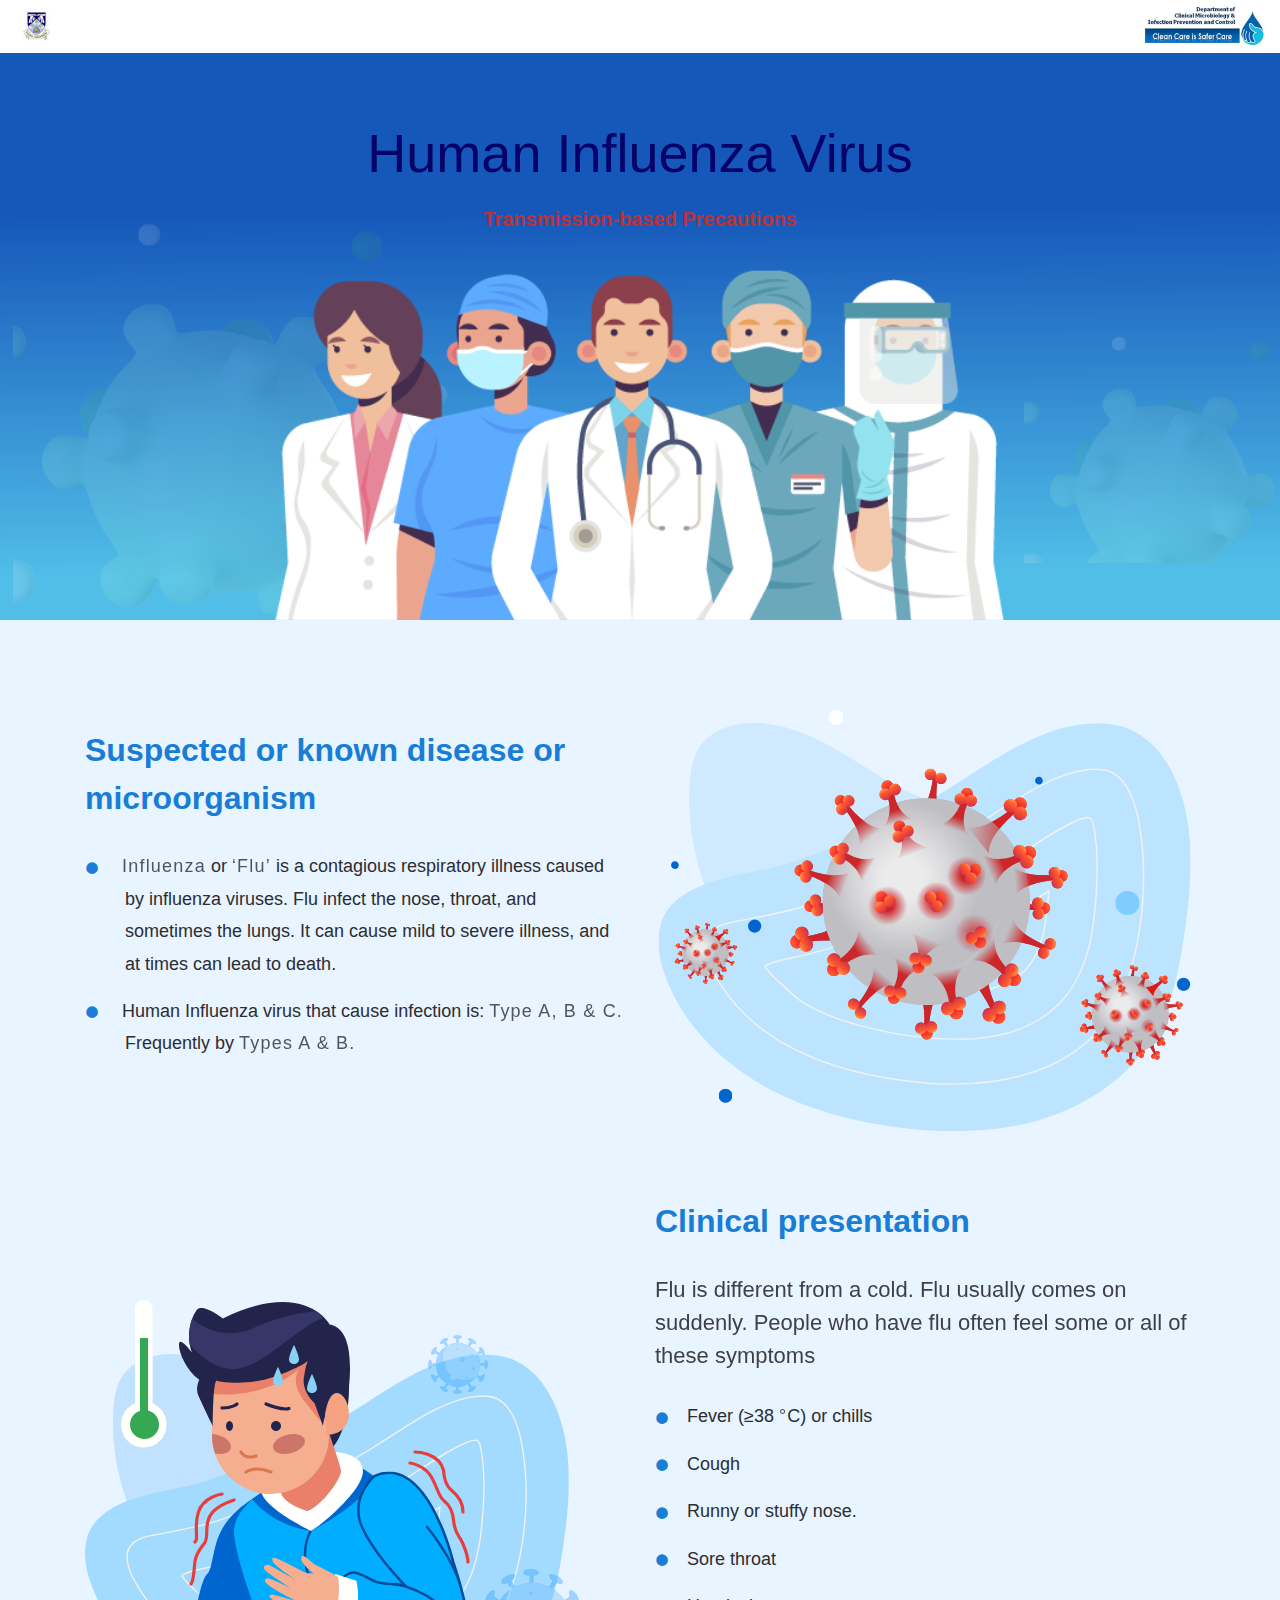
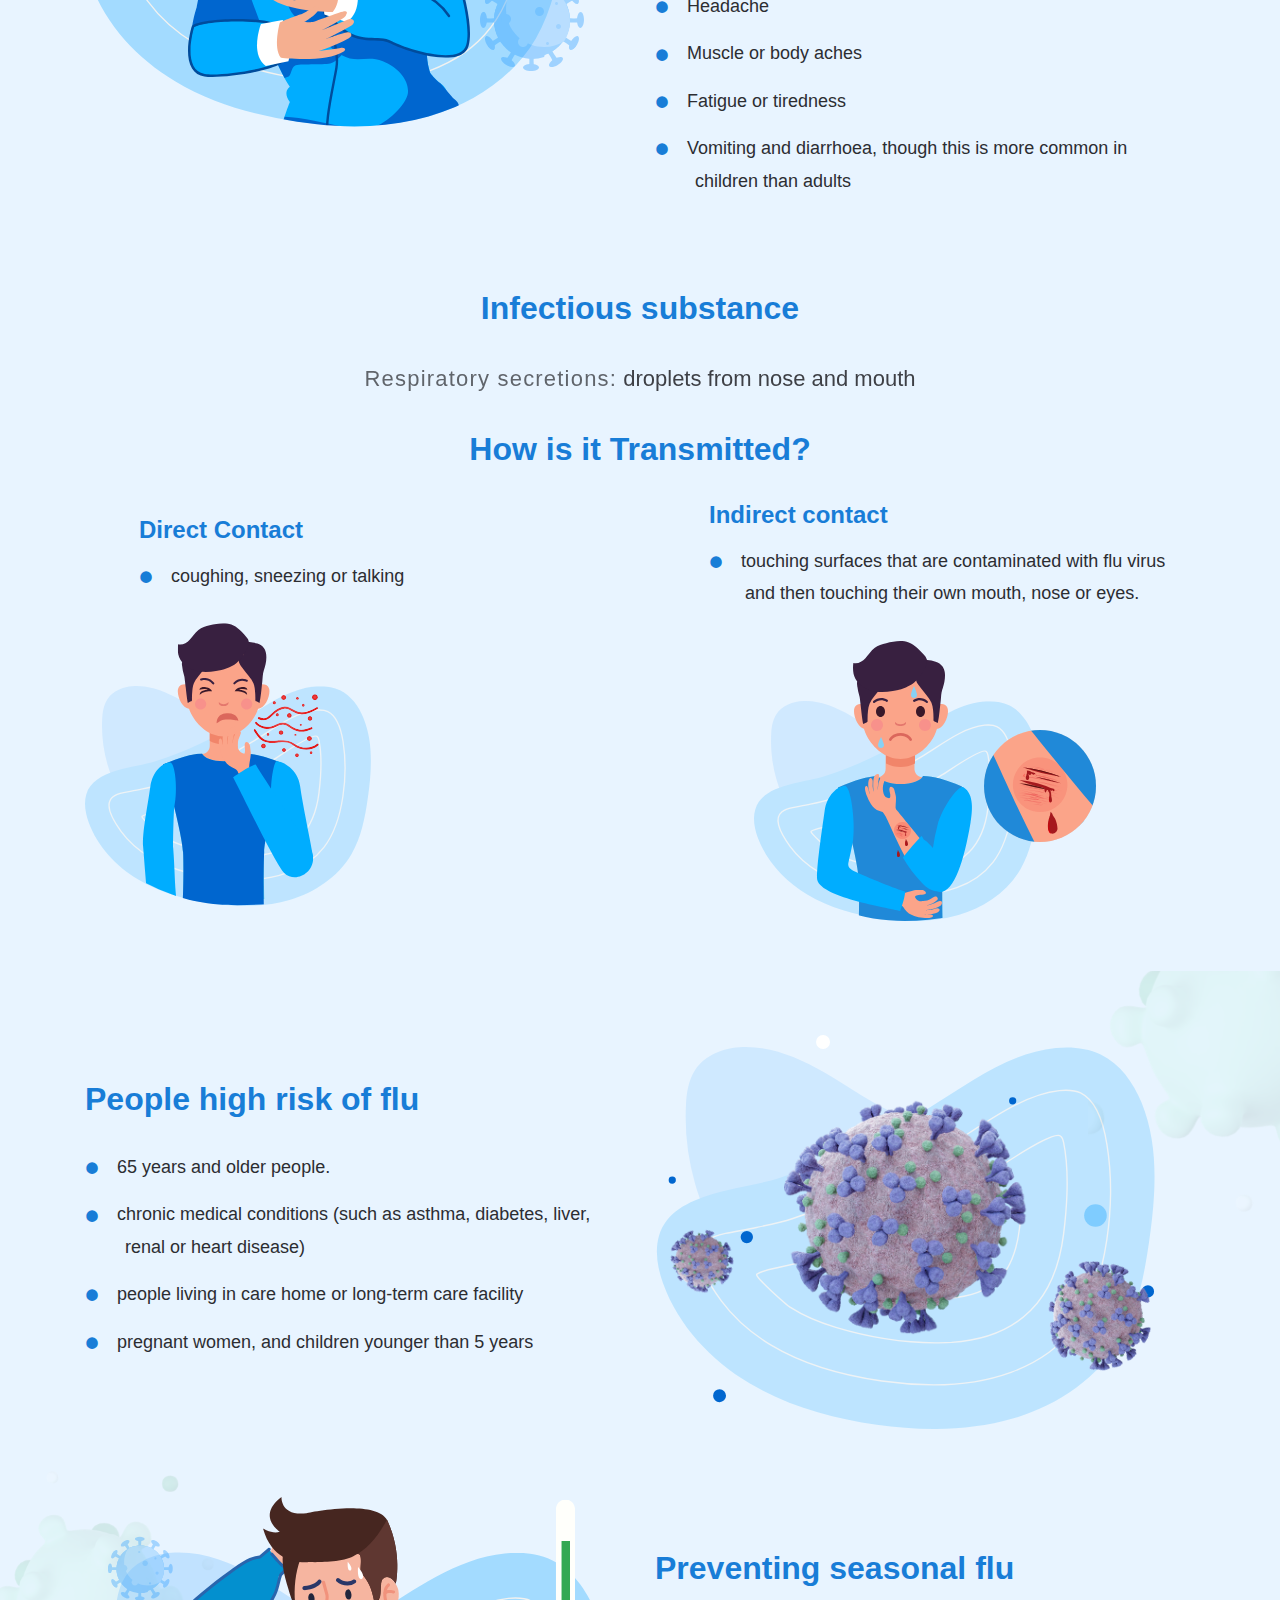
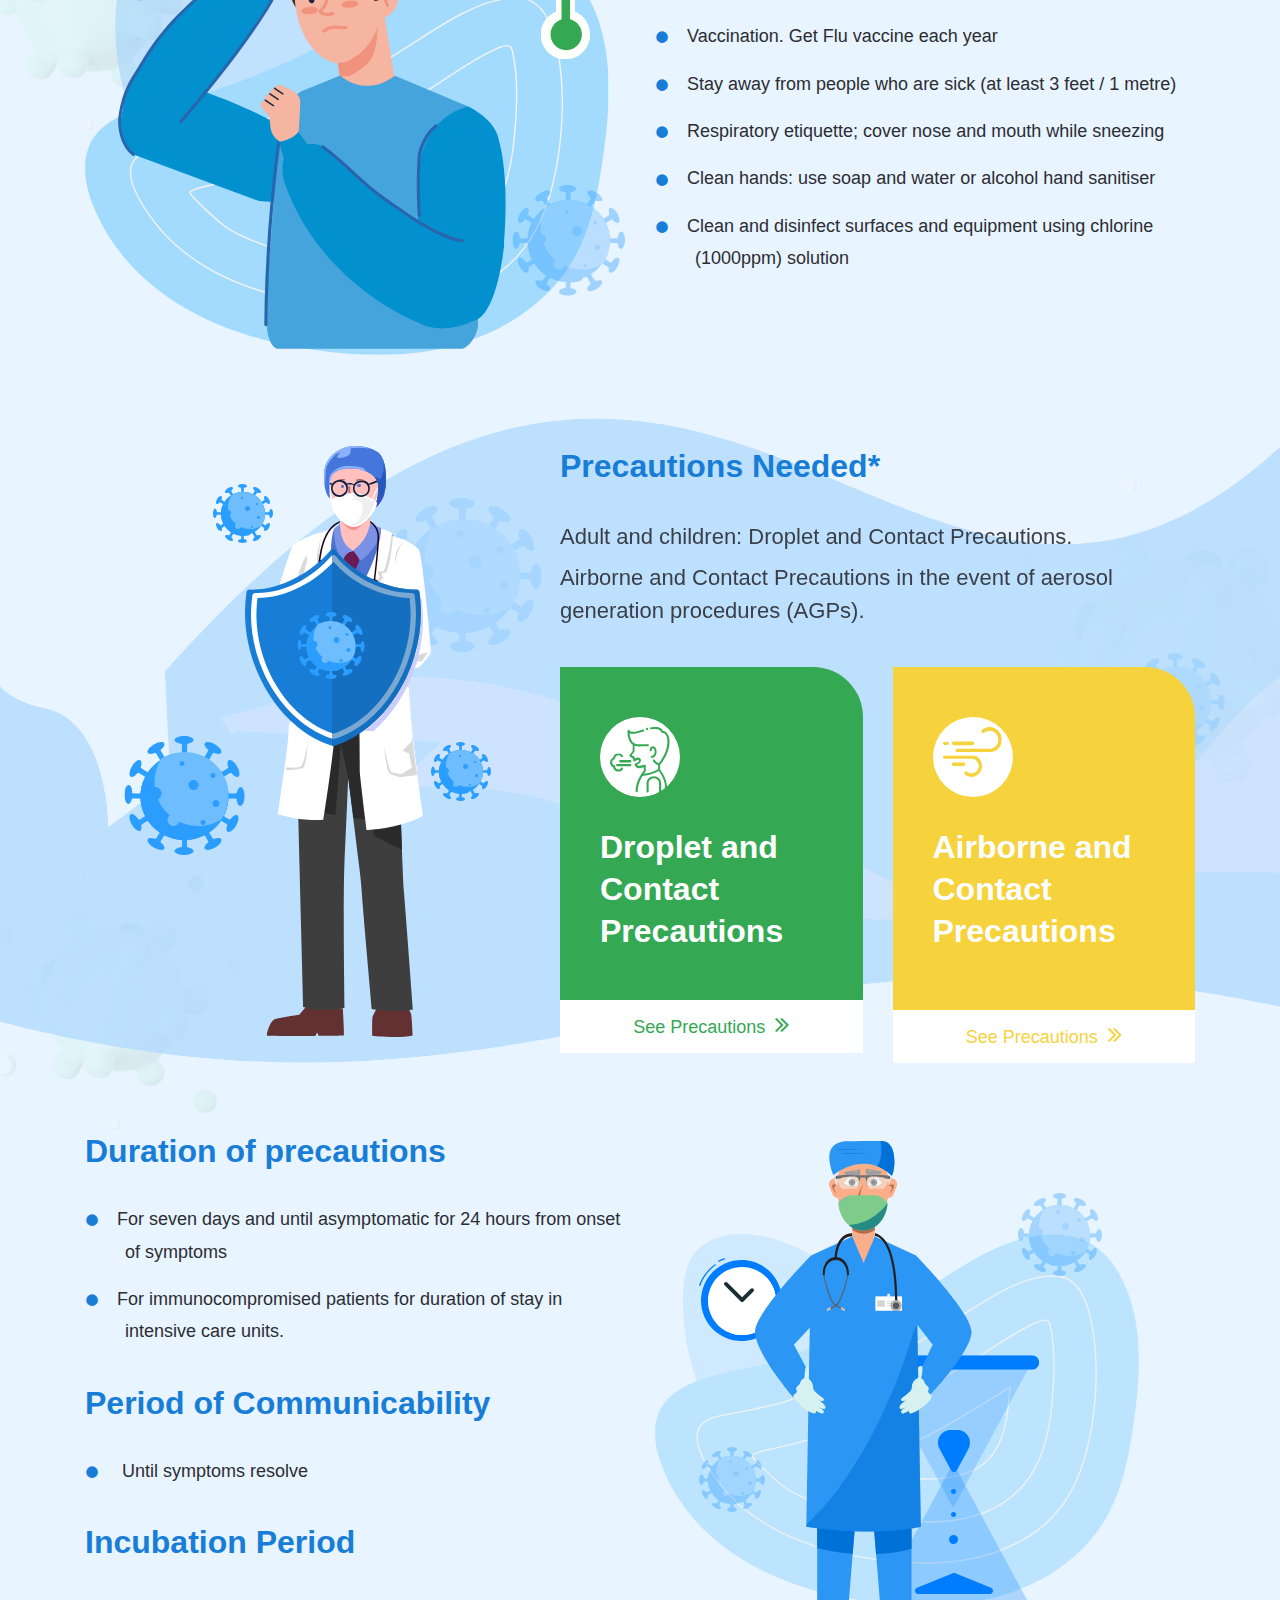
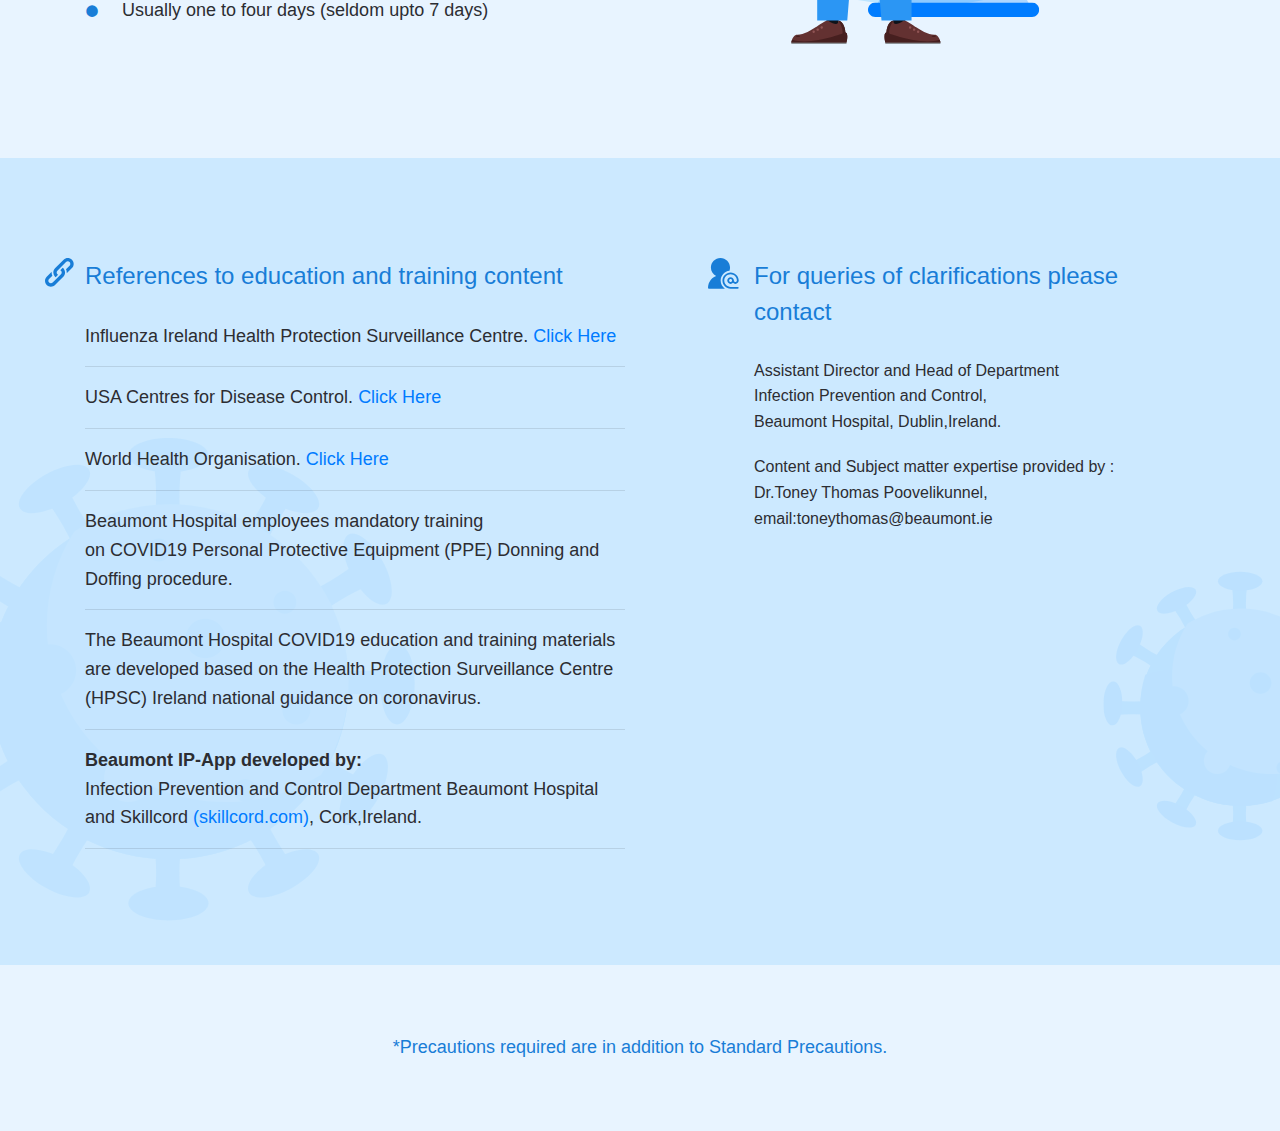
==== index.html @ c957e862 "comment section is removed" ====
<!DOCTYPE html>
<html lang="en">

<head>
  <meta charset="utf-8" />
  <meta http-equiv="X-UA-Compatible" content="IE=edge" />
  <meta http-equiv="content-type" content="text/html; charset=utf-8" />
  <meta name="viewport" content="width=device-width, initial-scale=1.0,  minimum-scale=1.0 user-scalable=no" />
  <meta name="description" content="" />
  <meta name="author" content="" />

  <title>INFLUENZA VIRUS</title>

  <link href="assets/css/bootstrap.min.css" rel="stylesheet" />
  <link rel="stylesheet" href="https://cdnjs.cloudflare.com/ajax/libs/font-awesome/4.7.0/css/font-awesome.min.css" />

  <link href="https://fonts.googleapis.com/css?family=Catamaran:100,200,300,400,500,600,700,800,900" rel="stylesheet" />
  <link href="https://fonts.googleapis.com/css?family=Lato:100,100i,300,300i,400,400i,700,700i,900,900i"
    rel="stylesheet" />

  <link href="assets/css/style.css" rel="stylesheet" />
</head>

<body>
  <nav class="navbar navbar-light bg-light shadow">
    <div class="container-fluid">
      <div class="header_bg my-auto col-sm-12">
        <div class="row">
          <div class="col-6">
            <img src="assets/img/Assets/Icon.png" class="img-fluid float-left logo_img_d_1" />
          </div>
          <div class="col-6">
            <img src="assets/img/Bitmap.svg" class="img-fluid float-right logo_img_d" />
          </div>
        </div>
      </div>
    </div>
  </nav>

  <header class="masthead text-center text-white">
    <div class="masthead-content">
      <div class="container">
        <div class="row">
          <div class="col-lg-2"></div>
          <div class="col-lg-8">
            <h1 class="ban_head">
              Human Influenza Virus 
            </h1>

            <p class="ban_para">
              Transmission-based Precautions
            </p>
            <br />
            <!-- <a href="droplet.html" class="btn btn-success btn-lg ban_btn"
                >Get Started</a
              >-->
            <div class="">
              <img class="img-fluid ban_mg_padd" src="assets/img/Doctors.svg" alt="" />
            </div>
          </div>
          <div class="col-lg-2"></div>
        </div>
      </div>
    </div>
    <div class="bg-circle-1 bg-circle_1"></div>
    <div class="bg-circle-2 bg-circle_2"></div>
    <div class="bg-circle-3 bg-circle_3"></div>
  </header>

  <section class="main_bg">
    <div class="main_bg_content">
      <section class="sec_pad">
        <div class="container">
          <div class="row align-items-center">
            <div class="col-lg-6 col-md-6 order-lg-2 my-auto">
              <img class="img-fluid mobi_pad" src="assets/img/Assets/Suspected.svg" alt="" />
            </div>
            <div class="col-lg-6 col-md-6 order-lg-1">
              <h2 class="cont_head">
                Suspected or known disease or microorganism
              </h2>

              <div class="cont_list">
                <ul>
                  <li>
                    <span>Influenza</span> or <span>‘Flu’</span> is a contagious respiratory illness caused by influenza viruses. Flu infect the nose, throat, and sometimes the lungs. It can cause mild to severe illness, and at times can lead to death.
                  </li>
                  <li>
                    Human Influenza virus that cause infection is: <span>Type A, B & C.</span> Frequently by <span>Types A & B.</span>
                  </li>

                </ul>
              </div>
            </div>
          </div>
        </div>
      </section>
      

      <section class="sec_pad">
        <div class="container">
          <div class="row align-items-center">
            <div class="col-lg-6 col-md-6 my-auto">
              <img class="img-fluid mobi_pad" src="assets/img/Clinical Representation.svg" alt="" />
            </div>
            <div class="col-lg-6 col-md-6">
              <h2 class="cont_head">Clinical presentation</h2>
              <p class="cont-para">Flu is different from a cold. Flu usually comes on suddenly. People who have flu often feel some or all of these symptoms</p>

              <div class="cont_list">
                <ul>
                  <li>Fever (≥38 <span>&#176;</span>C) or chills</li>
                  <li>Cough</li>
                  <li>Runny or stuffy nose.</li>
                  <li>Sore throat</li>
                  <li>Headache</li>
                  <li>Muscle or body aches</li>
                  <li>Fatigue or tiredness</li>
                  <li>Vomiting and diarrhoea, though this is more common in children than adults</li>
                </ul>
              </div>
            </div>
          </div>
        </div>
      </section>
      <section class="sec_pad">
        <div class="container">
          <div class="infectious-substance text-center">
            <h2 class="cont_head_1">Infectious substance</h2>
            <p class="infectious-sub-para"><span>Respiratory secretions:</span> droplets from nose and mouth</p>
          </div>
          <div class="how-transmitted">
            <h2 class="cont_head_1">How is it Transmitted?</h2>
            <div class="row align-items-center">
              <div class="col-lg-6 col-md-6 my-auto text-reverse">
                <h2 class="transmitted-head order-sm-2 order-md-1">Direct Contact</h2>
                <ul>
                  <li class="transmitted-li order-sm-3 order-md-2">coughing, sneezing or talking</li>
                </ul>
                <img class="img-fluid mx-auto transmitted-image-one order-sm-1 order-md-3" src="assets/img/Respiratory Secretions.svg" alt="" />                
                <p class="cont_par_1 mobi_pad">
                </p>
                
              </div>
              <div class="col-lg-6 col-md-6 my-auto text-reverse">
                <h2 class="transmitted-head">Indirect contact</h2>
                <ul>
                  <li class="transmitted-li">touching surfaces that are contaminated with flu virus and then touching their own mouth, nose or eyes.</li>
                </ul>
                <img class="img-fluid mx-auto d-block transmitted-image-one" src="assets/img/Body Fluids.svg" alt="" />
                <p class="cont_par_1">
                  <!-- Body fluids -->
                </p>
                
              </div>
            </div>
          </div>
          
        </div>
      </section>
      <section class="main_bg">
        <div class="main_bg_content">
          <section class="sec_pad">
            <div class="container">
              <div class="row align-items-center">
                <div class="col-lg-6 col-md-6 order-lg-2 my-auto">
                  <img class="img-fluid mobi_pad" src="assets/img/Assets/high-risk.svg" alt="" />
                </div>
                <div class="col-lg-6 col-md-6 order-lg-1">
                  <h2 class="cont_head">
                    People high risk of flu
                  </h2>
    
                  <div class="cont_list">
                    <ul>
                      <li>65 years and older people.</li>
                      <li>chronic medical conditions (such as asthma, diabetes, liver, renal or heart disease)</li>
                      <li>people living in care home or long-term care facility</li>
                      <li>pregnant women, and children younger than 5 years </li>
                    </ul>
                  </div>
                </div>
              </div>
            </div>
          </section>
      <section class="sec_pad">
        <div class="container">
          <div class="row align-items-center">
            <div class="col-lg-6 col-md-6 my-auto">
              <img class="img-fluid mobi_pad" src="assets/img/prevent-flu.svg" alt="" />
            </div>
            <div class="col-lg-6 col-md-6">
              <h2 class="cont_head">Preventing seasonal flu</h2>
              
              <div class="cont_list">
                <ul>
                  <li>Vaccination. Get Flu vaccine each year</li>
                  <!-- <li>Cough</li> -->
                  <li>Stay away from people who are sick (at least 3 feet / 1 metre)</li>
                  <li>Respiratory etiquette; cover nose and mouth while sneezing</li>
                  <li>Clean hands: use  soap and water or alcohol hand sanitiser</li>
                  <li>Clean and disinfect surfaces and equipment using chlorine (1000ppm) solution</li>
                  
                </ul>
              </div>
            </div>
          </div>
        </div>
      </section>
      
      

      <section class="image_bg sec_pad">
        <div class="image_bg_content">
          <div class="container">
            <div class="row">
              <div class="col-lg-5 my-auto">
                <img class="img-fluid mx-auto d-block" src="assets/img/Precautions.svg" alt="" />
              </div>
              <div class="col-lg-7">
                <h2 class="cont_head_2 text-align-left" >Precautions Needed*</h2>
                <div class="box-mini-title">
                  <p>Adult and children: Droplet and Contact Precautions.</p>
                  <p>Airborne and Contact Precautions in the event of aerosol generation procedures (AGPs).</p>
                </div>
                <div class="row">
                  <div class="col-lg-6 col-md-6">
                    
                    <div class="box_1 mobi_pad">
                      
                      <div class="box_pad">
                        <div class="box_img_1">
                          <img class="img-fluid" src="assets/img/Assets/Icon_Droplet_G.svg" alt="" />
                        </div>
                        <h3 class="box_head_1">
                          Droplet and Contact Precautions
                        </h3>
                      </div>
                      <a href="droplet.html">
                        <button type="button" class="btn btn-block box_btn_1">
                          See Precautions
                          <i class="fa fa-angle-double-right box_ico" aria-hidden="true"></i>
                        </button>
                      </a>
                    </div>
                   
                  </div>

                  <div class="col-lg-6 col-md-6">
                    <div class="box_2">
                      <div class="box_pad">
                        <div class="box_img_1">
                          <img class="img-fluid" src="assets/img/Assets/Icon_Airbone_Y.svg" alt="" />
                        </div>
                        <h3 class="box_head_2">
                          Airborne and Contact Precautions
                        </h3>
                      </div>
                      <a href="airborne.html">
                        <button type="button" class="btn btn-block box_btn_2">
                          See Precautions
                          <i class="fa fa-angle-double-right box_ico" aria-hidden="true"></i>
                        </button>
                      </a>
                    </div>
                    
                  </div>
                </div>
              </div>
            </div>
          </div>
        </div>
        <div class="image_bg_cir_11 image_bg_cir_21"></div>
        <div class="image_bg_cir_12 image_bg_cir_22"></div>
      </section>
      <section class="sec_pad">
        <div class="container">
          <div class="row align-items-center">
            <div class="col-lg-6 col-md-6 order-lg-2 my-auto">
              <img class="img-fluid mobi_pad" src="assets/img/Duration.svg" alt="" />
            </div>
            <div class="col-lg-6 col-md-6 order-lg-1">
              <h2 class="cont_head">Duration of precautions</h2>

              <div class="cont_list">
                <ul>
                  <li>For seven days and until asymptomatic for 24 hours from onset of symptoms</li>
                  <li>For immunocompromised patients for duration of stay in intensive care units.</li>
                </ul>
              </div>

              <h2 class="cont_head">Period of Communicability</h2>

              <div class="cont_list">
                <ul>
                  <li>
                    Until symptoms resolve 
                  </li>
                </ul>
              </div>

              <h2 class="cont_head">Incubation Period</h2>

              <div class="cont_list">
                <ul>
                  <li>
                    Usually one to four days (seldom upto 7 days)
                  </li>
                </ul>
              </div>
              <!-- <h2 class="cont_head">Comments</h2>

              <div class="cont_list">
                <ul>
                  <li>
                    Precautions required are in addition to Standard Precautions *. 
                  </li>
                </ul>
              </div> -->
            </div>
          </div>
        </div>
      </section>
      <section class="botttom-bg">
        <div class="container">
          <div class="row">
            <div class="col-lg-6 my-auto">
              <h3 class="head-title">
                References to education and training content
              </h3>
              <p class="para-cont">
                Influenza Ireland Health Protection Surveillance Centre.
                <a href="https://www.hpsc.ie/a-z/respiratory/influenza/seasonalinfluenza/"
                  target="_blank">
                  Click Here</a>
              </p>
              <hr />
              <p class="para-cont">
                USA Centres for Disease Control.
                <a href="https://www.cdc.gov/flu/index.htm"
                  target="_blank">
                  Click Here</a>
              </p>
              <hr />
              <p class="para-cont">
                World Health Organisation.
                <a href="https://www.who.int/teams/global-influenza-programme"
                  target="_blank">
                  Click Here</a>
              </p>
              <hr />
              <p class="para-cont">
                Beaumont Hospital employees mandatory training 
                <!-- <a href="https://beaumont.learningpool.com/course/view.php?id=103" target="_blank">
                  Click Here</a> -->
                <br />on COVID19 Personal Protective Equipment (PPE) Donning
                and Doffing procedure.
                <!-- <a href="https://www.youtube.com/watch?v=WH_O-HYSOYQ&feature=emb_logo" target="_blank">
                  Click Here</a> -->
              </p>
              <hr />
              <p class="para-cont">
                The Beaumont Hospital COVID19 education and training materials
                are developed based on the Health Protection Surveillance
                Centre (HPSC) Ireland national guidance on coronavirus.
                <!-- <a href="https://www.hpsc.ie/a-z/respiratory/coronavirus/novelcoronavirus/" target="_blank">
                  Click Here</a> -->
              </p>
              <hr />
              <p class="para-cont">
                <b>Beaumont IP-App developed by:</b><br>
                Infection Prevention and Control Department Beaumont Hospital and Skillcord <a
                  href="https://www.skillcord.com" target="_blank">
                  (skillcord.com)</a>, Cork,Ireland.

                <br>
              </p>

              <!--  <p class="para-cont">
                <b>Content and subject matter expertise provided by:</b><br>
                Dr Toney Thomas,<br>
                Assistant Director of Nursing<br>
                IPC Department, Beaumont Hospital<br>
                <a href="mailTo: toneythomas@beaumont.ie "> toneythomas@beaumont.ie
                </a>
                <br>

                <br>
              </p>-->
              <!-- <p class="para-cont">
                <b>Toney Thomas, <span style="font-weight: 300;">PhD</span> I Assistant Director of Nursing</b>
                Infection Prevention and Control<br>
                Beaumont Hospital<br>
                Tel: <a href="tel:01-809 3133">
                  01-809 3133</a>

              </p>-->
              <hr />
            </div>
            <div class="col-lg-6 padding-set">
              <h3 class="head-title1">
                For queries of clarifications please contact
              </h3>
              <!-- <p class="address-para-head">Dr Toney Thomas Poovelikunnel,</p>-->
              <p class="address-para">
                Assistant Director and Head of Department<br />
                Infection Prevention and Control,<br />
                Beaumont Hospital, Dublin,Ireland.
              </p>

              <!-- <p class="address-para">
                <img src="assets/img/phone.svg" alt="" /> &nbsp
                <a href="tel:00353-1-8093133" style="color: #2c2d32;">
                  00353-1-8093133</a>
              </p>-->

              <p class="address-para">
                Content and Subject matter expertise provided by :<br> Dr.Toney Thomas Poovelikunnel,<br>email:<a
                  href="mailTo:toneythomas@beaumont.ie " style="color: #2c2d32;">toneythomas@beaumont.ie
                </a>
              </p>
              <!--<img src="assets/img/mail.svg" alt="" /> &nbsp-->

              </p>
            </div>
          </div>
        </div>
      </section>
      <section class="mt-3 mb-3">
        <div class="container">
          <div class="row align-items-center">
            <div class="col-md-12">
              <p class="cont_par_2" style="text-align: center;">
                *Precautions required are in addition to Standard Precautions.
              </p>
            </div>
          </div>
        </div>
      </section>
    </div>

    <div class="main_bg_cir_11 main_bg_cir_21"></div>
    <div class="main_bg_cir_12 main_bg_cir_22"></div>
    <div class="main_bg_cir_11 main_bg_cir_23"></div>
    <div class="main_bg_cir_12 main_bg_cir_24"></div>
  </section>

  <script src="assets/js/jquery.min.js"></script>
</body>

</html>
---- assets/css/style.css ----
body {
  font-family: "Poppins", sans-serif;
  background-color: #e8f4ff;
  width: 100%;
  height: 100%;
  overscroll-behavior-y: contain;
}

.logo_img_d {
  width: 20%;
}
.logo_img_d_1 {
  width: 7%;
}

a:link {
  text-decoration: none !important;
}
.question {
  padding-top: 10px;
}

.true{
  text-align: center;
  color: white !important;
  border-radius: 10px;
  padding:10px 20px;
  margin: 5px 20px ;
  font-weight: 500;
  font-size: 14px;
  border: 2px solid #3fbcf9;
  background-color: #3fbcf9;
  cursor: pointer;
}
.false{
  text-align: center;
  color: grey;
  border-radius: 10px;
  padding:10px 20px;
  margin: 5px 20px ;
  font-weight: 500;
  font-size: 14px;
  border: 2px solid #3fbcf9;
  cursor: pointer;
}

.container_question {
  width: 90%;
  height: 100vh;
  margin: 0 auto;
}

.question_q {
  font-size: 15px;
  font-weight: 500;
}

.question_option {
  display:flex;
  flex-direction: column;
  padding: 10px;
}

.head_text{
  font-size: 30px;
  font-weight: 600;
  color:  #3fbcf9;
}

.question_numer {
  width: 8%;
  height: 30px;
  padding: 6px 10px 0 0;
}

.question_number_icon {
  background-color: #3fbcf9;
  width: 10px;
  height: 10px;
  border-radius: 50%;
  /* padding-top: 20px; */
}

.answer_button_container {
  display: flex;
  justify-content: center;
  width: 100%;
}

.answer_btn {
  width: 30% !important;
}

.question_text {
  display:flex;
}

.answer_error {
  color: #E12349;
  padding: 10px;
  text-align: center;
}

a:visited {
  text-decoration: none;
}

a:hover {
  text-decoration: underline;
}

a:active {
  text-decoration: underline;
}

h1,
h2,
h3,
h4,
h5,
h6 {
  font-family: "Poppins", sans-serif;
}
.img_logo {
  width: 300px;
}

.navbar {
  padding: 0;
}
.masthead {
  position: relative;
  overflow: hidden;
  padding-top: calc(3rem + 20px);
  background-image: url("../img/Home\ Gradient.svg");
  background-repeat: no-repeat;
  background-position: center center;
  background-attachment: scroll;
  background-color: #e8f4ff;
  background-size: cover;
}
.masthead .masthead-content {
  z-index: 1;
  position: relative;
}
.ban_head {
  font-size: 54px;
  font-weight: 600px;
  line-height: 1.2;
  text-align: center;
  color: #030369;
}
.ban_para {
  font-size: 20px;
  line-height: 1.8;
  text-align: center;
  padding: 1% 10%;
  color: #b73239;
  font-weight: bold;
}
.ban_btn {
  margin-bottom: 2%;
}
.masthead .bg-circle_1 {
  z-index: 0;
  position: absolute;
  width: 100%;
  background-image: url("../img/virusb1.svg");
  background-repeat: no-repeat;
}
.masthead .bg-circle_2 {
  z-index: 0;
  position: absolute;
  width: 100%;
  background-image: url("../img/Virusb2.svg");
  background-repeat: no-repeat;
}
.masthead .bg-circle_3 {
  z-index: 0;
  position: absolute;
  width: 100%;
  background-image: url("../img/virusb3.svg");
  background-repeat: no-repeat;
}

.masthead .bg-circle-1 {
  bottom: 1%;
  left: 1%;
  top: 30%;
}
.masthead .bg-circle-2 {
  left: 70%;
  top: 10%;
  right: 20%;
  bottom: 50%;
}
.masthead .bg-circle-3 {
  bottom: 10%;
  right: 2%;
  left: 80%;
  top: 50%;
}

.masthead {
  background-size: cover;
  background-position: center;
  background-repeat: no-repeat;
}

.header_bg {
  padding: 5px 0;
}

.main_bg {
  background-color: #e8f4ff;
  padding-bottom: 2%;
  width: 100%;
  overflow: hidden;
  background-repeat: no-repeat;
  background-attachment: scroll;
  background-position: center center;
  background-size: cover;
  position: relative;
}

.main_bg .main_bg_content {
  z-index: 1;
  position: relative;
}
.main_bg .main_bg_cir_11 {
  z-index: 0;
  position: absolute;
  width: 100%;
  background-image: url("../img/virusb4.svg");
  background-repeat: no-repeat;
}
.main_bg .main_bg_cir_12 {
  z-index: 0;
  position: absolute;
  width: 100%;
  background-image: url("../img/virusb5.svg");
  background-repeat: no-repeat;
}

.main_bg .main_bg_cir_21 {
  left: 85%;
  top: -4%;
  bottom: 0%;
  right: 0%;
}
.main_bg .main_bg_cir_22 {
  left: -2%;
  top: 15%;
  right: 30%;
  bottom: 0%;
}
.main_bg .main_bg_cir_23 {
  left: 80%;
  top: 33%;
  bottom: 0%;
  right: 0%;
}
.main_bg .main_bg_cir_24 {
  left: 0%;
  top: 45%;
  right: 30%;
  bottom: 0%;
}
.cont_head {
  line-height: 1.5;
  color: #187dd7;
  font-size: 32px;
  text-align: left;
  font-weight: bold;
  padding-bottom: 20px;
}
.cont_head_1 {
  line-height: 1;
  color: #187dd7;
  font-size: 32px;
  text-align: center;
  font-weight: bold;
  padding-bottom: 30px;
}

.cont_head_2 {
  line-height: 1;
  color: #187dd7;
  font-size: 32px;
  text-align: left;
  font-weight: bold;
  padding-top: 30px;
  padding-bottom: 30px;
}
.cont-para {
  color: #2c2d32;
  text-align: left;
  line-height: 1.5;
  font-size: 22px;
  margin-bottom: 0.5rem;
  padding-bottom: 20px;
  font-weight: 400;
  opacity: 0.9;
}

.cont_par {
  margin-bottom: 0rem;
  color: #2c2d32;
  text-align: left;
  line-height: 1.8;
  text-align: left;
  font-size: 18px;
  opacity: 0.8;
}

.cont_par_1 {
  margin-bottom: 0rem;
  color: #2c2d32;

  line-height: 1.8;
  padding-top: 50px;
  text-align: center;
  font-size: 18px;
}

.cont_par_2 {
  margin-bottom: 0rem;
  color: #187dd7;
  text-align: left;
  line-height: 1.8;
  padding-top: 50px;

  font-size: 18px;
}

.sec_pad {
  padding-top: 5%;
}

.sec_img_cen {
  position: absolute;
  top: 50%;
  left: 50%;
  -ms-transform: translate(-50%, -50%);
  transform: translate(-50%, -50%);
}

.image_bg {
  width: 100%;
  overflow: hidden;
  background: url(../img/BG_1.svg) no-repeat;
  background-repeat: no-repeat;
  background-attachment: scroll;
  background-position: center center;
  background-size: cover;
  position: relative;
}
.image_bg .image_bg_content {
  z-index: 1;
  position: relative;
}
.image_bg .image_bg_cir_11 {
  z-index: 0;
  position: absolute;
  width: 100%;
  background-image: url("../img/Virus_2.svg");
  background-repeat: no-repeat;
}
.image_bg .image_bg_cir_12 {
  z-index: 0;
  position: absolute;
  width: 100%;
  background-image: url("../img/Virus_2_1.svg");
  background-repeat: no-repeat;
}

.image_bg .image_bg_cir_21 {
  left: 30%;
  top: 20%;
  bottom: 0%;
  right: 0%;
}
.image_bg .image_bg_cir_22 {
  left: 88%;
  top: 42%;
  right: 30%;
  bottom: 0%;
}
.box-mini-title {
  margin-bottom: 40px;
}
.box-mini-title p {
   color: #2c2d32;
    text-align: left;
    line-height: 1.5;
    font-size: 22px;
    margin-bottom: 0.5rem;
    /* padding-bottom: 20px; */
    font-weight: 400;
    opacity: 0.9;
}
.box-mini-para p{
  margin-top: 1.5rem;
  margin-bottom: 0.5rem;
    color: #2c2d32;
    text-align: left;
    line-height: 1.8;
    text-align: left;
    font-size: 18px;
    padding-bottom: 15px
}
.box_1 {
  border: 0px solid #34a853;
  border-radius: 0px 50px 0px 0px;
  background-color: #34a853;  
}

.box_head_1 {
  line-height: 1.3;
  color: #fff;
  font-size: 32px;
  text-align: left;
  font-weight: bold;
}
.box_btn_1 {
  border-radius: 0px;
  padding: 12px 0;
  background-color: #fff;
  color: #34a853;
  text-align: center;
  font-size: 18px;
  border: 0;
}
.box_btn_1:hover {
  background-color: #34a853 !important;
  color: #fff;
}
.box_ico {
  font-size: 25px;
  padding-left: 5px;
}
.box_pad {
  padding: 2.5rem;
}

.box_img_1 {
  padding: 10px;
  background-color: #fff;
  border-radius: 50%;
  width: 80px;
  margin-top: 10px;
  margin-bottom: 30px;
  height: 80px;
}

.box_2 {
  border: 0px solid #f6d23c;
  border-radius: 0px 50px 0px 0px;
  background-color: #f6d23c;
}

.box_head_2 {
  line-height: 1.3;
  color: #fff;
  font-size: 32px;
  text-align: left;
  font-weight: bold;
  padding-bottom: 10px;
}
.box_btn_2 {
  border-radius: 0px;
  padding: 12px 0;
  background-color: #fff;
  color: #f6d23c;
  text-align: center;
  font-size: 18px;
  border: 0;
}

.box_btn_2:hover {
  background-color: #f6d23c !important;
  color: #fff;
}
.box_pad_2 {
  padding: 25px;
}

.box_img_2 {
  padding: 10px;
  background-color: #187dd7;
  border-radius: 50%;
  width: 80px;
  margin-top: 10px;
  margin-bottom: 20px;
  height: 80px;
}
.cont_list ul {
  list-style: none;
}

.cont_list ul li {
  margin-bottom: 0rem;
  color: #2c2d32;
  text-align: left;
  line-height: 1.8;

  text-align: left;
  font-size: 18px;
  padding-bottom: 15px;
}

span {
  font-weight: 400;
  letter-spacing: 1.2px;
  color: #2c2d32;
  opacity: 0.8;
}

.cont_list ul li::before {
  content: "\2022";
  color: #187dd7;
  font-weight: bold;
  font-size: 40px;
  display: inline-block;
  width: 0.8em;
  vertical-align: middle;
  line-height: 20px;
  margin-left: -1em;
}
.infectious-sub-para {
  color: #2c2d32;
  text-align: center;
  line-height: 1.5;
  font-size: 22px;
  margin-bottom: 0.5rem;
  padding-bottom: 30px;
  font-weight: 400;
  opacity: 0.9;
}

.how-transmitted .transmitted-head {
  line-height: 1;
  color: #187dd7;
  font-size: 24px;
  text-align: left;
  font-weight: 600;
  padding-bottom: 10px;
  margin-left: 10%;
}
.how-transmitted ul {
  list-style-type: none;
}
.how-transmitted ul li {
  margin-bottom: 0rem;
    color: #2c2d32;
    text-align: left;
    line-height: 1.8;
    text-align: left;
    font-size: 18px;
    padding-bottom: 15px;
    margin-left: 10%;
}
.how-transmitted ul li::marker {
  display: none !important;
}
.how-transmitted ul li::before {
  content: "\2022";
    color: #187dd7;
    font-weight: bold;
    font-size: 40px;
    display: inline-block;
    width: 0.8em;
    vertical-align: middle;
    line-height: 20px;
    margin-left: -0.9em;
}

/***********container block1 starts here**********/
.container-block1 {
  padding: 30px 0px;
}
.block1 {
  display: flex;
  justify-content: center;
  align-items: center;
  flex-direction: column;
}
.drop-img {
  width: 100%;
  height: auto;
  width: 70px;
}

.apron-image-container {
  background-color: #ffffff;
  padding: 40px;
  width: 100%;
  /* height: auto; */
  max-width: 200px;
  max-height: 200px;

  border: 2px dashed #187dd7;
  border-radius: 25px;
}
.box1 {
  height: 330px;
}
.box2,
.box3,
.box4 {
  height: 210px;
}

.apron {
  width: 100%;
  height: auto;
  display: flex;
  justify-content: center;
  max-width: 150px;
  max-height: 150px;
}

.block1b {
  display: flex;
  justify-content: center;
  flex-direction: column;
  align-items: center;
}

.icon-container-block1b {
  display: flex;
  justify-content: center;
}
.block1b-text-container {
  display: flex;
  justify-content: center;
  flex-direction: column;
  align-items: center;
}
.block1b-image-container {
  background-image: url("../img/Assets/Door.svg");
  width: 100%;
  height: 400px;
  max-width: 300px;
  background-size: cover;
  background-position: center;
  background-repeat: no-repeat;
  display: flex;
  justify-content: center;
}

.block1b-button {
  border-radius: 20px;
  padding: 8px 5px;
  background-color: #187dd7;
  color: #fff;
  text-align: center;
  font-size: 18px;
  border: 1px solid #187dd7;
  width: 100%;
}
.prev-btn {
  border-radius: 20px;
  padding: 8px 5px;
  background-color: #187dd7;
  color: #fff;
  text-align: center;
  font-size: 18px;
  border: 1px solid #187dd7;
  width: 100%;
}
.button-container {
  display: flex;
  flex-direction: row;
  width: 300px;
}

.P_reverse_text_aling {
  text-align: center;
  /* margin-top: 20px; */
  margin-bottom: 0px;
}
.drop-img_1 {
  width: 50px;
}
/***********container block1 starts here**********/

/***************airborne-container starts here *****/
.airborne-bg {
  padding: 5px;
  background-color: #187dd7;
  border-radius: 50%;
  width: 70px;

  height: 70px;
  display: flex;
  justify-content: center;
}

/***************airborne-container ends here *****/

/****************reverse block starts here***********/
.block2b-image-container {
  background-image: url("../img/reverse/Sleeve_4.svg");
  width: 100%;
  height: 500px;
  max-width: 320px;
  background-size: contain;
  background-position: center;
  background-repeat: no-repeat;
  display: flex;
  justify-content: center;
  margin: 0% 0%;
}
.block2c-image-container {
  background-image: url("../img/reverse/Sleeve_3.svg");
  width: 100%;
  height: 500px;
  max-width: 320px;
  background-size: contain;
  background-position: center;
  background-repeat: no-repeat;
  display: flex;
  justify-content: center;
  margin: 0% 0%;
}
.block2a {
  display: flex;
  justify-content: center;
  align-items: center;
  flex-direction: column;
}
.block2b-text-container {
  display: flex;
  justify-content: center;
  flex-direction: column;
  align-items: flex-start;
  width: 100%;
  height: auto;
  max-width: 300px;
}
.block2b-image {
  width: 100%;
  height: auto;
  max-width: 80px;
  position: relative;
  /* top: 13%; */
}
.block2c-image {
  width: 100%;
  height: auto;
  max-width: 80px;
  position: relative;
  /* top: 13%; */
  bottom: 33%;
  right: 3%;
}
.apron1 {
  width: 100%;
  height: auto;
  width: 150px;
}

@media only screen and (max-width: 600px) {
  .block1a {
    margin-top: 5% !important;
  }
  .block1a {
    display: flex;
    justify-content: center;
    flex-direction: row;
    align-items: center;
  }

  .bg_centre_cc {
    padding-left: 10%;
    padding-right: 10%;
  }

  .apron-text-container {
    display: flex;
    justify-content: center;
    flex-direction: column;
    align-items: flex-start;
    width: 100%;
    height: auto;
    max-width: 300px;
  }

  .icon-container-block1b .mr-3 {
    margin-right: 0.5rem !important;
  }

  .apron-image-container {
    background-color: #ffffff;
    padding: 5%;
    width: 100%;
    height: 80px !important;
    max-width: 80px !important ;
    border: 2px dashed #f6d23c !important;
    border-radius: 10px !important;
    display: flex;
    justify-content: center;
    align-items: center;
  }

  .apron {
    height: 65px !important;
    width: 65px !important;
  }
  .drop-img {
    width: 100%;
    height: auto;
    width: 50px;
  }
  .drop-img_1 {
    width: 40px;
  }
  .airborne-bg {
    padding: 5px;
    background-color: #187dd7;
    border-radius: 50%;
    width: 50px;
    height: 50px;
    display: flex;
    justify-content: center;
  }
  .icon-container-block1b img {
    width: 15px;
    padding-bottom: 0px;
  }
  .block1b-button {
    border-radius: 5px;
    padding: 5px 5px;
    background-color: #187dd7;
    color: #fff;
    text-align: center;
    font-size: 16px;
    border: 1px solid #187dd7;
    width: 100%;
  }
  .block1 .mb-3,
  .my-3 {
    margin-bottom: 0.3rem !important;
    margin-top: 0.3rem !important;
  }
  .P_text_aling {
    text-align: center;
    margin-top: 20px;
    display: none;
    padding-bottom: 3px !important;
    font-size: 12px !important;
    margin-bottom: 0px !important;
    font-weight: 500 !important ;
  }

  .apron-text-container p {
    font-size: 10px !important;
    margin-bottom: 0rem;
    line-height: 1.6;
  }

  .apron-text-container h5 {
    font-size: 14px !important;
    margin-bottom: 0.6rem;
  }

  .P_text_aling_1 {
    font-size: 14px !important;
    margin-bottom: 15px !important;
    font-weight: 600 !important;
    color: #ff0000;
  }

  .icon-container-block1b .my-3 {
    margin-bottom: 0rem !important;
    margin-top: 0rem !important;
  }

  .icon-container-block1b h5 {
    font-size: 16px;
    font-weight: 700;
  }

  .container-block1 {
    padding: 10px 0px;
  }
  .mobi_pad {
    margin-bottom: 50px;
  }

  .sec_pad {
    padding-top: 50px;
  }

  .ban_head {
    font-size: 42px;
    font-weight: 600px;
    line-height: 1.2;
    text-align: center;
  }

  .cont_head_2 {
    padding-top: 30px;
  }
  .box1,
  .box2,
  .box3,
  .block1 h3 {
    color: #f6d23c;
    text-align: center;
    font-size: 18px;
    font-weight: 600;
    line-height: 1.2;
    margin-bottom: 10px !important;
  }

  .block1 h3 {
    color: #212529;
    padding: 1%;
    background-color: #f6d23c !important;
  }

  .block1b-image-container {
    background-image: url("../img/Assets/Door.svg");
    width: 100%;
    height: 300px !important;
    max-width: 250px !important;
    background-size: cover;
    background-position: center;
    background-repeat: no-repeat;
    display: flex;
    justify-content: center;
    margin: 0% !important;
    margin-top: 5%;
    margin-bottom: 5%;
  }

  h5 b,
  strong {
    font-weight: 600px !important;
  }

  .block1b-image {
    width: 100%;
    height: auto;
    width: 200px !important;

    top: 25px;
    bottom: 0px;
  }

  .block-reverse {
    display: flex;
    flex-direction: row;
  }
  .reverse_block {
    margin: 20px 0px;
    display: flex;
    justify-content: space-evenly !important;
    flex-direction: row !important;
    height: 100px;
  }
  .block2b-image-container {
    background-image: url("../img/reverse/Sleeve_4.svg");
    width: 100%;
    height: 320px;
    max-width: 200px;
    background-size: contain;
    background-position: center;
    background-repeat: no-repeat;
    display: flex;
    justify-content: center;
    margin: 0% 0%;
  }
}
@media (max-width: 375px) {
  .block1 h3 {
    width: 280px;
  }

  .block1b {
    display: flex;
    justify-content: center;
    flex-direction: column;
    align-items: center;
  }

  .apron {
    height: 100px;
    width: 50px;
    /* margin-bottom:35% */
  }
  .apron-text-container {
    display: flex;
    justify-content: center;
    flex-direction: column;
    align-items: flex-start;
    margin: 0px 10px 0px 20px;
  }
  .apron-text-container p {
    width: 100%;
  }

  .block1b-image {
    width: 100%;
    height: auto;
    width: 200px;
  }
}
@media (min-width: 377px) and (max-width: 596px) {
  .block1a {
    display: flex;
    justify-content: center;
    flex-direction: row;
    align-items: center;
  }
  .apron-image-container {
    background-color: #ffffff;
    padding: 5% 5%;
    width: 100%;
    height: 120px;
    max-width: 120px;
    border: 2px dashed #187dd7;
    border-radius: 25px;
    display: flex;
    justify-content: center;
    align-items: center;
  }
  .apron {
    height: 100px;
    width: 50px;
    /* margin-bottom:35% */
  }
  .apron-text-container {
    display: flex;
    justify-content: center;
    flex-direction: column;
    align-items: flex-start;
    margin: 0px 10px 0px 20px;
  }
  .block1b-image-container {
    background-image: url("../img/Assets/Door.svg");
    width: 100%;
    height: 150px;
    max-width: 100px;
    background-size: cover;
    background-position: center;
    background-repeat: no-repeat;
    display: flex;
    justify-content: center;
    margin: 0% 10%;
  }
  .block1b-image {
    width: 100%;
    height: auto;
    width: 200px;
  }
}

.ban_mg_padd {
  bottom: -2px;
  position: relative;
}

.masthead_bg {
  position: relative;
  overflow-x: hidden !important;
  background-repeat: no-repeat;
  background-position: center center;
  background-attachment: scroll;

  background-size: cover;
}
.masthead_bg .masthead-content_bg {
  z-index: 1;
  position: relative;
}

.masthead_bg .bg-circle-bg1 {
  z-index: 0;
  position: absolute;
  width: 100%;
  background-image: url("../img/Virus_2.svg");
  background-repeat: no-repeat;
}
.masthead_bg .bg-circle-bg2 {
  z-index: 0;
  position: absolute;
  width: 100%;
  background-image: url("../img/Virus_2.svg");
  background-repeat: no-repeat;
}
.masthead_bg .bg-circle-bg3 {
  z-index: 0;
  position: absolute;
  width: 100%;
  background-image: url("../img/Virus_2_1.svg");
  background-repeat: no-repeat;
}

.masthead_bg .bg-circle_bc1 {
  bottom: 1%;
  left: 20%;
  top: 20%;
}
.masthead_bg .bg-circle_bc2 {
  left: 85%;
  top: 10%;
  right: 20%;
  bottom: 50%;
}
.masthead_bg .bg-circle_bc3 {
  bottom: 10%;
  right: 2%;
  left: 90%;
  top: 70%;
}

.block2d-image-container {
  background-image: url("../img/reverse/Sleeve_2.svg");
  width: 100%;
  height: 500px;
  max-width: 250px;
  background-size: cover;
  background-position: center;
  background-repeat: no-repeat;
  display: flex;
  justify-content: center;
  margin: 0% 0%;
}
.block2e-image-container {
  background-image: url("../img/reverse/Normal.svg");
  width: 100%;
  height: 500px;
  max-width: 250px;
  background-size: cover;
  background-position: center;
  background-repeat: no-repeat;
  display: flex;
  justify-content: center;
  margin: 0% 0%;
}
.block2d-image {
  width: 100%;
  height: auto;
  max-width: 80px;
  position: relative;
  /* top: 13%; */
  bottom: 30%;
  right: 3%;
}
.block2e-image {
  width: 100%;
  height: 300px;

  position: relative;

  top: 25%;
}
/* .block2c-image {
  width: 100%;
  height: auto;
  max-width: 80px;
  position: relative;
  top: 13%;
  bottom:33%;
  right:3%
} */

.div1 {
  width: 100%;
  height: auto;
}

.rwl {
  display: -ms-flexbox;
  display: flex;
  -ms-flex-wrap: wrap;
  flex-wrap: wrap;
  margin-right: -15px;
  margin-left: -15px;
}

@media screen and (min-width: 1500px) {
  .img_container {
    align-items: center;
  }
}

@media screen and (min-width: 600px) and (max-width: 900px) {
  .apron {
    height: 150px !important;
    width: 150px !important;
  }
  .P_text_aling_1 {
    font-size: 16px !important;
    margin-bottom: 20px !important;
    font-weight: 600 !important;
  }
  .icon-container-block1b_1 h5 {
    font-size: 18px;
    font-weight: 700;
  }
  .m_b_12 {
    margin-top: 10% !important;
  }
  .apron-image-container {
    background-color: #ffffff;
    padding: 5%;
    width: 100%;
    height: 200px !important;
    max-width: 200px !important;
    border: 2px dashed #2ea74f !important;
    border-radius: 10px !important;
    display: flex;
    justify-content: center;
    align-items: center;
  }

  .block1b-button {
    border-radius: 5px;
    padding: 8px 5px;
    background-color: #187dd7;
    color: #fff;
    text-align: center;
    font-size: 18px;
    border: 1px solid #187dd7;
    width: 100%;
  }
  .icon-container-block1b_1 h5 {
    font-size: 16px;
    font-weight: 700;
  }

  .P_text_aling {
    margin-top: 20px;
  }
}
@media screen and (max-width: 600px) {
  .block1b-image {
    width: 100%;
    height: auto;
    width: 150px;
  }

  .drag_img {
    height: auto;
    width: 110px !important;
    position: absolute;
  }
  .drag_img_d {
    height: auto;
    width: 86px !important;
    position: absolute;
  }
  .drop img {
    width: 65px;
    height: 65px;
  }

  .drop {
    height: 80px;
    width: 80px;
    display: flex;
    justify-content: center;
    padding-top: 8px;
    margin-left: auto;
  }
  .drag {
    height: auto;
    width: 200px;
  }
}

@media only screen and (min-width: 600px) {
  .block1b-image {
    width: 100%;
    height: auto;
    width: 200px;
  }
  .drag_img {
    height: auto;
    width: 146px;
    position: absolute;
  }
  .drag_img_d {
    height: auto;
    width: 114px;
    position: absolute;
  }

  .drop img {
    width: 100%;
    height: auto;
    max-width: 150px;
    max-height: 150px;
  }
  .drop {
    height: 200px;
    width: 200px;
    display: flex;
    justify-content: center;
    margin-top: auto;
    margin-left: auto;
  }

  .drag {
    height: auto;
    width: 200px;
  }
}
@media only screen and (min-width: 600px) {
  .container-block1 {
    margin-bottom: 5%;
  }
  .apron {
    width: 100%;
    height: auto;
    display: flex;
    justify-content: center;
    max-width: 125px;
    max-height: 125px;
  }
  .block1 h3 {
    color: #212529;
    padding: 1.5%;
    text-align: center;
    background-color: #f6d23c;
    font-size: 32px;
    font-weight: 600;
  }
  .P_text_aling_1 {
    font-size: 24px !important;
    margin-bottom: 25px !important;
    margin-top: 10px;
    font-weight: 600 !important;
    color: #ff0000;
  }

  .apron-text-container h5 {
    font-size: 16px !important;
    font-weight: 600px !important;
    text-align: left !important;
  }
  .apron-text-container p {
    font-size: 14px !important;
    font-weight: 600px !important;
    line-height: 1.6 !important;

    text-align: left !important;
  }

  .apron-text-container {
    display: flex;
    justify-content: center;
    flex-direction: column;
    align-items: flex-start;
    width: 100%;
    height: auto;
    margin-left: auto;
    padding-left: 6%;
    max-width: 300px;
  }

  .m_b_12 {
    padding-top: 10%;
  }
  .m_b_123 {
    margin-top: 5%;
  }
  .block1b_cc {
    display: flex;
    justify-content: center;
    flex-direction: column;
    align-items: center;
  }
  .icon-container-block1b_1 img {
    width: 30px !important;
    padding-bottom: 0px;
  }
  .P_text_aling {
    text-align: center;
    margin-top: 20px;
    font-size: 16px;
    margin-bottom: 20px;
    font-weight: 500;
  }
  .icon-container-block1b_1 h5 {
    font-size: 16px;
    font-weight: 700;
  }
  .block1b-button {
    border-radius: 5px;
    padding: 5px 5px;
    background-color: #187dd7;
    color: #fff;
    text-align: center;
    font-size: 16px;
    border: 1px solid #187dd7;
    width: 100%;
  }
  .button-container {
    display: flex;
    flex-direction: row;
    margin-top: 20px;
    width: 200px;
  }

  .icon-container-block1b_1 .mr-3 {
    margin-right: 0rem !important;
  }

  .d_g_bg_ico {
    position: absolute;
    left: 8%;
    top: 10%;
    opacity: 0.8;
    width: 150px;
  }

  .d_g_bg_ico_2 {
    position: absolute;

    opacity: 0.8;
    bottom: 10%;
    left: 10%;
    width: 100px;
  }

  .apron-image-container {
    background-color: #ffffff;
    padding: 5%;
    width: 100%;
    height: 200px !important;
    max-width: 200px !important;
    border: 2px dashed #f6d23c !important;
    border-radius: 15px !important;
    display: flex;
    justify-content: center;
    align-items: center;
  }

  .d_g_bg_ico_3 {
    position: absolute;
    right: 15%;
    bottom: 5%;
    opacity: 0.8;
    width: 70px;
  }

  .d_g_bg_ico_4 {
    position: absolute;
    right: 0%;
    top: 20%;
    opacity: 0.8;
    width: 120px;
  }
}
@media only screen and (max-width: 600px) {
  .head-title:before {
    content: url("../img/chain.svg") !important;
    position: relative !important;
    left: 0px !important;
  }
  .head-title1:before {
    content: url("../img/contact.svg") !important;
    position: relative !important;
    left: 0px !important;
  }

  .padding-set {
    padding-top: 50px;
    padding-left: 15px !important;
  }
  .d_g_bg_ico {
    position: absolute;
    left: -17% !important;
    top: 17% !important;
    opacity: 0.8;
    width: 150px !important;
  }

  .logo_img_d {
    width: 80%;
  }
  .logo_img_d_1 {
    width: 30%;
  }

  .d_g_bg_ico_2 {
    position: absolute;
    right: 2% !important;
    opacity: 0.8;
    top: 10% !important;

    width: 50px !important;
  }
  .d_g_bg_ico_3 {
    position: absolute;
    right: 2% !important;
    top: 50% !important;
    opacity: 0.8;
    width: 65px !important;
  }

  .d_g_bg_ico_4 {
    display: none;
  }
  .icon-container-block1b_1 .my-3 {
    margin-bottom: 0rem !important;
    margin-top: 0rem !important;
  }
  .icon-container-block1b_1 h5 {
    font-size: 16px;
    font-weight: 700;
  }
  .icon-container-block1b_1 {
    display: flex;
    justify-content: center;
  }
  .d_g_bg_ico_4 {
    display: none;
  }

  .d-flex_1 {
    display: -ms-flexbox !important;
    display: flex !important;
  }
  .icon-container-block1b_1 img {
    width: 15px;
    padding-bottom: 0px;
  }

  .bg_centre_cc {
    padding-left: 5%;
    padding-right: 5%;
  }

  .ico_none {
    display: none !important;
  }
  .block1a {
    margin-top: 0% !important;
  }

  .progressbar li {
    font-size: 12px;
  }
  .s_pro {
    display: none !important;
  }
  .m_pro {
    display: block !important;
    margin-top: 7% !important;
  }

  .button-container {
    display: flex;
    flex-direction: row;
    width: 130px;
    text-align: center;
    position: absolute;
    bottom: -165%;
    left: 33%;
    margin-bottom: 5%;
  }
  .block1b ul {
    padding-inline-start: 0px !important;
  }

  .progressbar li {
    list-style-type: none;
    width: 43px !important;
    float: left;
    font-size: 9px !important;
    position: relative;
    text-align: center;
    color: #b4b8bc;
  }
  dl,
  ol,
  ul {
    margin-top: 0;
    margin-bottom: 0.5rem;
  }
  .progressbar li:before {
    width: 15px;
    height: 15px;
    content: counter(step);
    counter-increment: step;
    line-height: 15px;
    color: #fff;
    background-color: #a9d0f3;
    border: 2px solid #a9d0f3;
    display: block;
    text-align: center;
    margin: 0 auto 5px auto;
    border-radius: 50%;
  }
  .progressbar li:before {
    margin: 0 auto 5px auto !important;
  }
  .suc_img {
    width: 280px !important;
  }
  .suc_head {
    color: #3d94cf;
    font-size: 20px !important;
    font-weight: 600;
    line-height: 1.5;
    text-align: center;
  }
  .P_text_aling_21 {
    font-size: 14px !important;
    margin-bottom: 5px !important;
    font-weight: 600 !important;
    color: #ff0000;
  }
}
.s_pro {
  display: block;
}
.m_pro {
  display: none;
}
.z_index {
  z-index: 999;
}

.button-container a {
  color: #fff;
}
.progressbar {
  counter-reset: step;
  z-index: 1px;
}
.progressbar li {
  list-style-type: none;
  width: 16%;
  float: left;
  font-size: 12px;
  position: relative;
  text-align: center;

  color: #b4b8bc;
}
.progressbar li:before {
  width: 25px;
  height: 25px;
  content: counter(step);
  counter-increment: step;
  line-height: 30px;
  color: #fff;
  background-color: #a9d0f3;
  border: 2px solid #a9d0f3;
  display: block;
  font-size: 10px;
  text-align: center;
  margin: 0 auto 10px auto;
  border-radius: 50%;
  display: flex;
  justify-content: center;
  align-items: center;
}
.progressbar li:after {
  width: 100%;
  height: 2px;
  content: "";
  position: absolute;
  background-color: #a9d0f3;
  top: 15px;
  left: -50%;
  z-index: -1;
}
.progressbar li:first-child:after {
  content: none;
}

.progressbar li.active_1 {
  color: #212529;
}
.progressbar li.active_1:before {
  border-color: #f6d23c !important;
  content: "\f00c";
  color: #212529;
  background-color: #f6d23c;
  font-family: FontAwesome;
}
.progressbar li.active_1 + li:after {
  background-color: #f6d23c;
}
.progressbar li.active_2 {
  color: #4197e5;
}
.progressbar li.active_2:before {
  border-color: #4197e5;
  color: #fff;
  background-color: #4197e5;
}

.progressbar li.active_3 {
  color: #212529;
}
.progressbar li.active_3:before {
  border-color: #f6d23c !important;
  content: "\f00c";
  color: #fff;
  background-color: #f6d23c;
  font-family: FontAwesome;
}
.progressbar li.active_3 + li:after {
  background-color: #f6d23c;
}

.red_d {
  color: #212529 !important;
}
.bg-light {
  background-color: #ffff !important;
}
.P_text_aling_21 {
  font-size: 24px;
  margin-bottom: 0px;
  margin-top: 10px;
  font-weight: 600;
  color: #ff0000;
}
p {
  display: block;
  margin-block-start: 0em;
  margin-block-end: 0em;
  margin-inline-start: 0px;
  margin-inline-end: 0px;
}

.suc_bg {
  margin: auto;
}

.suc_head {
  color: #3d94cf;
  font-size: 28px;
  font-weight: 600;
  line-height: 1.5;
  text-align: center;
}
.suc_btn {
  border-radius: 5px;

  background-color: #187dd7;
  color: #fff;

  font-size: 16px;
  border: 1px solid #187dd7;
}
.suc_btn:hover {
  color: #fff;
}
.suc_color {
  color: #22aa66;
}
.suc_img {
  width: 500px;
}
.head-title {
  color: #187dd7;
  text-align: left;
  line-height: 1.5;
  font-size: 24px;
  padding-bottom: 20px;
}

.head-title:before {
  content: url("../img/chain.svg");
  position: absolute;
  left: -25px;
}

.head-title1 {
  color: #187dd7;
  text-align: left;
  line-height: 1.5;
  font-size: 24px;
  padding-bottom: 20px;
}

.head-title:before {
  content: url("../img/chain.svg");
  position: absolute;
  left: -25px;
}
.head-title1:before {
  content: url("../img/contact.svg");
  position: absolute;
  left: 12%;
}
.padding-set {
  padding-left: 10%;
}
.para-cont {
  color: #2c2d32;
  text-align: left;
  line-height: 1.6;
  font-size: 18px;
}
.address-para-head {
  color: #2c2d32;
  text-align: left;
  line-height: 1.6;
  font-size: 16px;
  font-weight: 600;
  padding-bottom: 20px;
}

.address-para {
  color: #2c2d32;
  text-align: left;
  line-height: 1.6;
  font-size: 16px;
  padding-bottom: 20px;
}

.padding-set {
  padding-left: 10%;
}

.botttom-bg {
  background-image: url("../img/bottom-bg.svg");
  background-repeat: no-repeat;
  background-position: center;
  background-size: cover;
  weight: 100%;
  height: auto;
  padding-top: 100px;
  padding-bottom: 100px;
  margin-top: 100px;
}

@media(max-width: 576px) {
  .text-reverse {
    display: flex;
    flex-direction: column-reverse;
    align-items: flex-start;
    justify-content: flex-start;
  }
  .text-reverse .transmitted-image-one {
    margin: 30px 0px;
  }
}
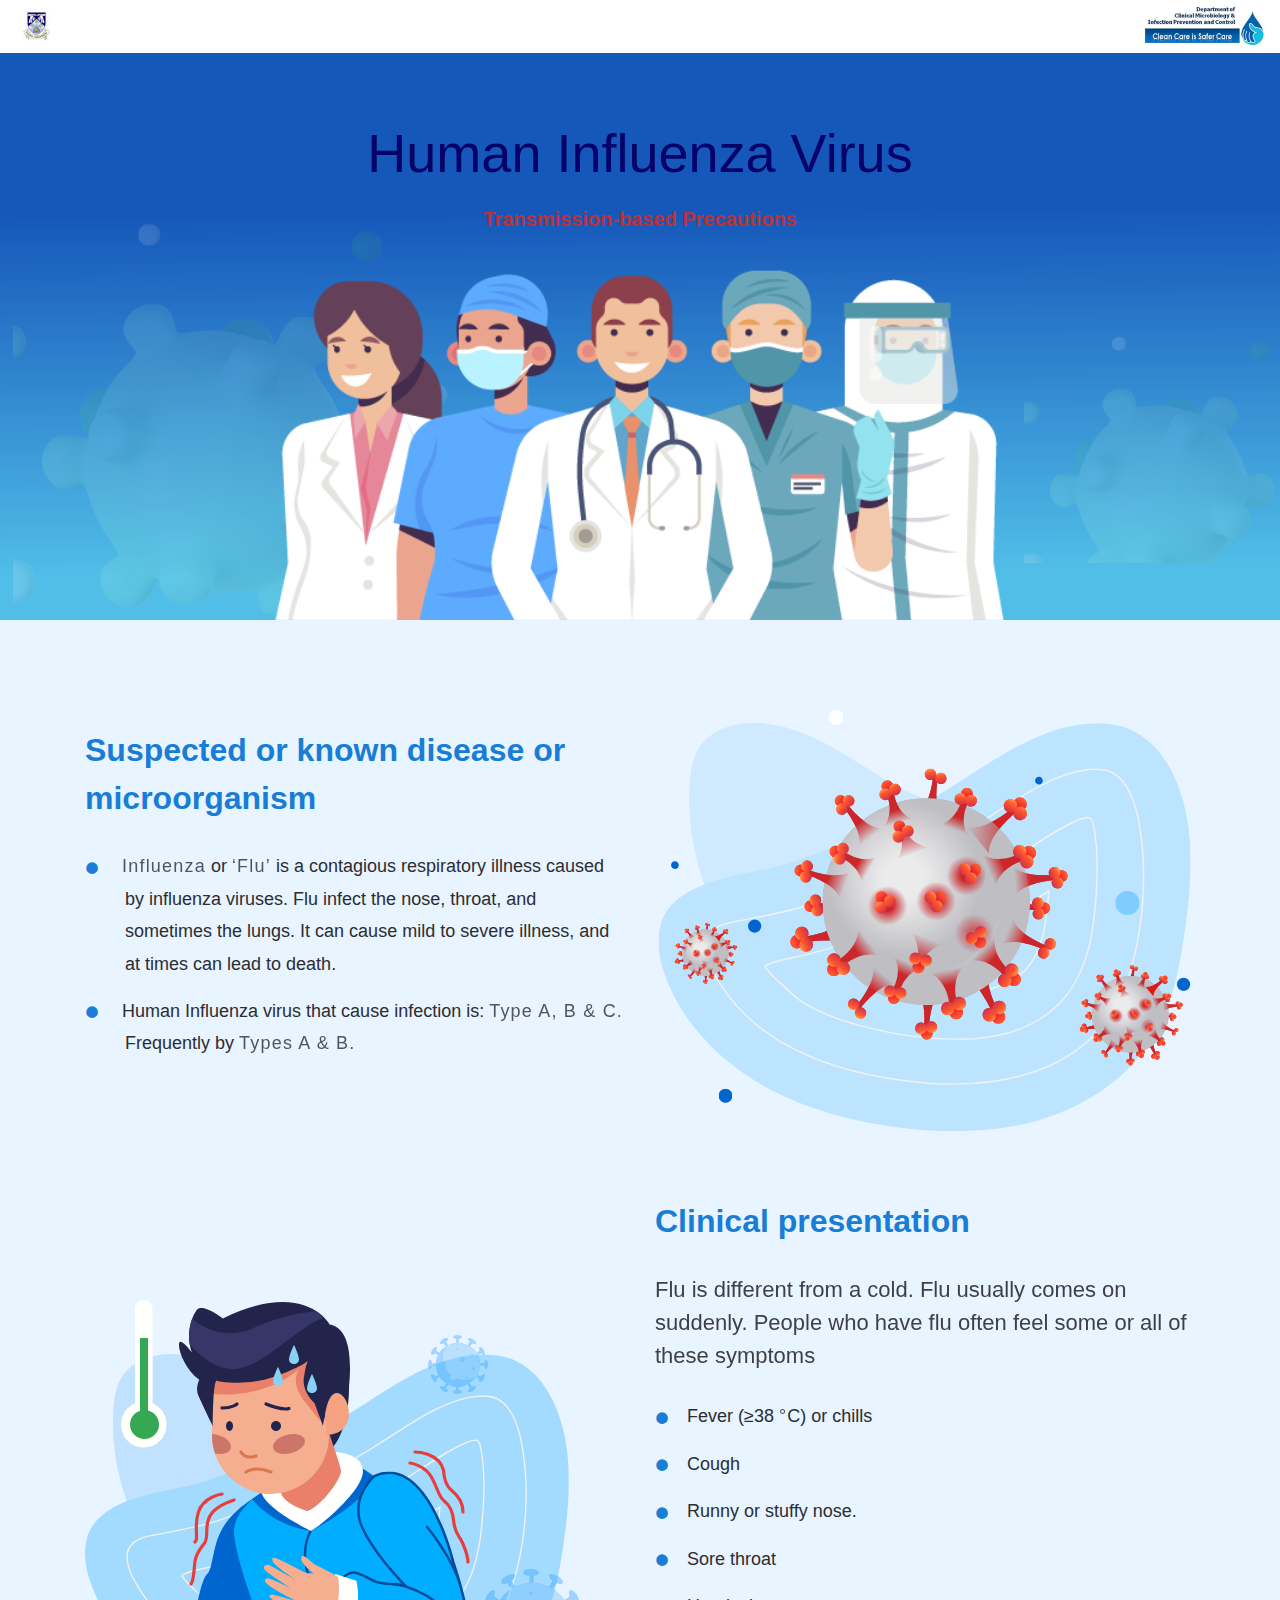
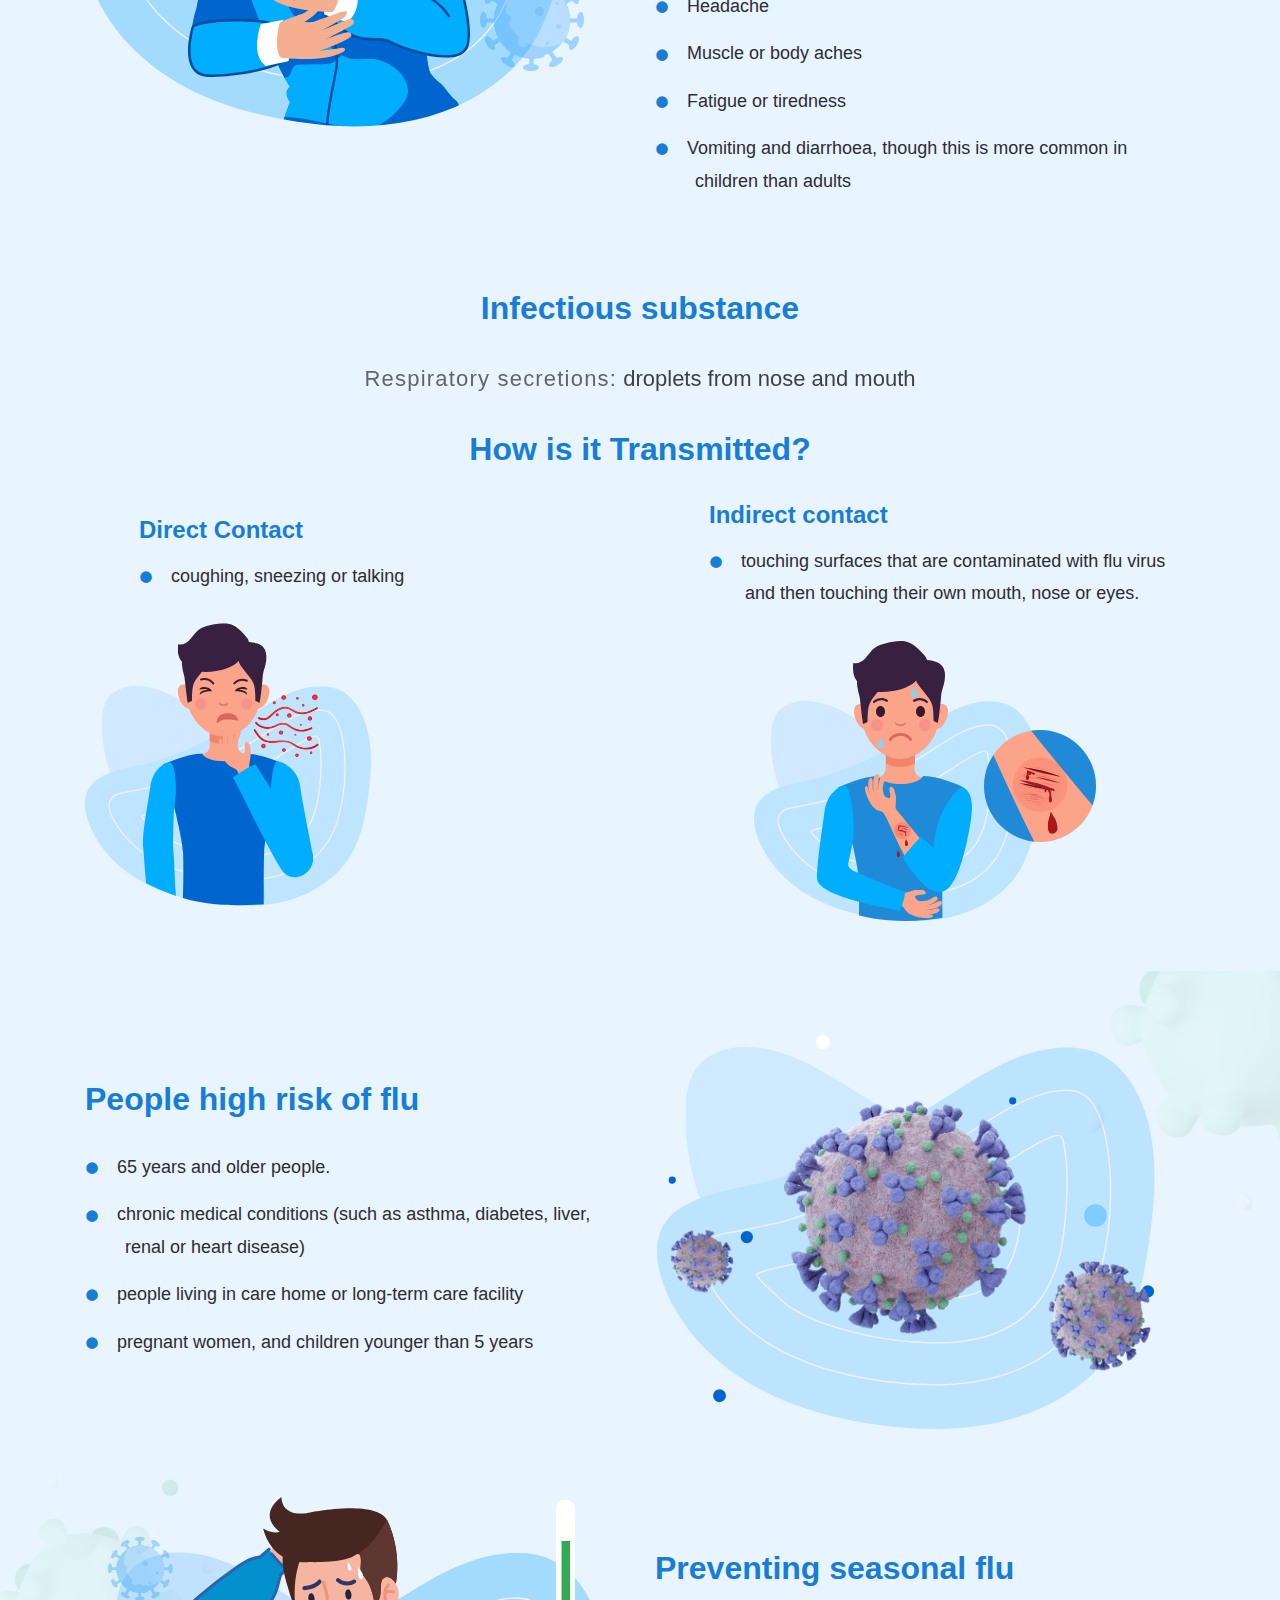
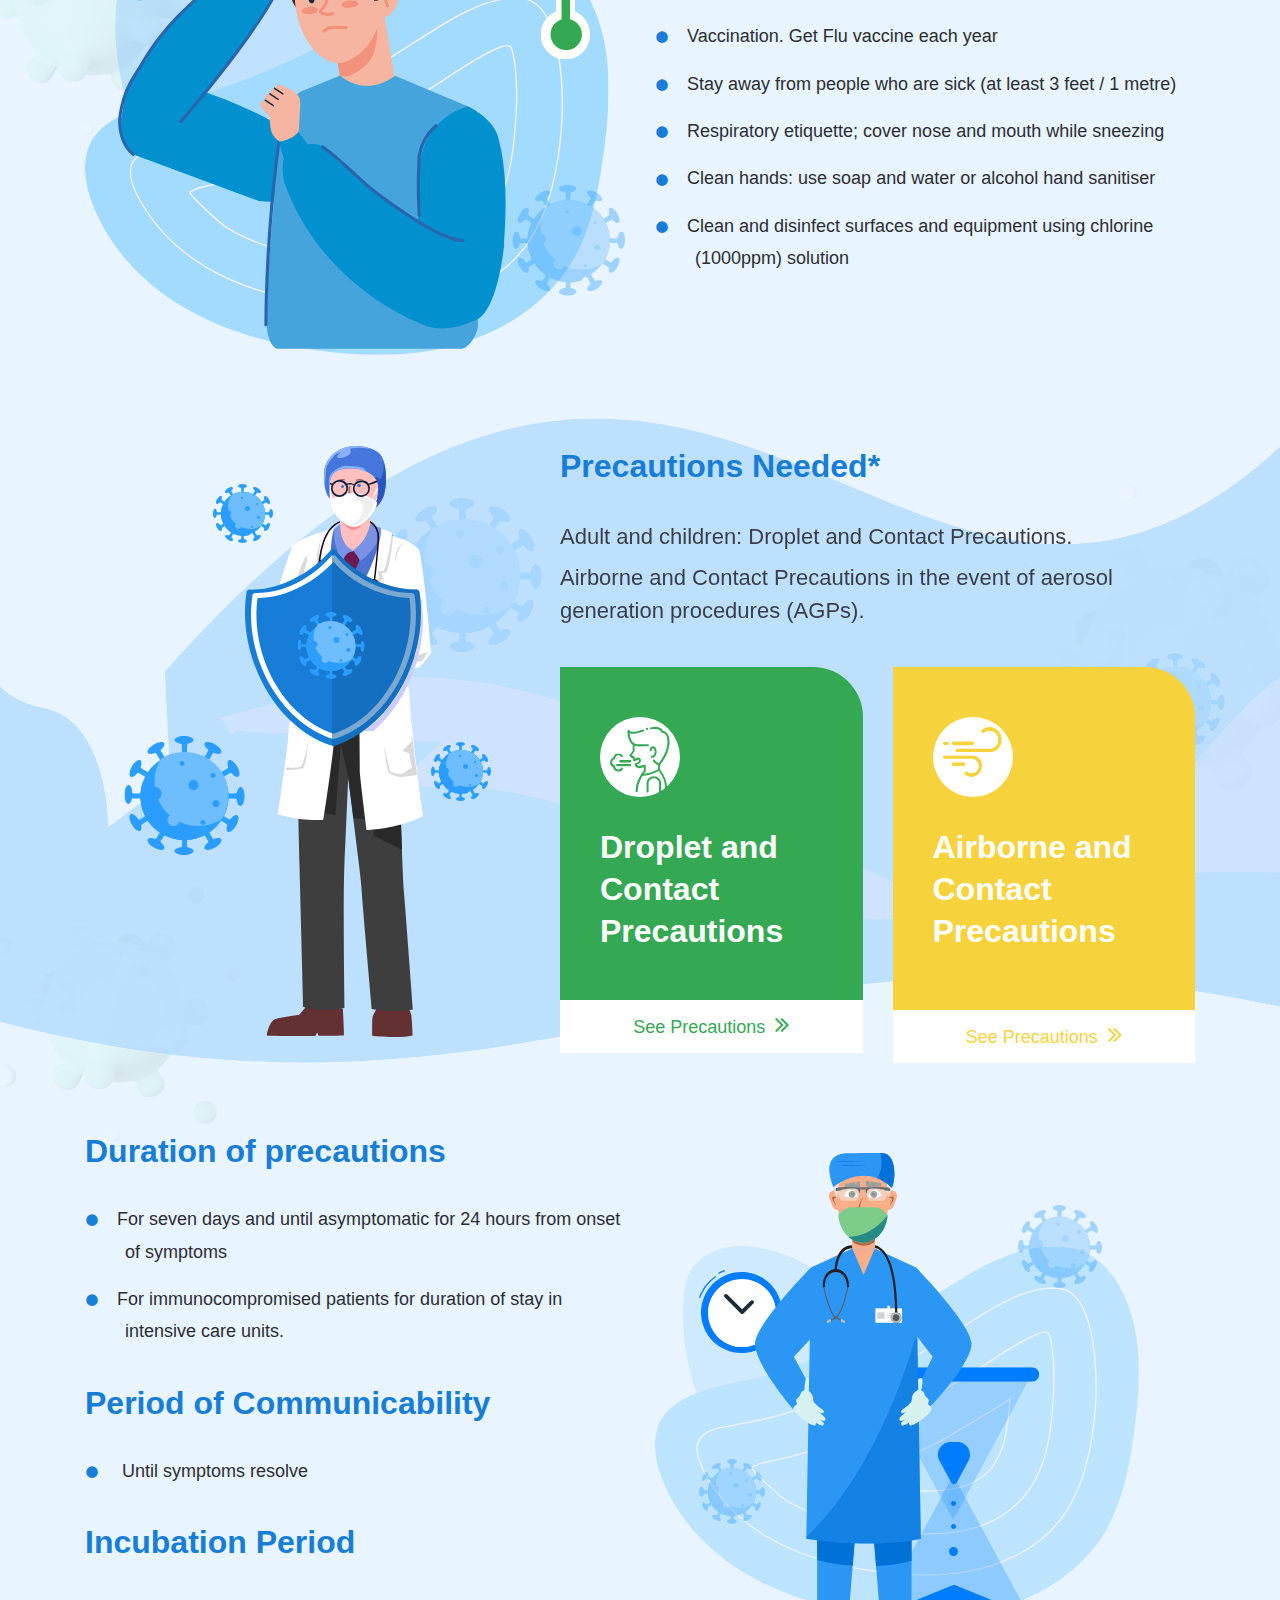
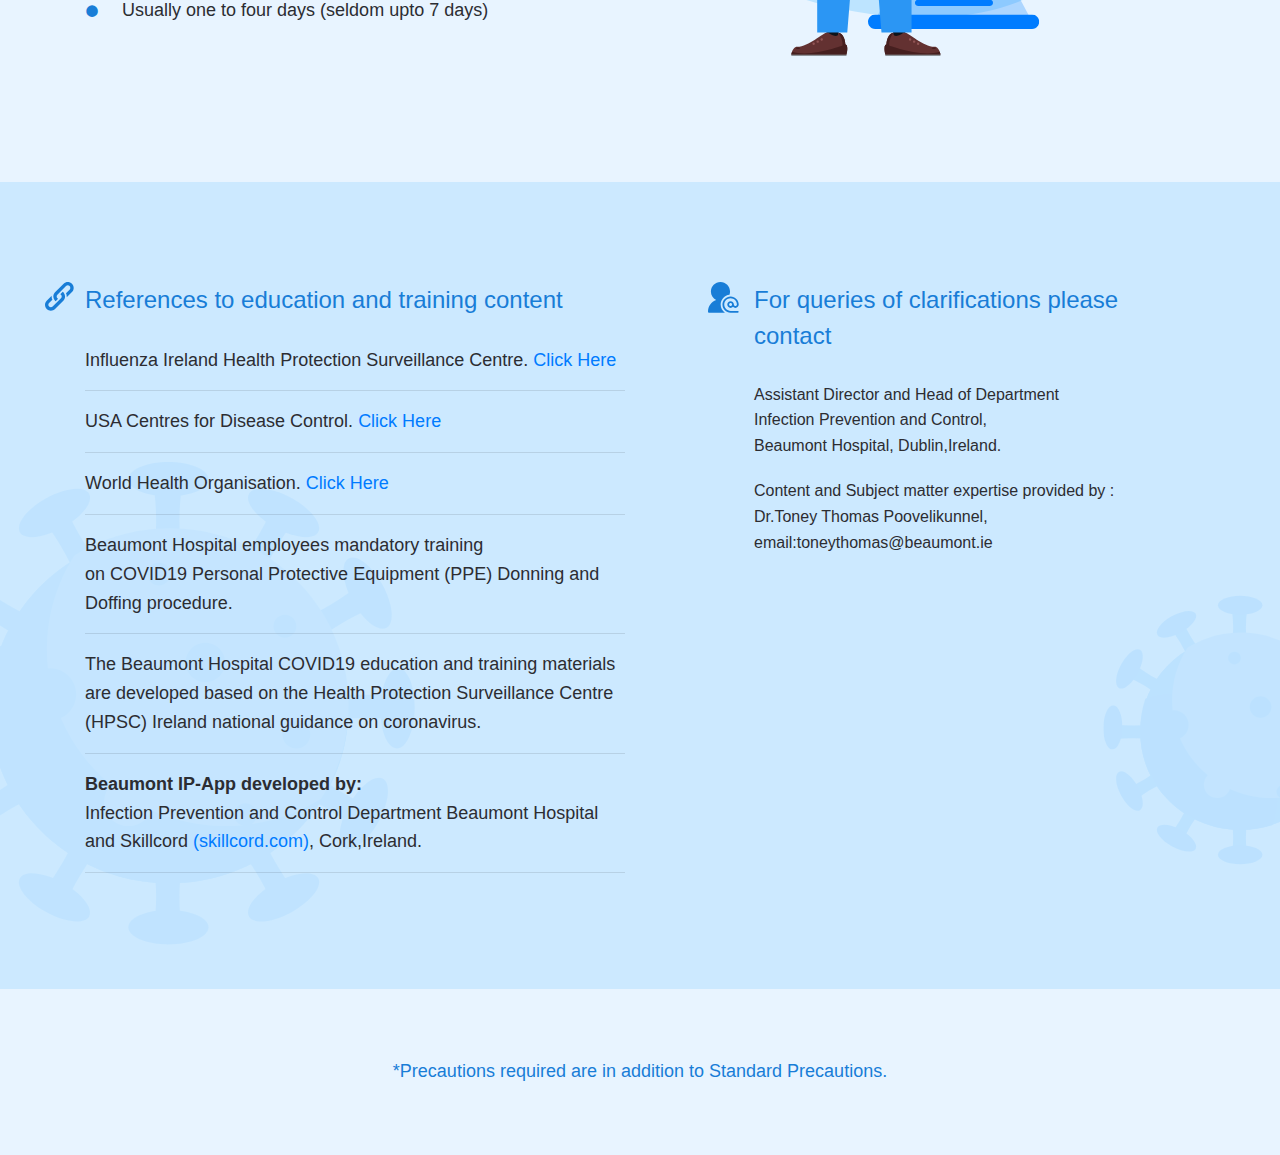
==== commit 7c2bd6e2: "comment section removed" ====
--- a/index.html
+++ b/index.html
@@ -317,6 +317,7 @@
                   </li>
                 </ul>
               </div> -->
+              <br>
             </div>
           </div>
         </div>
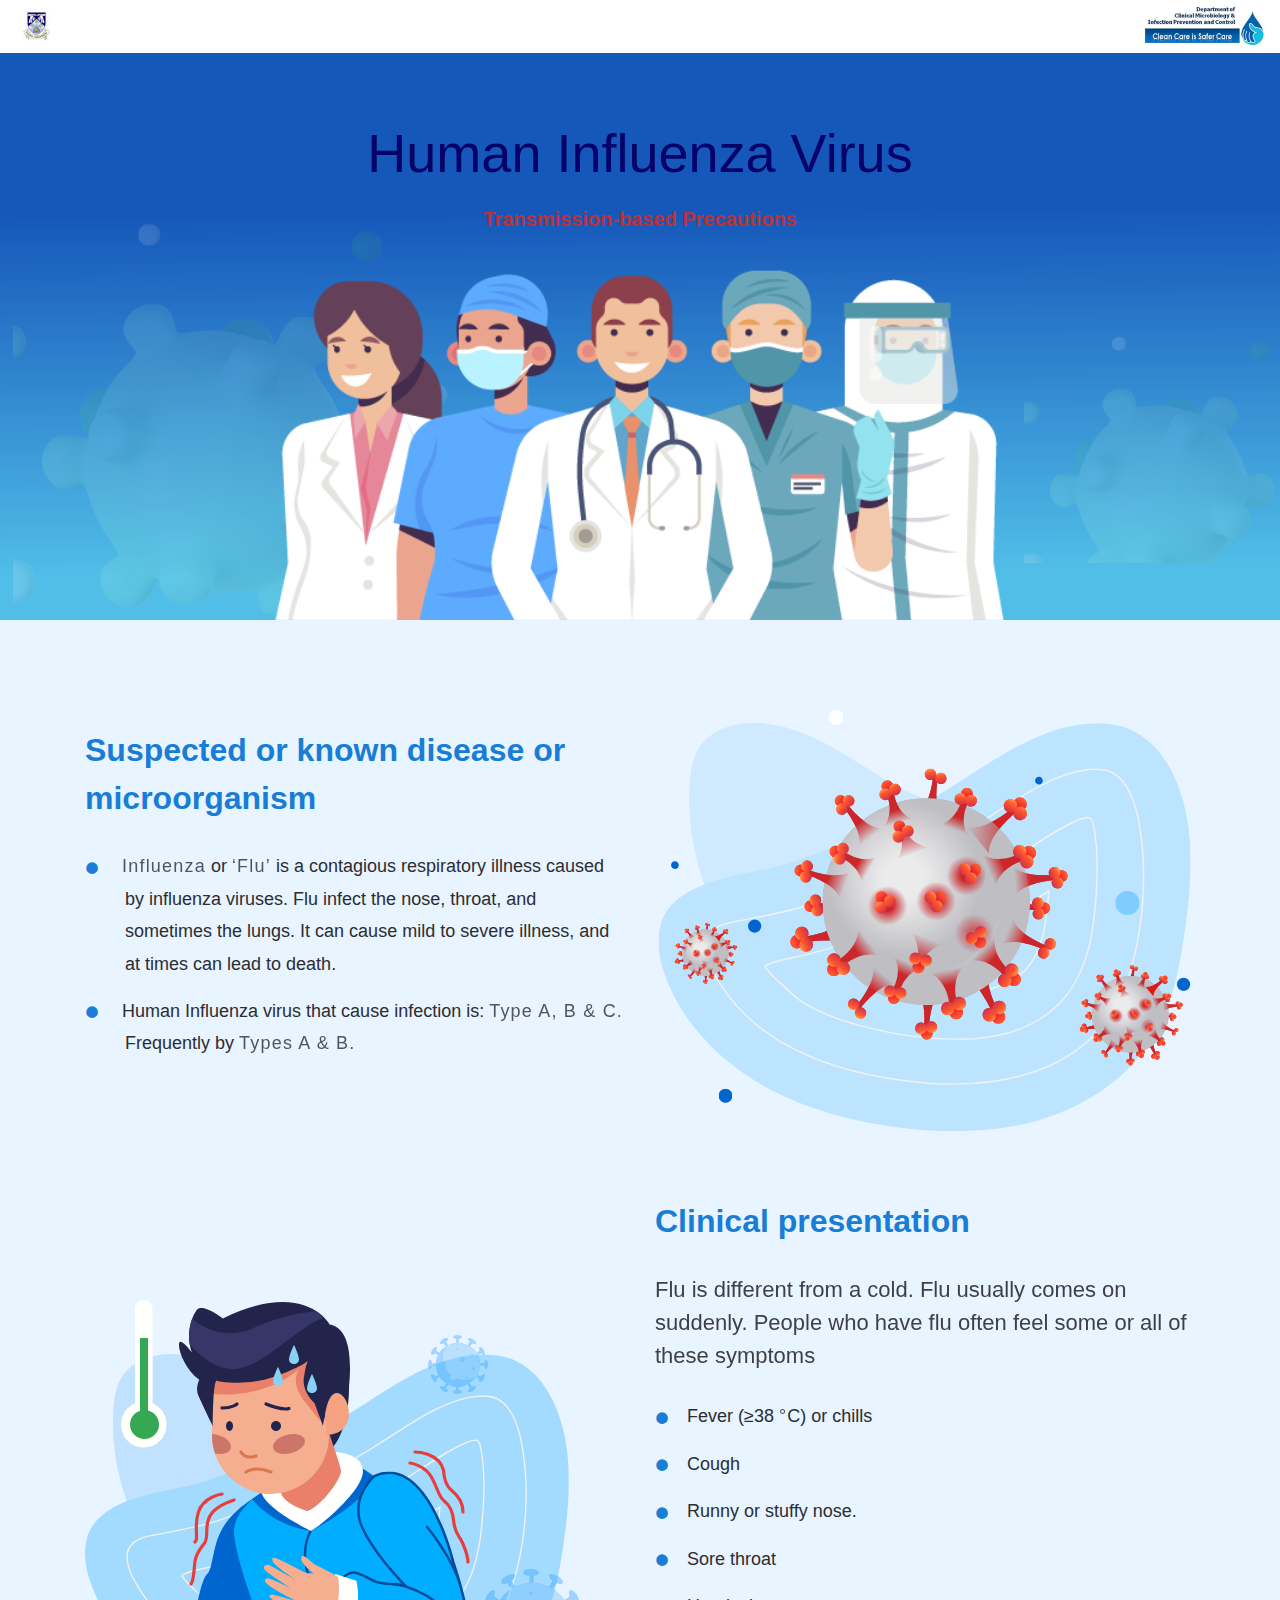
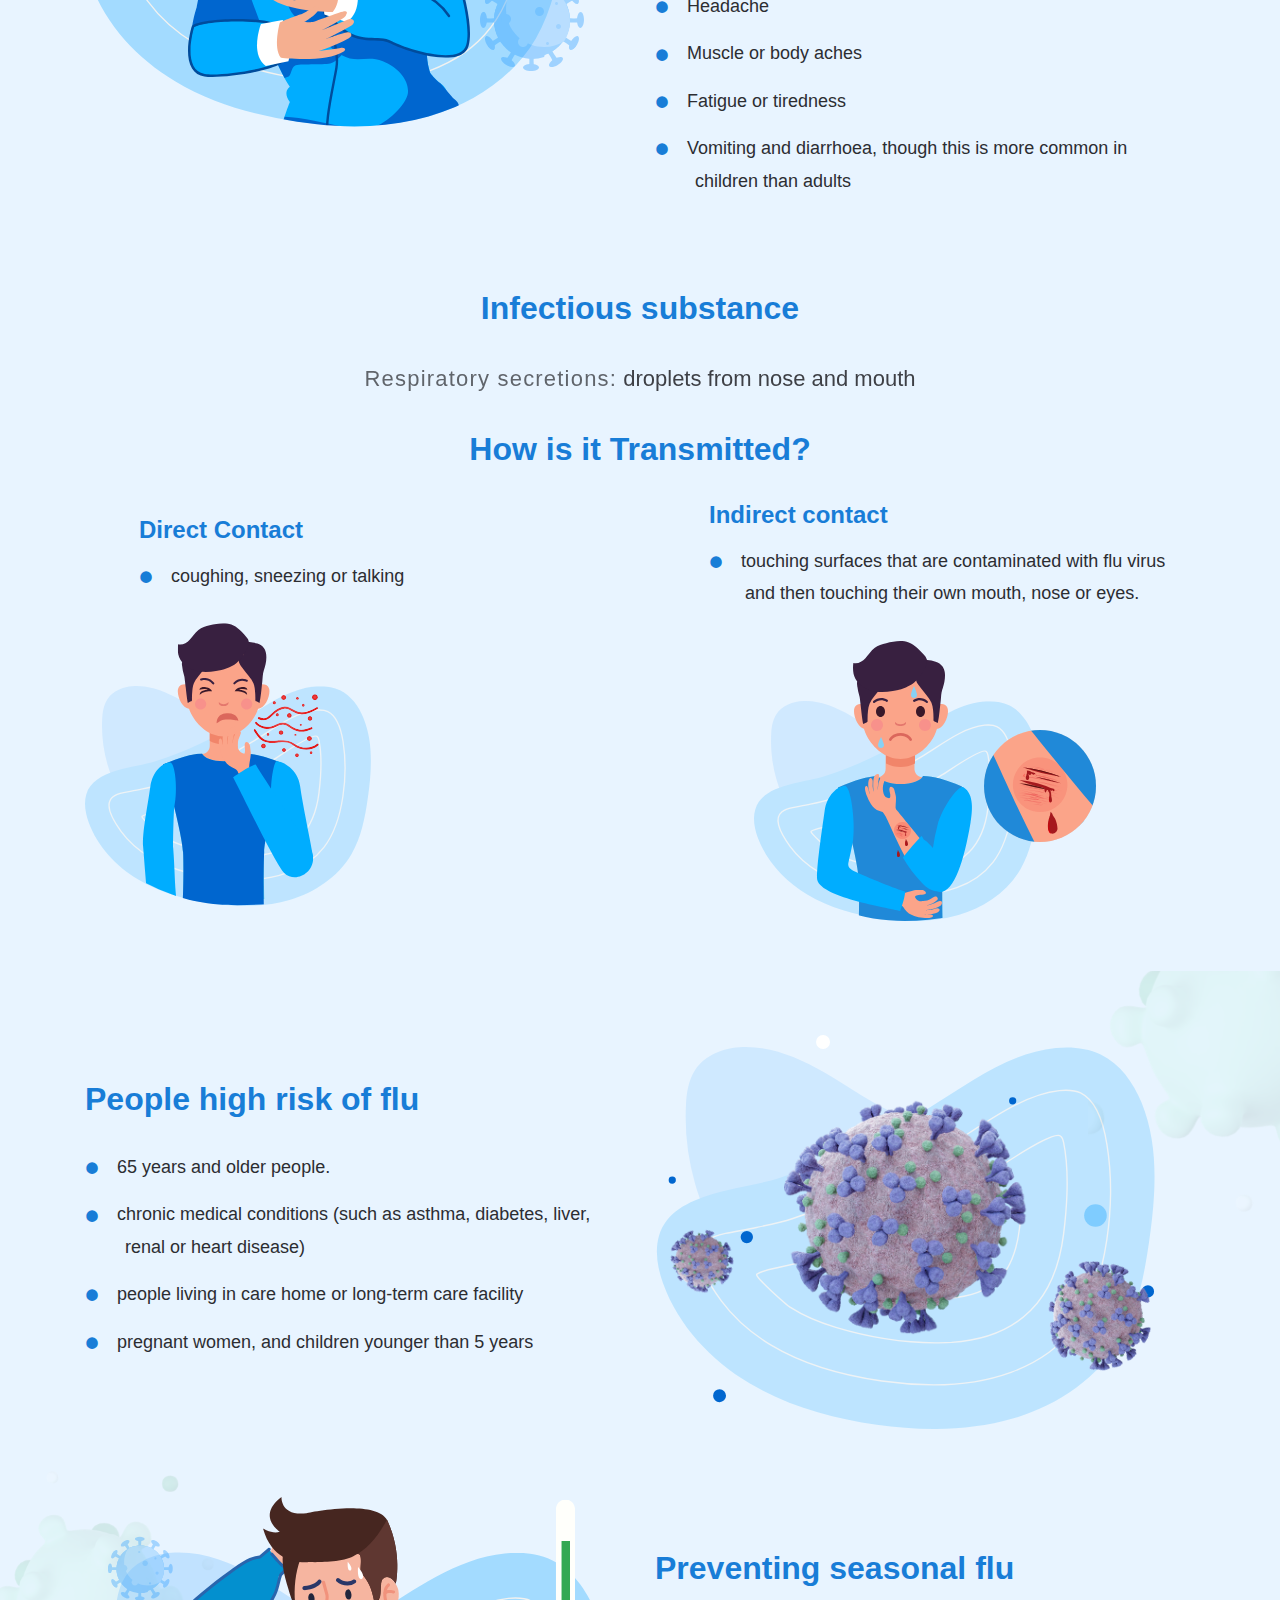
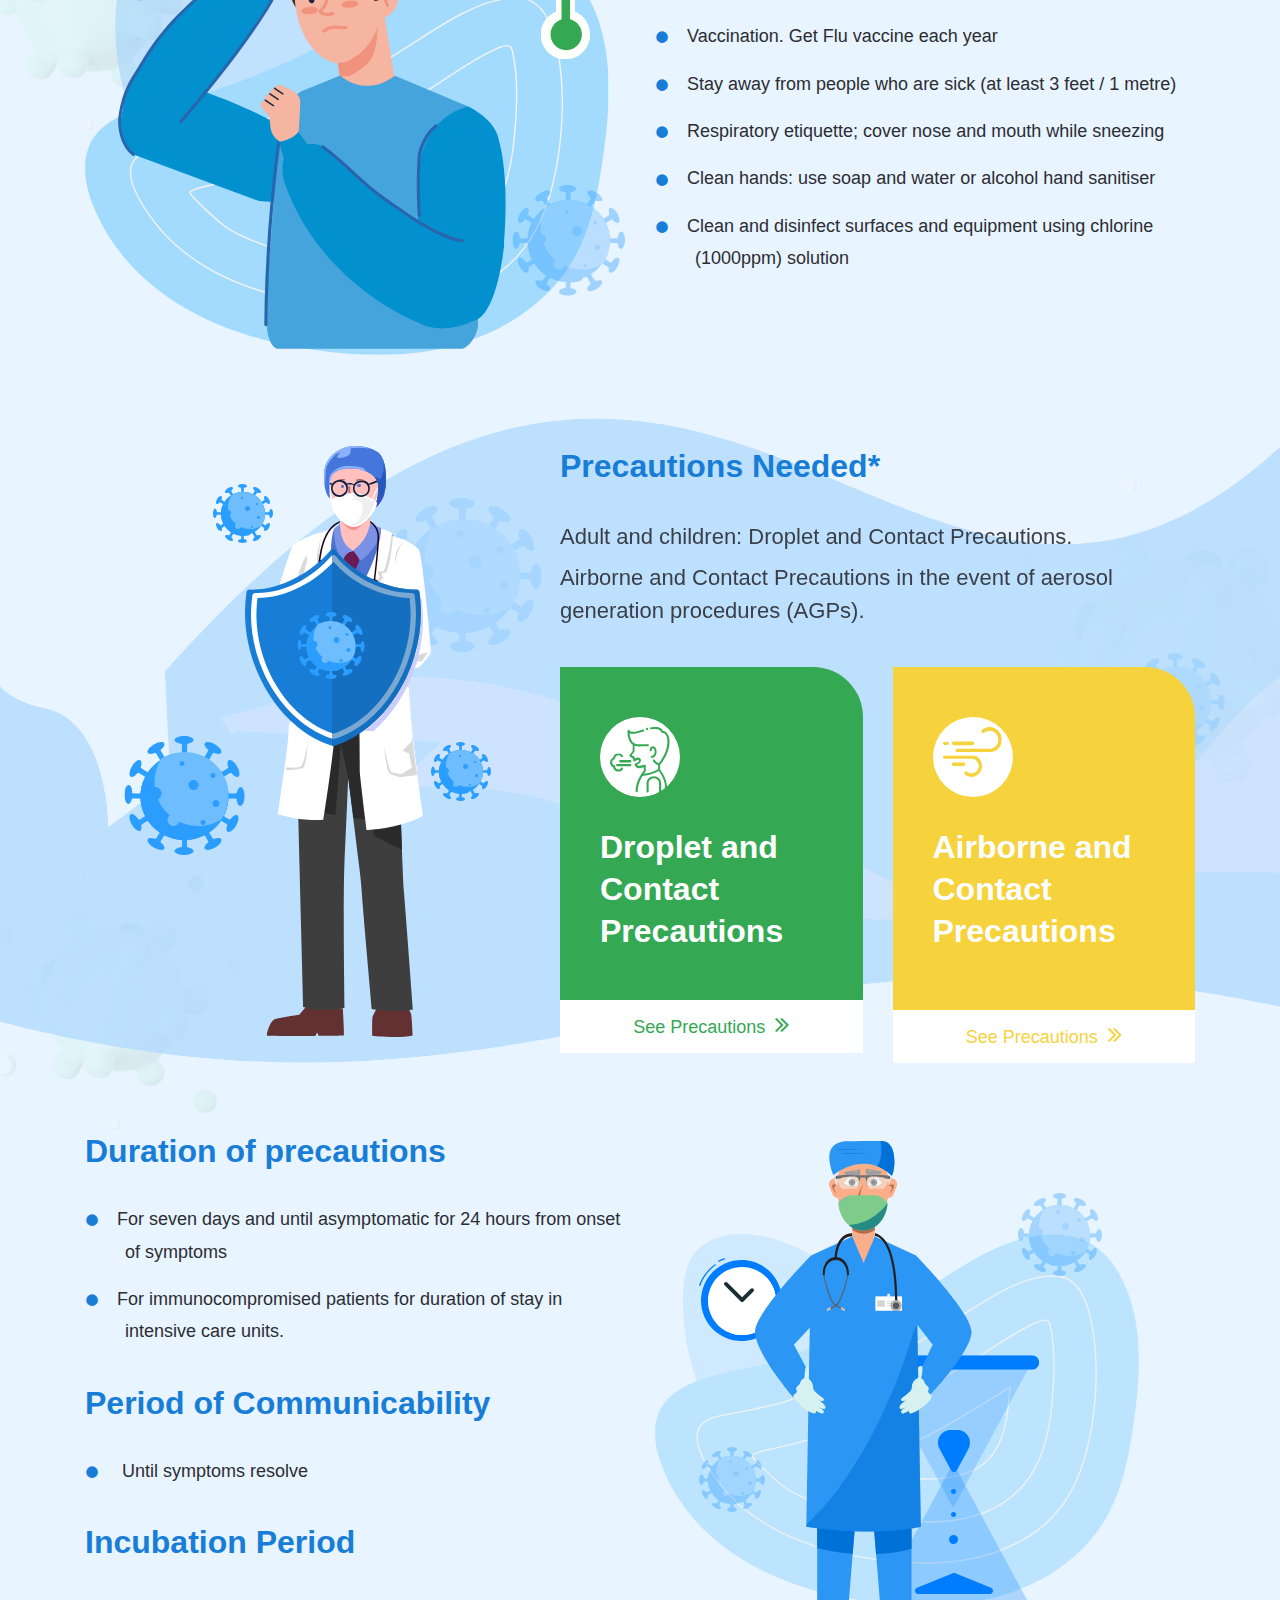
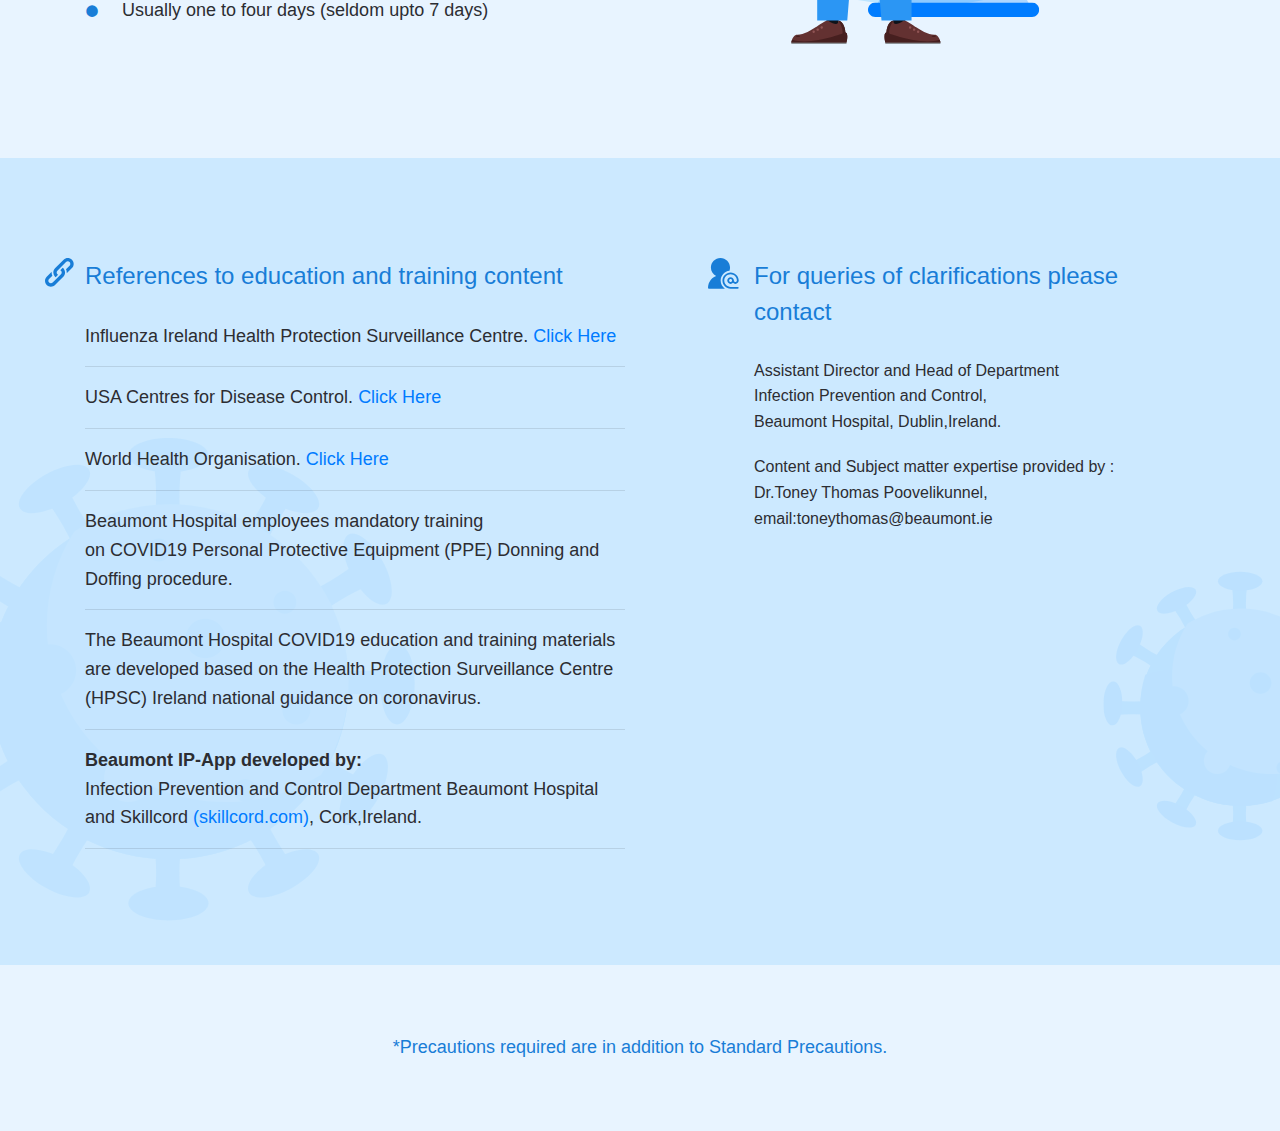
==== commit e5b1d827: "unwanted break is removed" ====
--- a/index.html
+++ b/index.html
@@ -317,7 +317,6 @@
                   </li>
                 </ul>
               </div> -->
-              <br>
             </div>
           </div>
         </div>
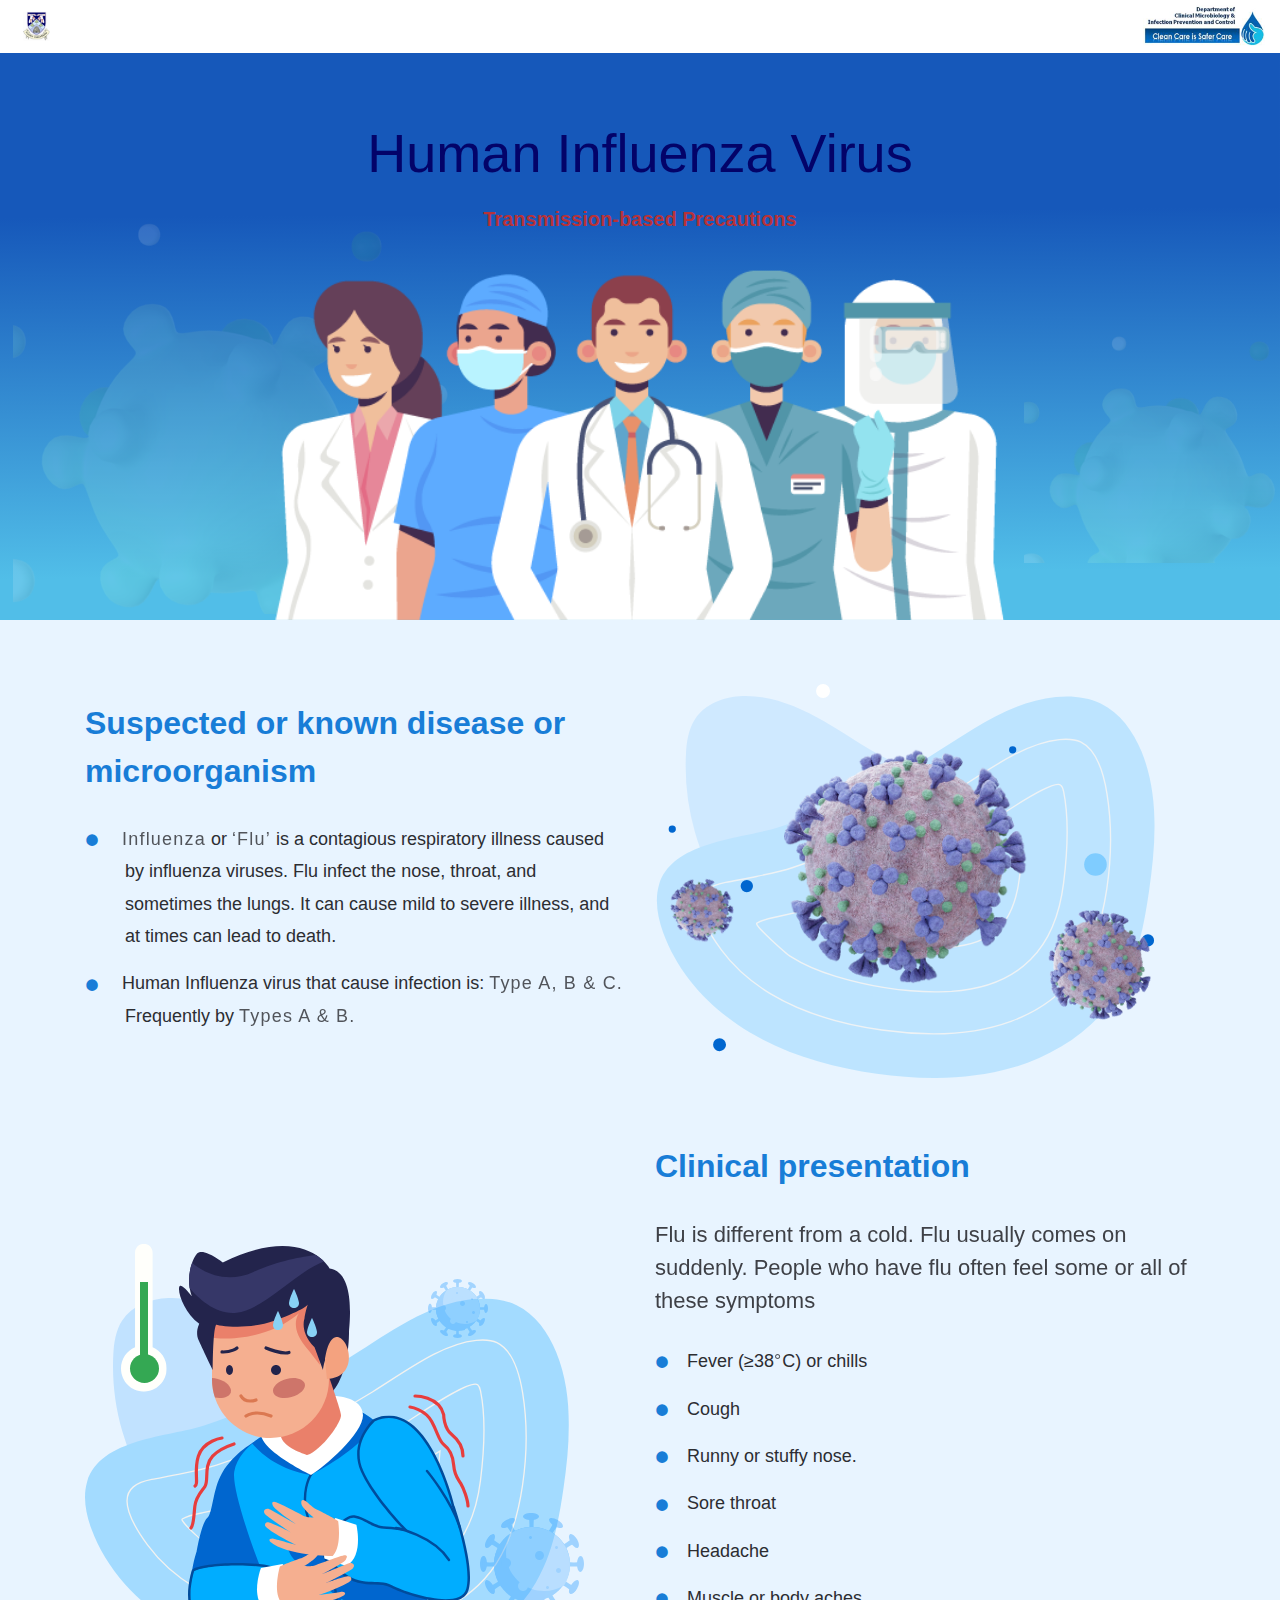
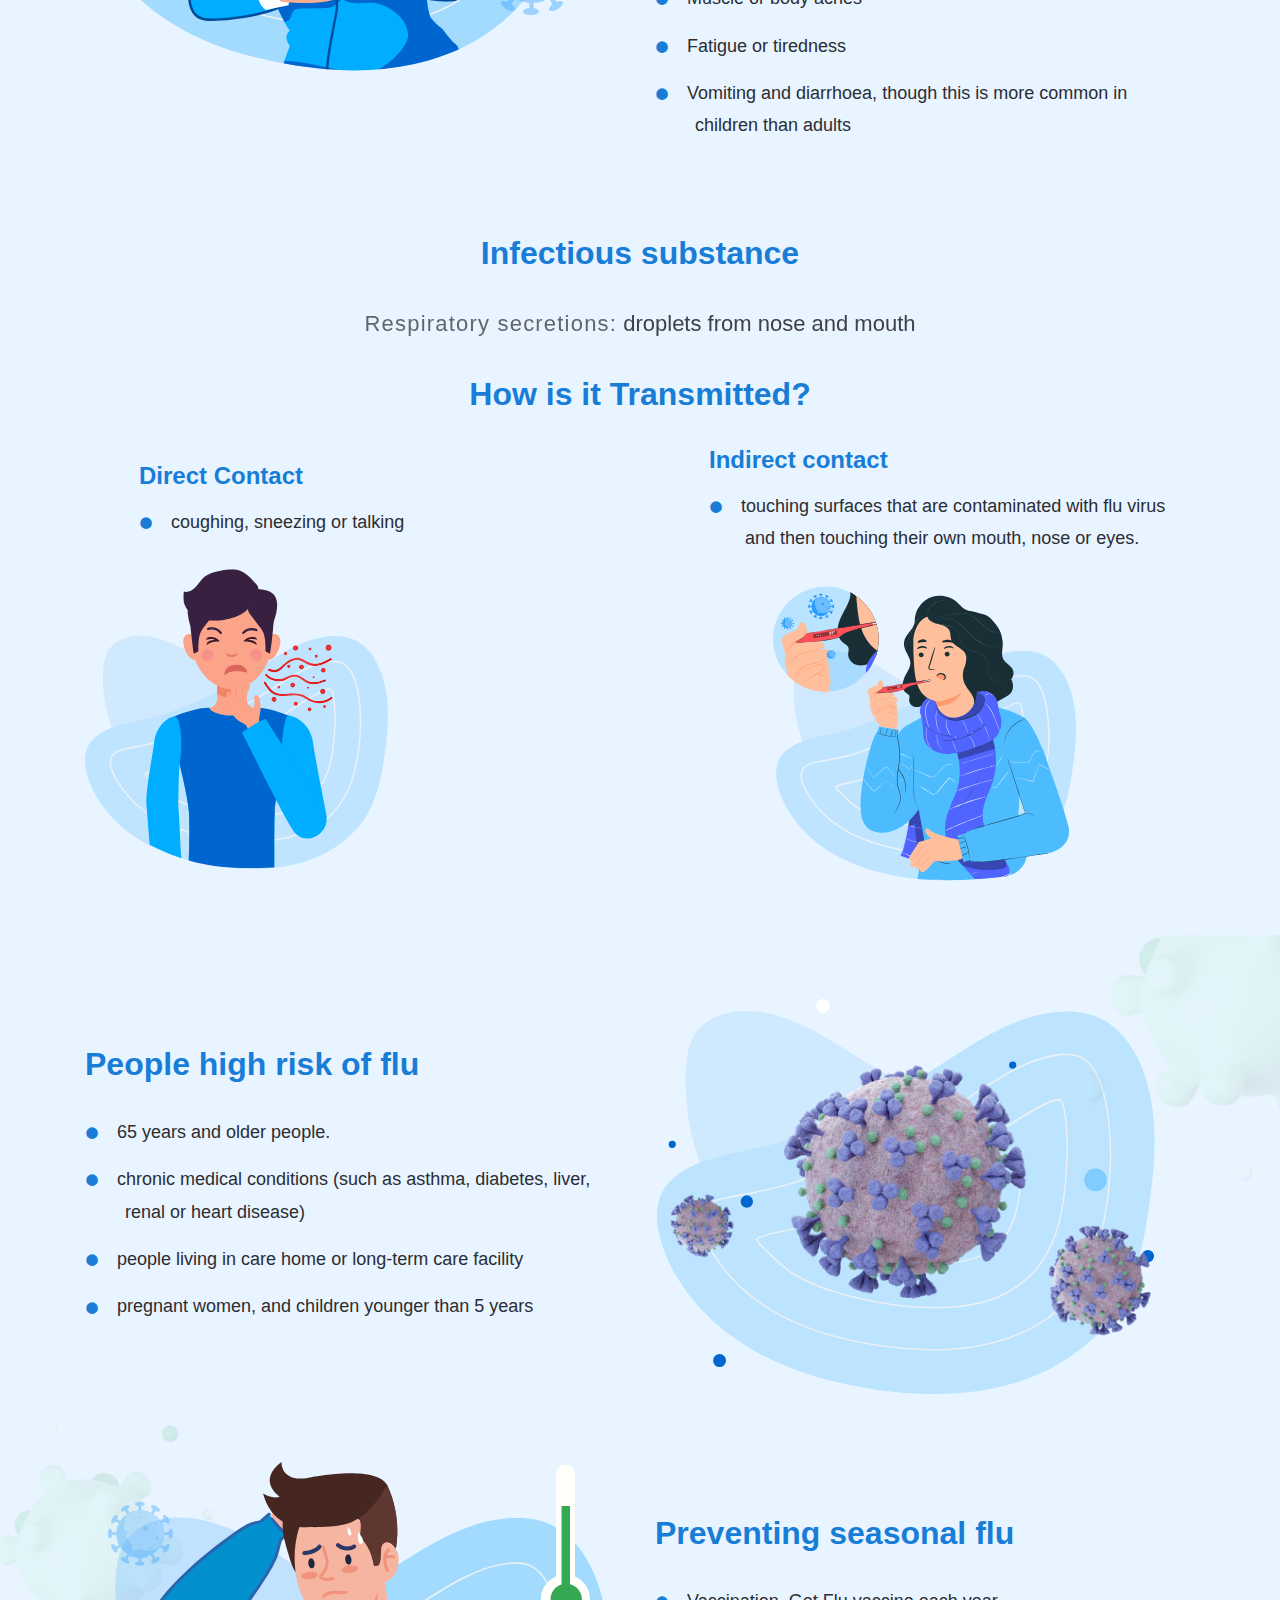
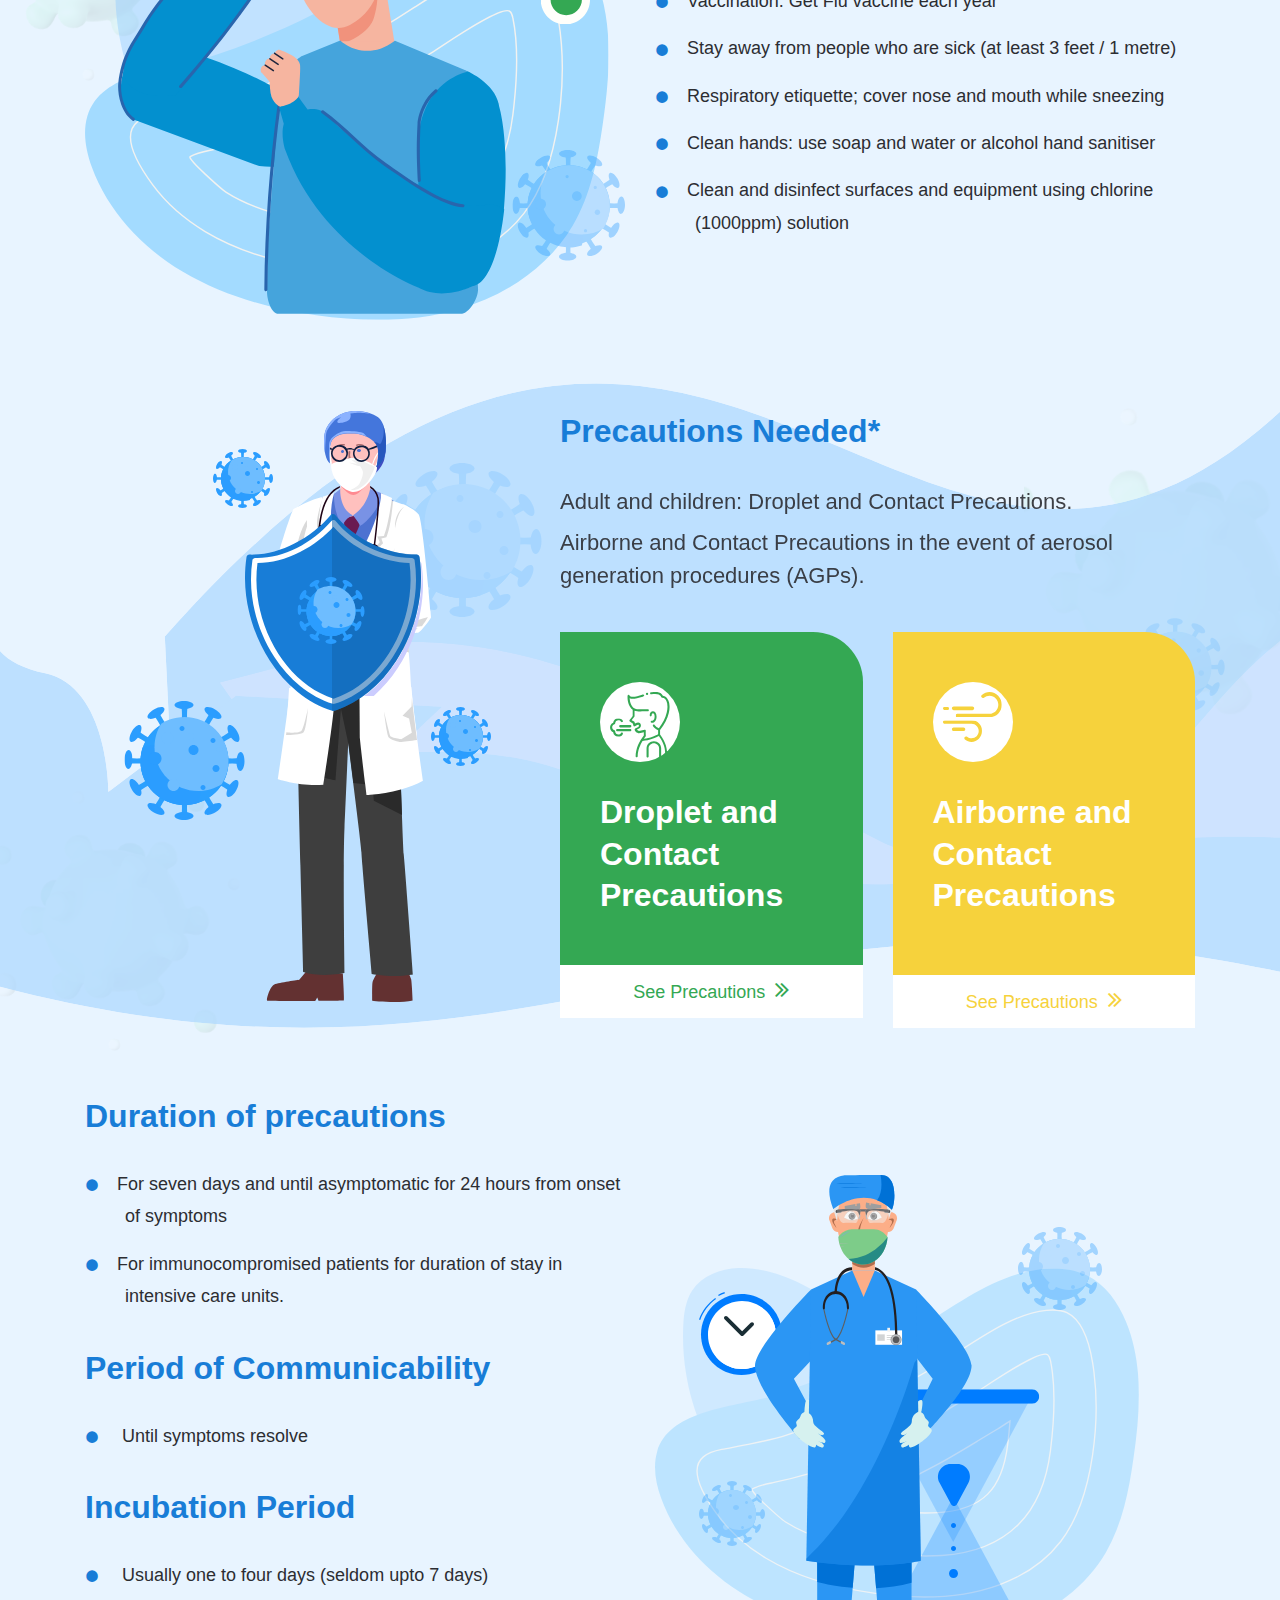
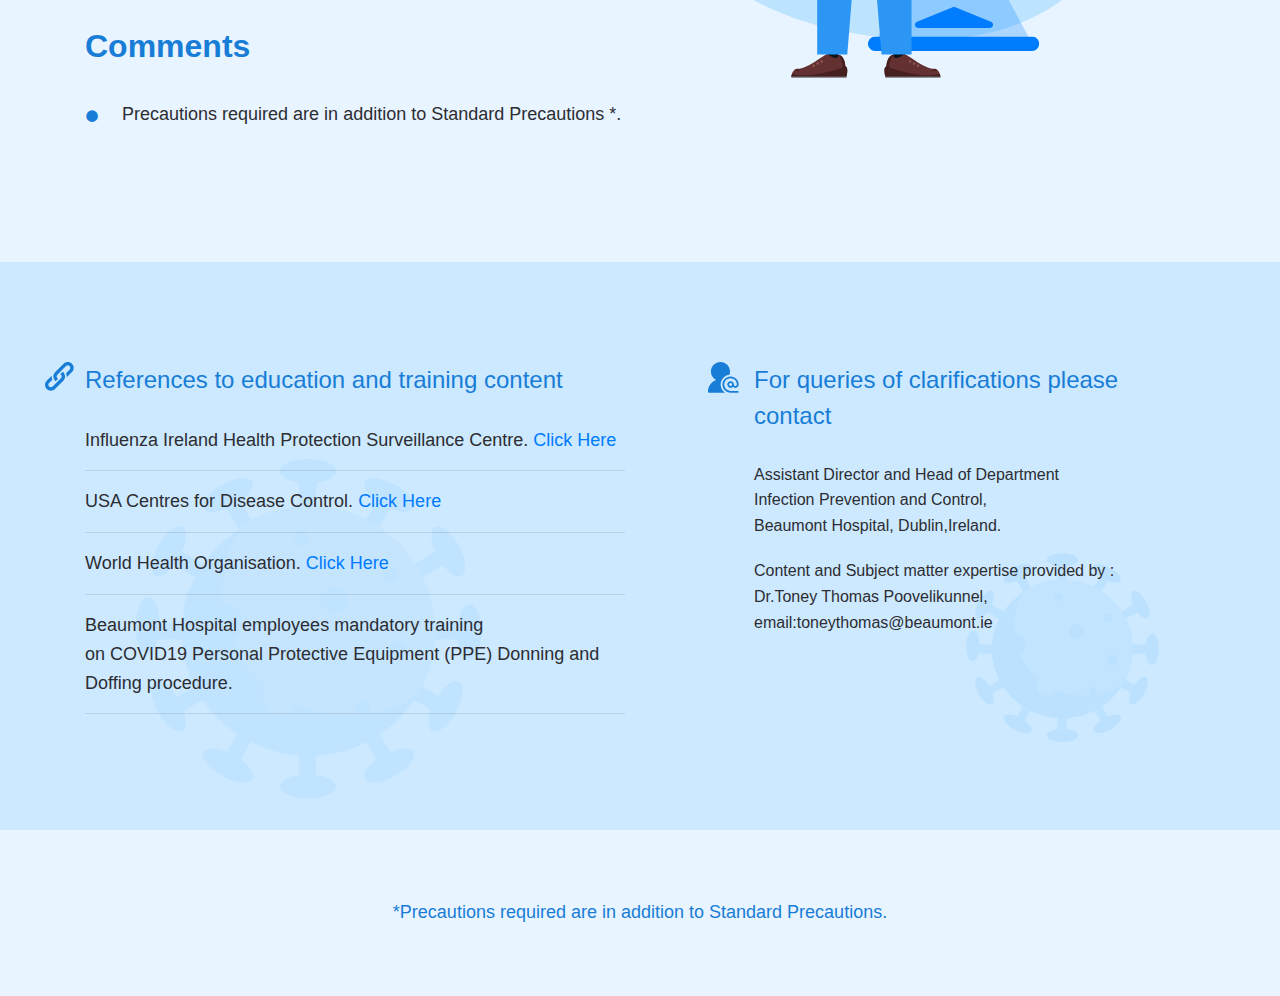
==== commit d4300c81: "update" ====
--- a/index.html
+++ b/index.html
@@ -73,7 +73,7 @@
         <div class="container">
           <div class="row align-items-center">
             <div class="col-lg-6 col-md-6 order-lg-2 my-auto">
-              <img class="img-fluid mobi_pad" src="assets/img/Assets/Suspected.svg" alt="" />
+              <img class="img-fluid mobi_pad" src="assets/img/Assets/high-risk.svg" alt="" />
             </div>
             <div class="col-lg-6 col-md-6 order-lg-1">
               <h2 class="cont_head">
@@ -109,7 +109,7 @@
 
               <div class="cont_list">
                 <ul>
-                  <li>Fever (≥38 <span>&#176;</span>C) or chills</li>
+                  <li>Fever (≥38<span>&#176;</span>C) or chills</li>
                   <li>Cough</li>
                   <li>Runny or stuffy nose.</li>
                   <li>Sore throat</li>
@@ -137,7 +137,7 @@
                 <ul>
                   <li class="transmitted-li order-sm-3 order-md-2">coughing, sneezing or talking</li>
                 </ul>
-                <img class="img-fluid mx-auto transmitted-image-one order-sm-1 order-md-3" src="assets/img/Respiratory Secretions.svg" alt="" />                
+                <div style="height: 300px;"><img style="height: 100%;" class="img-fluid mx-auto transmitted-image-one order-sm-1 order-md-3" src="assets/img/Respiratory Secretions.svg" alt="" /></div>              
                 <p class="cont_par_1 mobi_pad">
                 </p>
                 
@@ -147,7 +147,7 @@
                 <ul>
                   <li class="transmitted-li">touching surfaces that are contaminated with flu virus and then touching their own mouth, nose or eyes.</li>
                 </ul>
-                <img class="img-fluid mx-auto d-block transmitted-image-one" src="assets/img/Body Fluids.svg" alt="" />
+                <div style="height: 300px;"><img style="height: 100%;" class="img-fluid mx-auto d-block transmitted-image-one" src="assets/img/Body Fluids.svg" alt="" /></div>
                 <p class="cont_par_1">
                   <!-- Body fluids -->
                 </p>
@@ -308,7 +308,7 @@
                   </li>
                 </ul>
               </div>
-              <!-- <h2 class="cont_head">Comments</h2>
+              <h2 class="cont_head">Comments</h2>
 
               <div class="cont_list">
                 <ul>
@@ -316,7 +316,7 @@
                     Precautions required are in addition to Standard Precautions *. 
                   </li>
                 </ul>
-              </div> -->
+              </div>
             </div>
           </div>
         </div>
@@ -358,13 +358,13 @@
                 <!-- <a href="https://www.youtube.com/watch?v=WH_O-HYSOYQ&feature=emb_logo" target="_blank">
                   Click Here</a> -->
               </p>
-              <hr />
+              <!-- <hr />
               <p class="para-cont">
                 The Beaumont Hospital COVID19 education and training materials
                 are developed based on the Health Protection Surveillance
                 Centre (HPSC) Ireland national guidance on coronavirus.
-                <!-- <a href="https://www.hpsc.ie/a-z/respiratory/coronavirus/novelcoronavirus/" target="_blank">
-                  Click Here</a> -->
+                <a href="https://www.hpsc.ie/a-z/respiratory/coronavirus/novelcoronavirus/" target="_blank">
+                  Click Here</a>
               </p>
               <hr />
               <p class="para-cont">
@@ -374,7 +374,7 @@
                   (skillcord.com)</a>, Cork,Ireland.
 
                 <br>
-              </p>
+              </p> -->
 
               <!--  <p class="para-cont">
                 <b>Content and subject matter expertise provided by:</b><br>
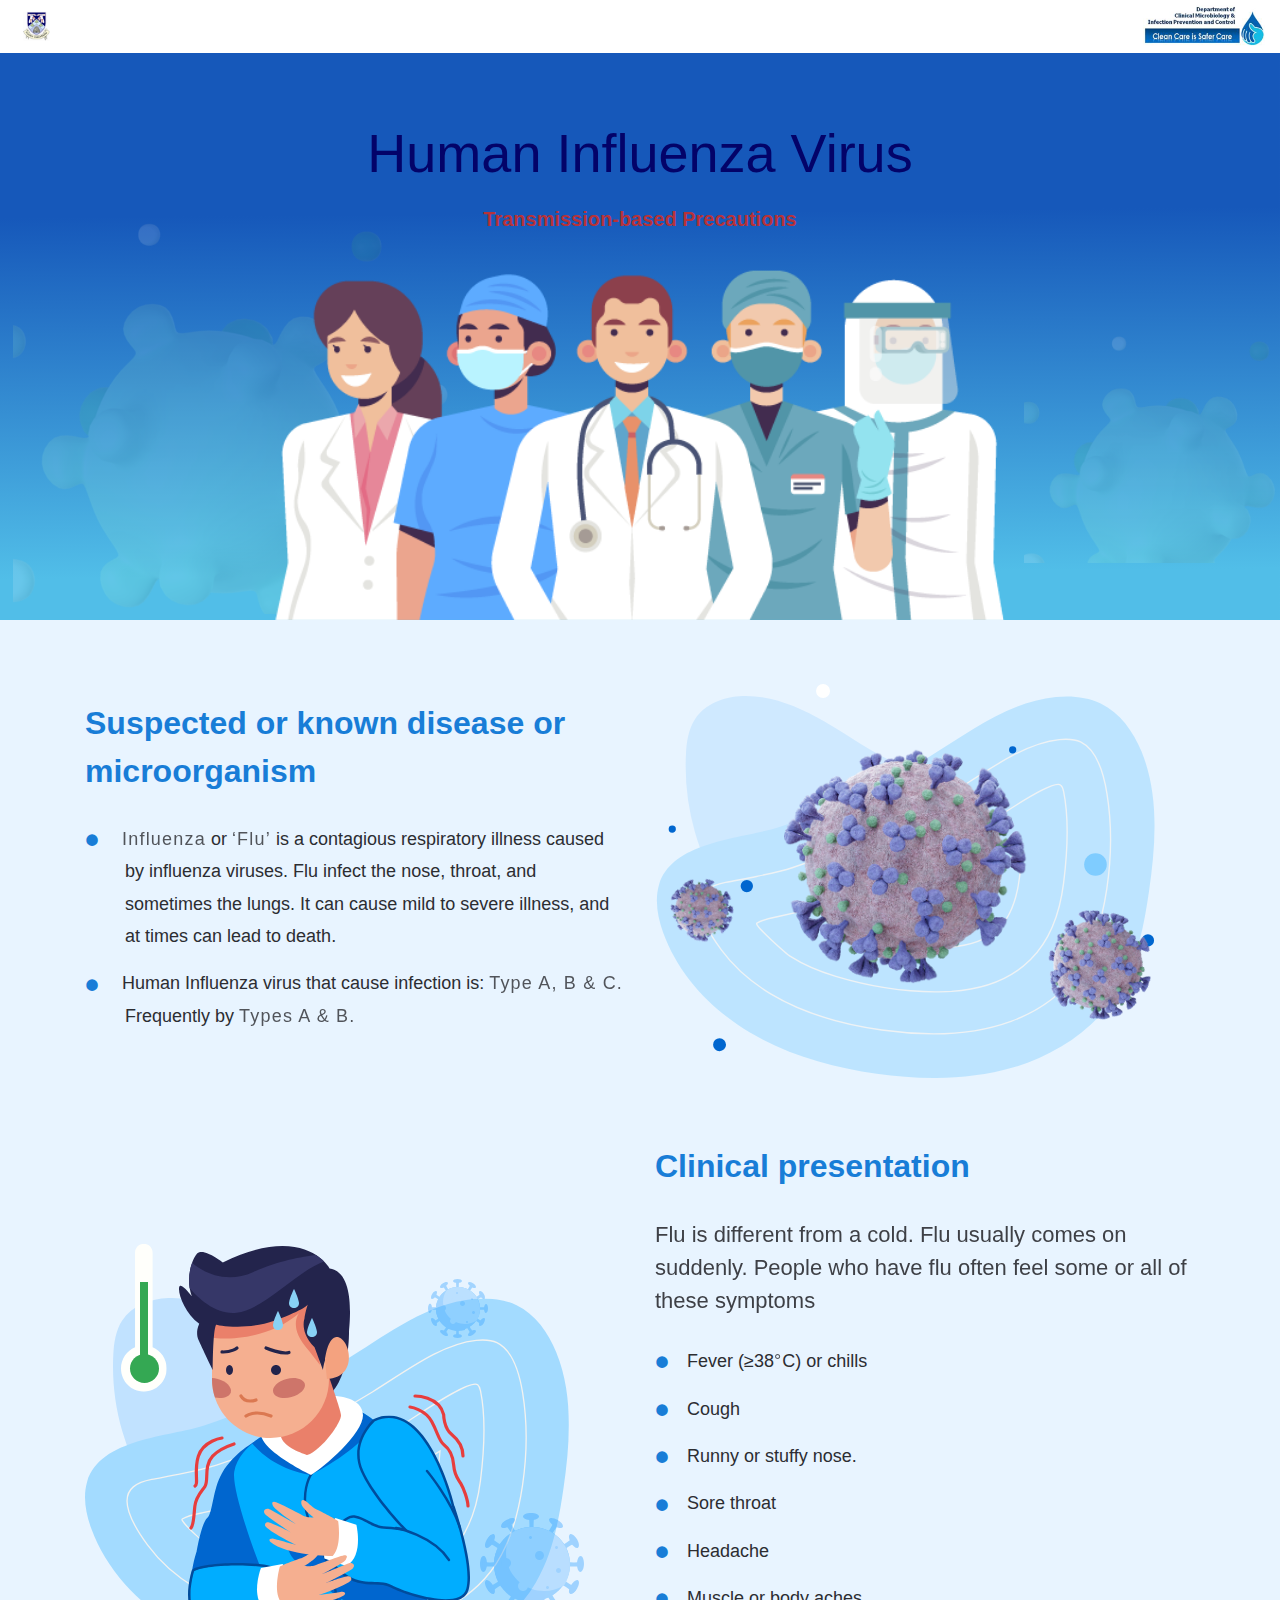
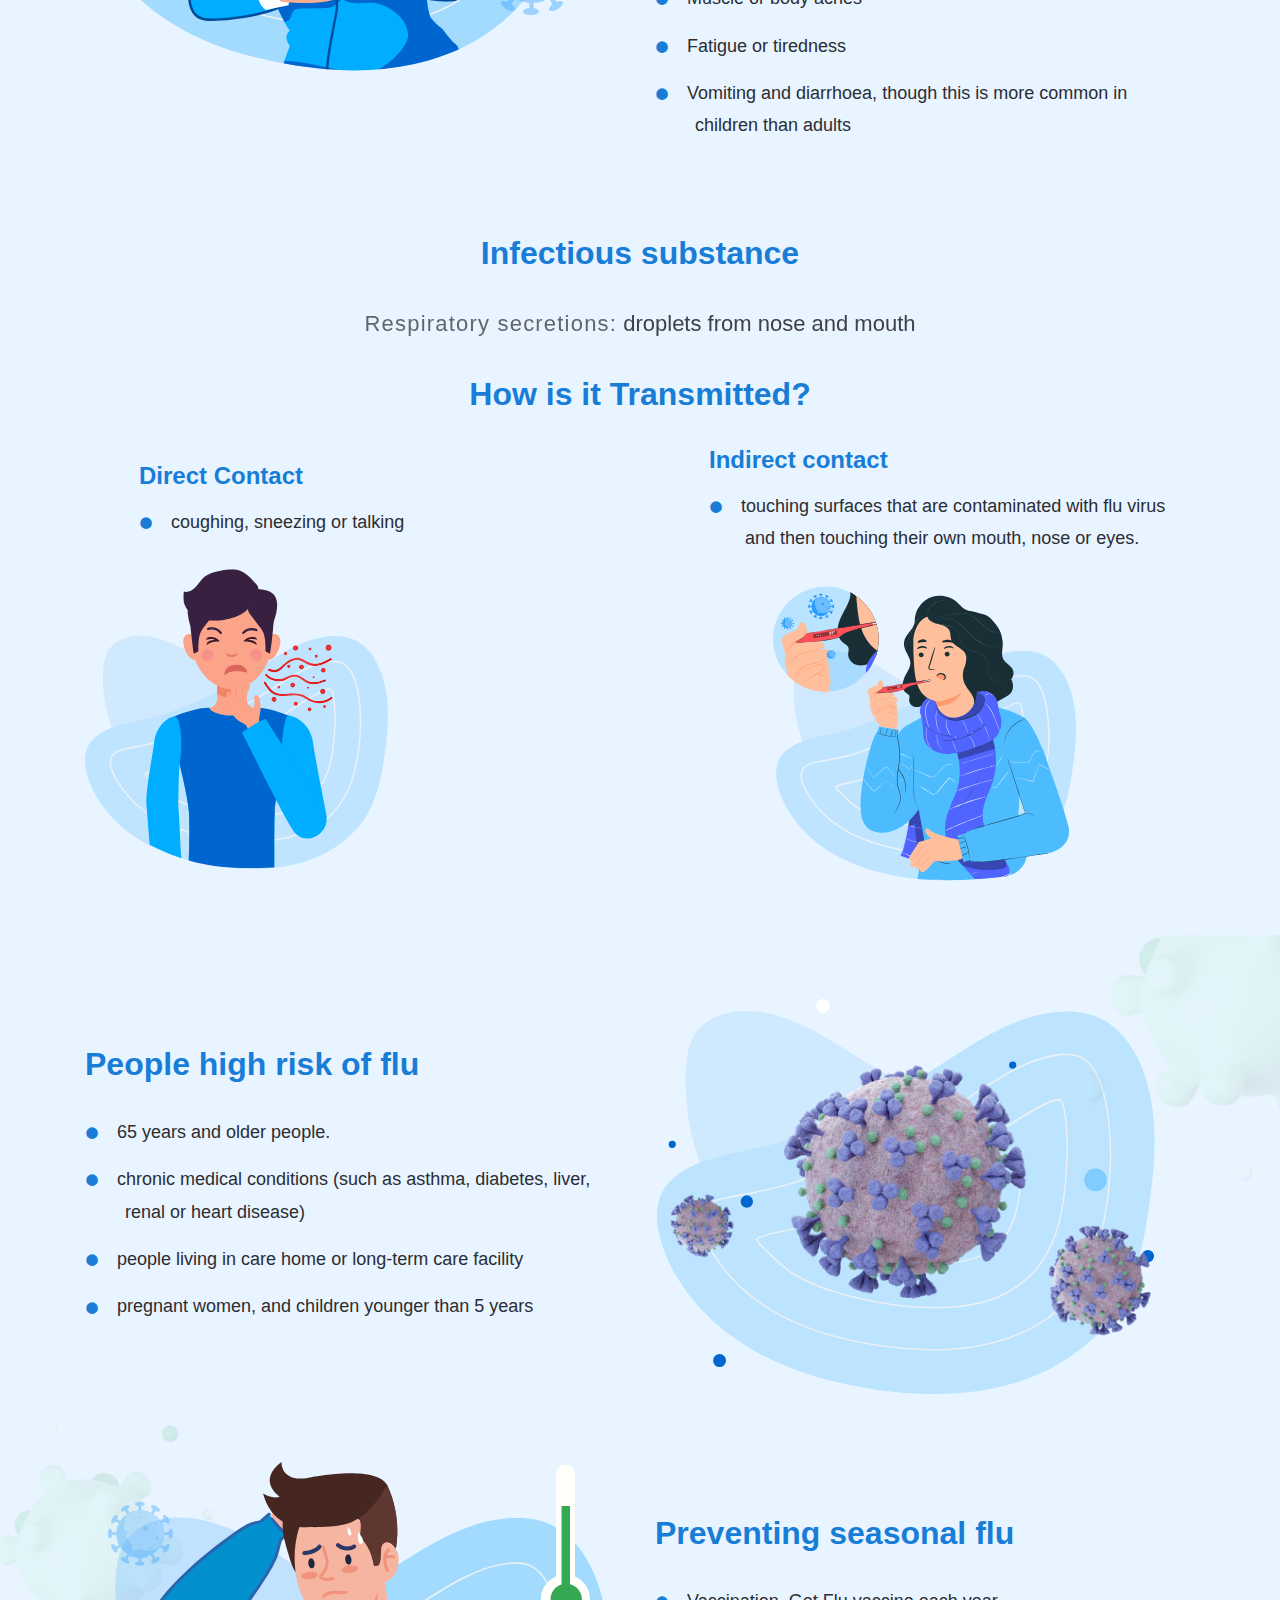
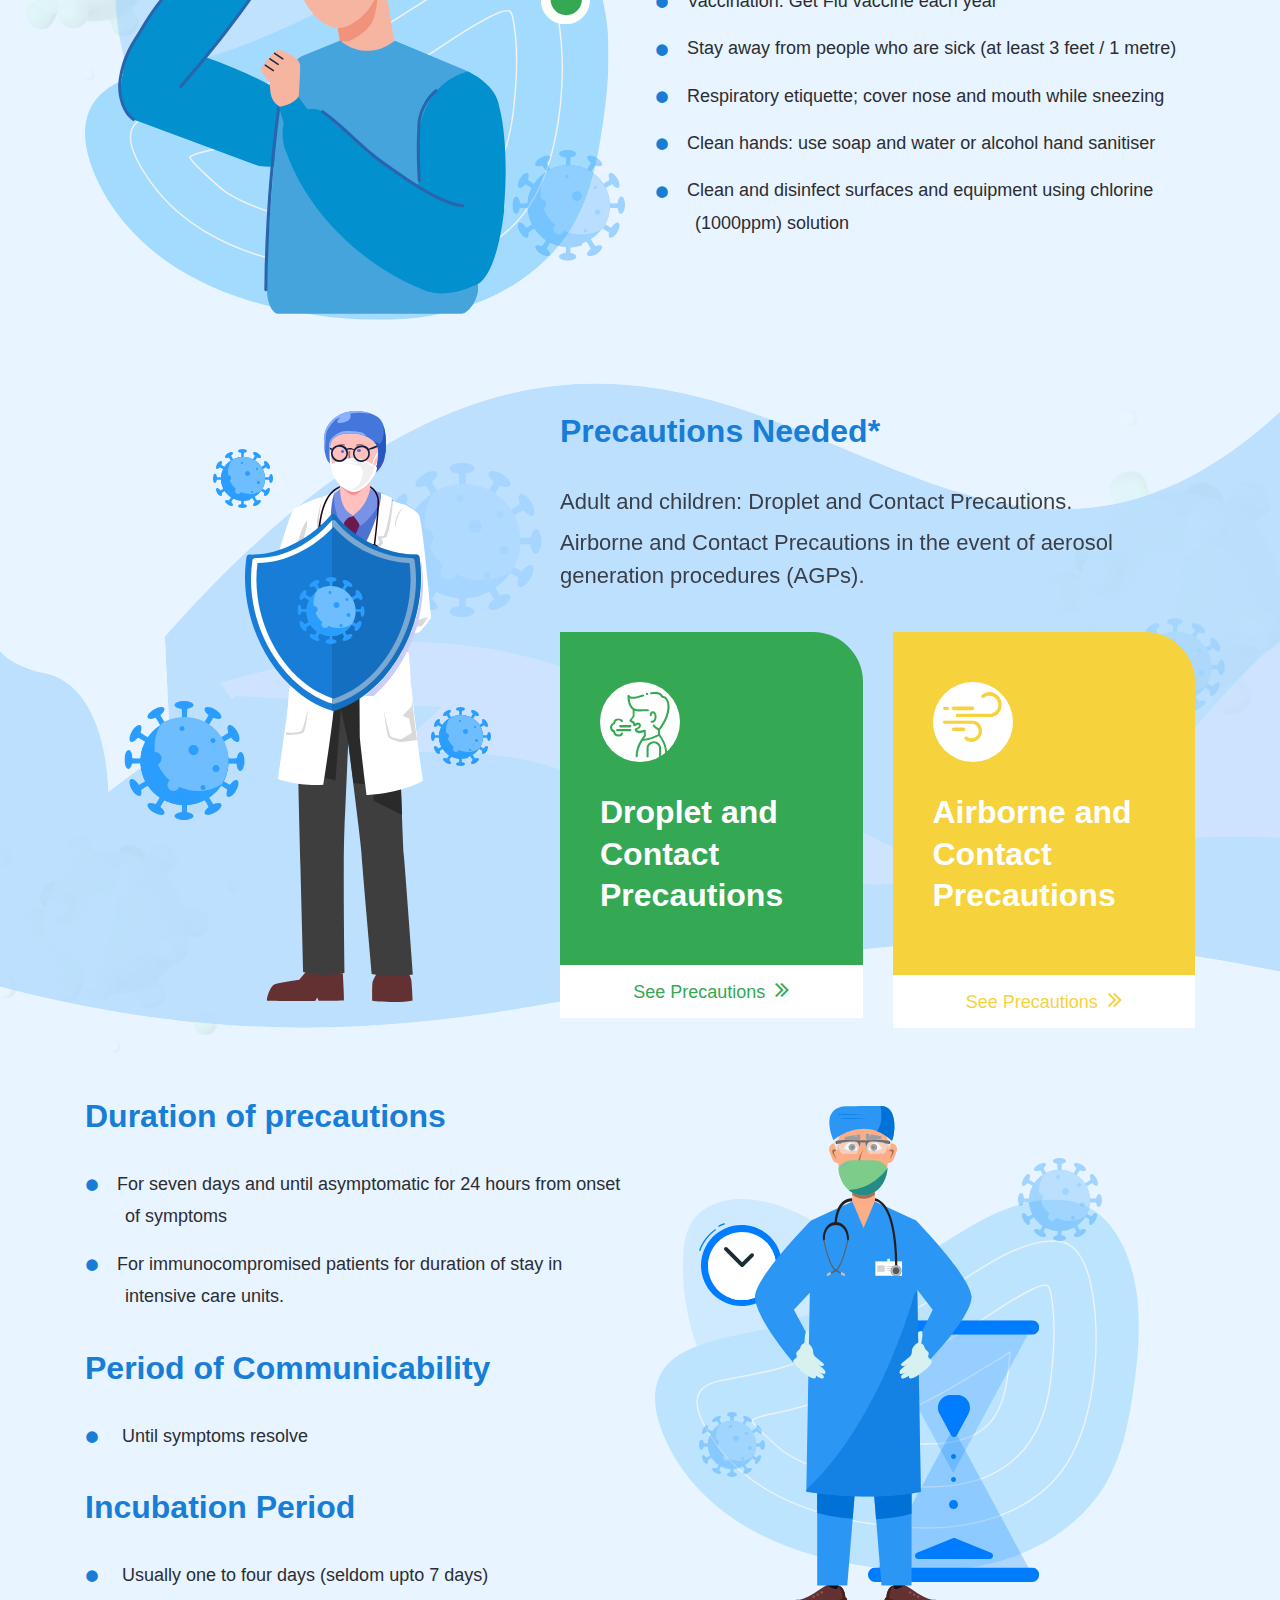
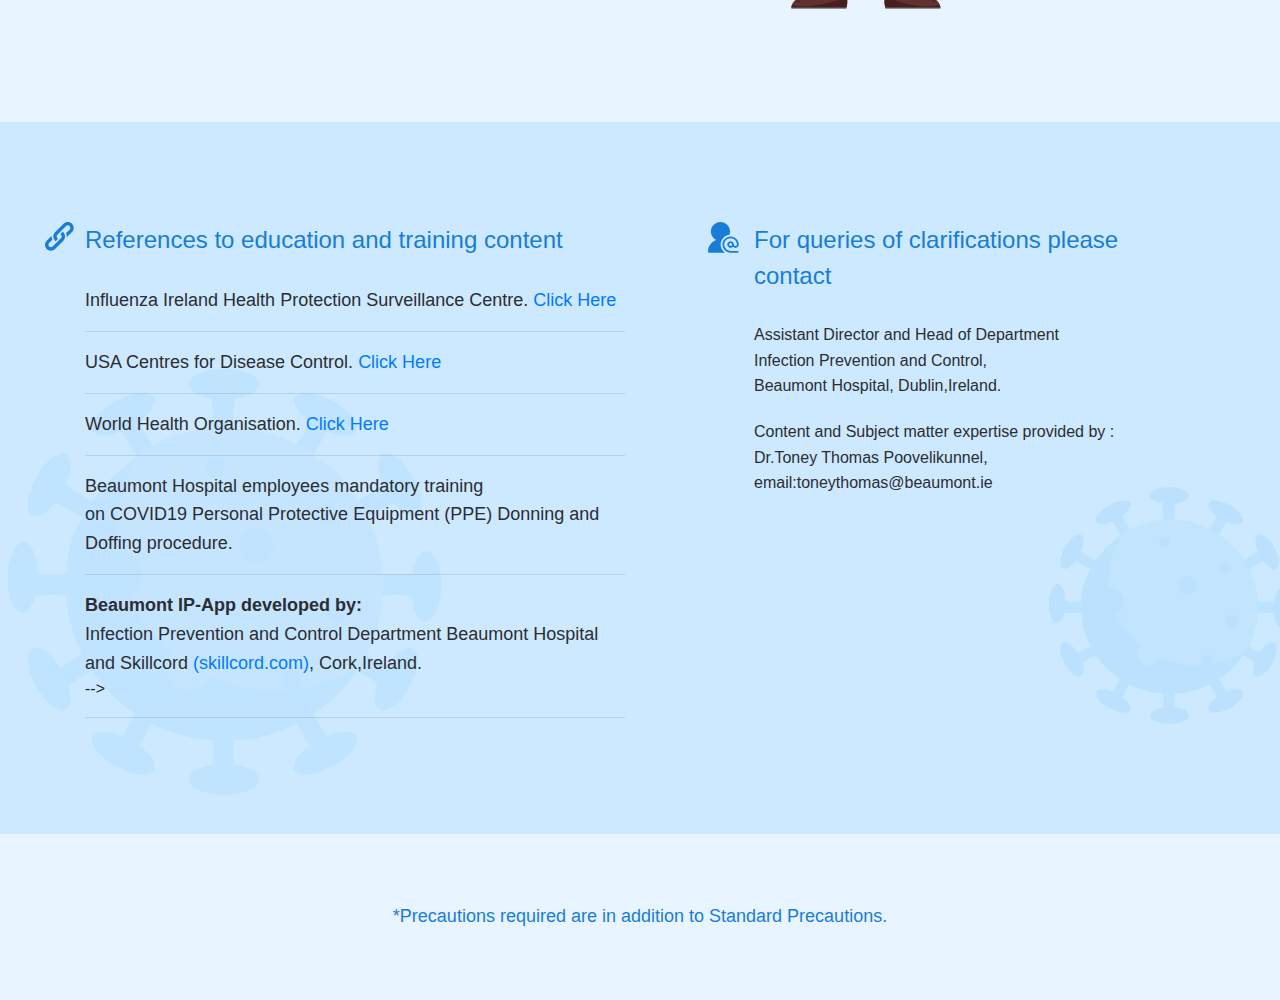
==== commit a8e8c468: "Merge branch 'main' of https://github.com/Balaji-Rahunathan/influenza into main" ====
--- a/index.html
+++ b/index.html
@@ -308,7 +308,7 @@
                   </li>
                 </ul>
               </div>
-              <h2 class="cont_head">Comments</h2>
+              <!-- <h2 class="cont_head">Comments</h2>
 
               <div class="cont_list">
                 <ul>
@@ -316,7 +316,7 @@
                     Precautions required are in addition to Standard Precautions *. 
                   </li>
                 </ul>
-              </div>
+              </div> -->
             </div>
           </div>
         </div>
@@ -363,8 +363,8 @@
                 The Beaumont Hospital COVID19 education and training materials
                 are developed based on the Health Protection Surveillance
                 Centre (HPSC) Ireland national guidance on coronavirus.
-                <a href="https://www.hpsc.ie/a-z/respiratory/coronavirus/novelcoronavirus/" target="_blank">
-                  Click Here</a>
+                <!-- <a href="https://www.hpsc.ie/a-z/respiratory/coronavirus/novelcoronavirus/" target="_blank">
+                  Click Here</a> -->
               </p>
               <hr />
               <p class="para-cont">
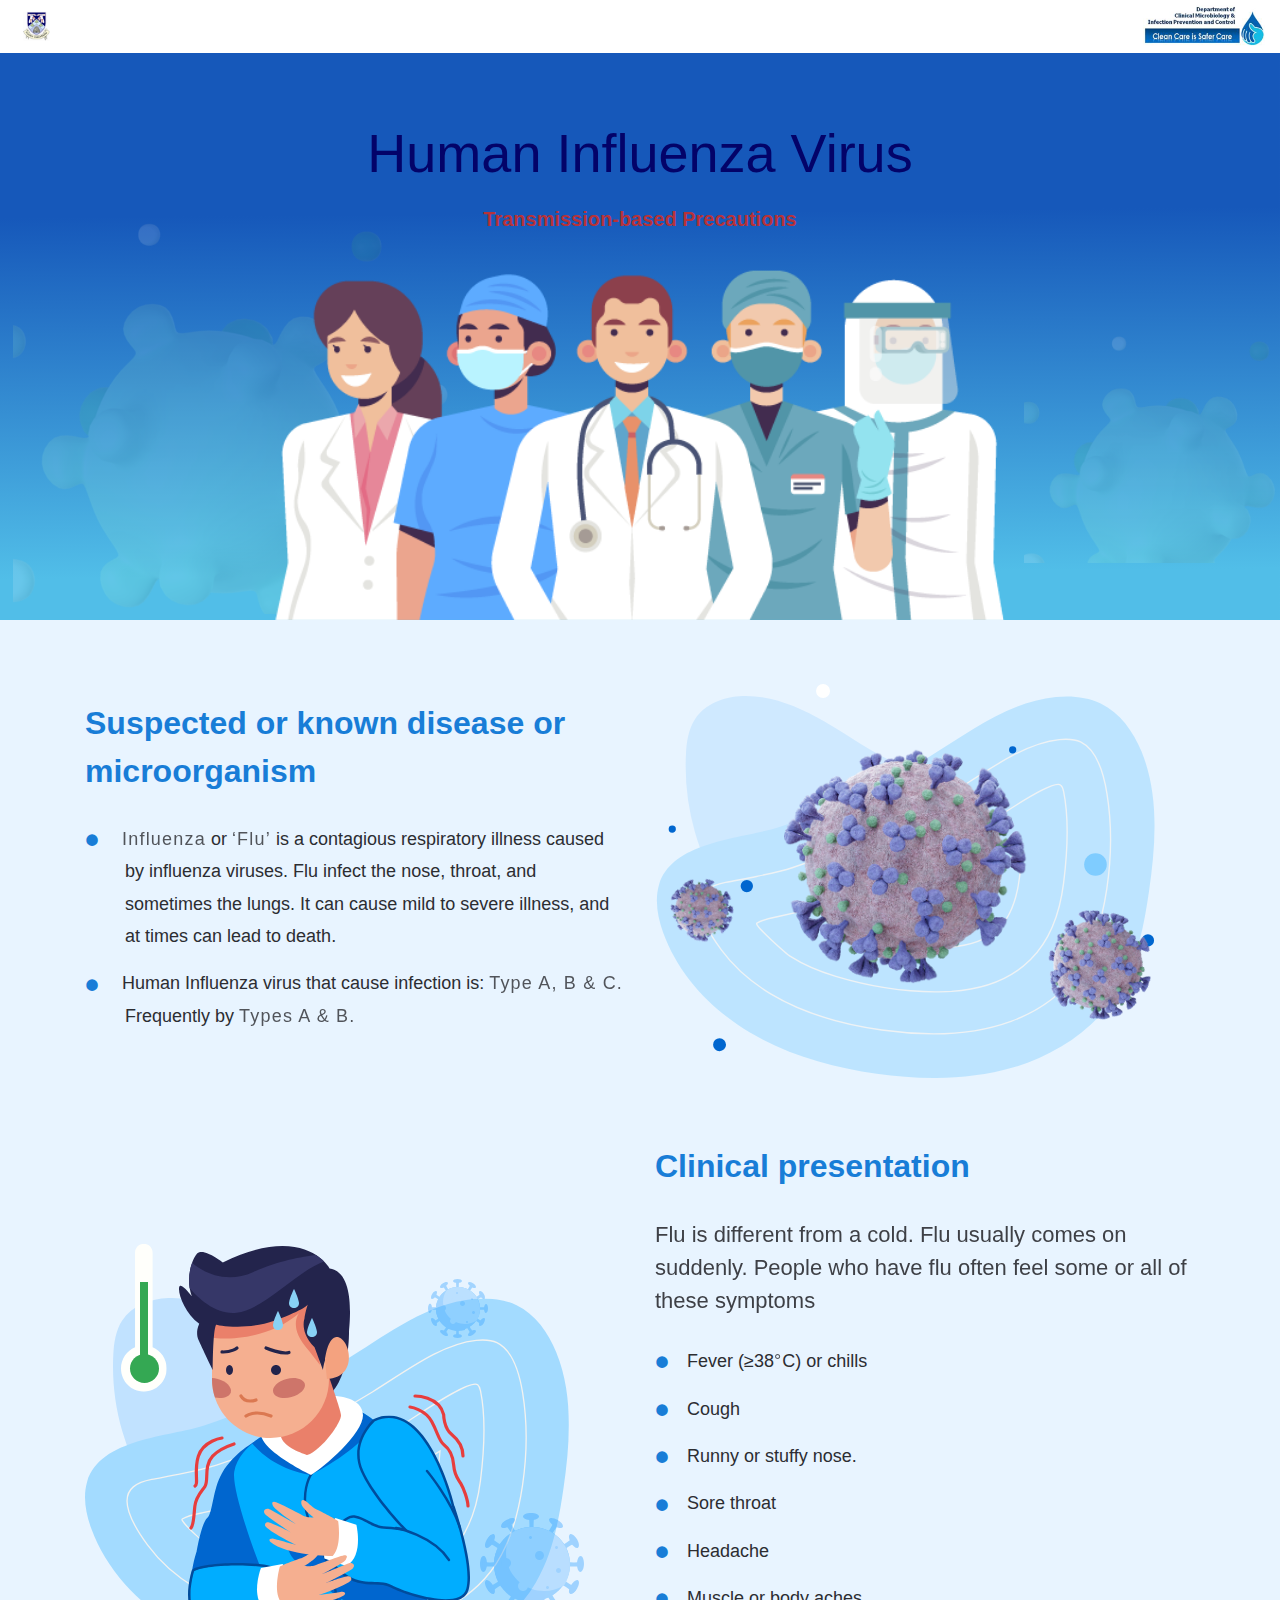
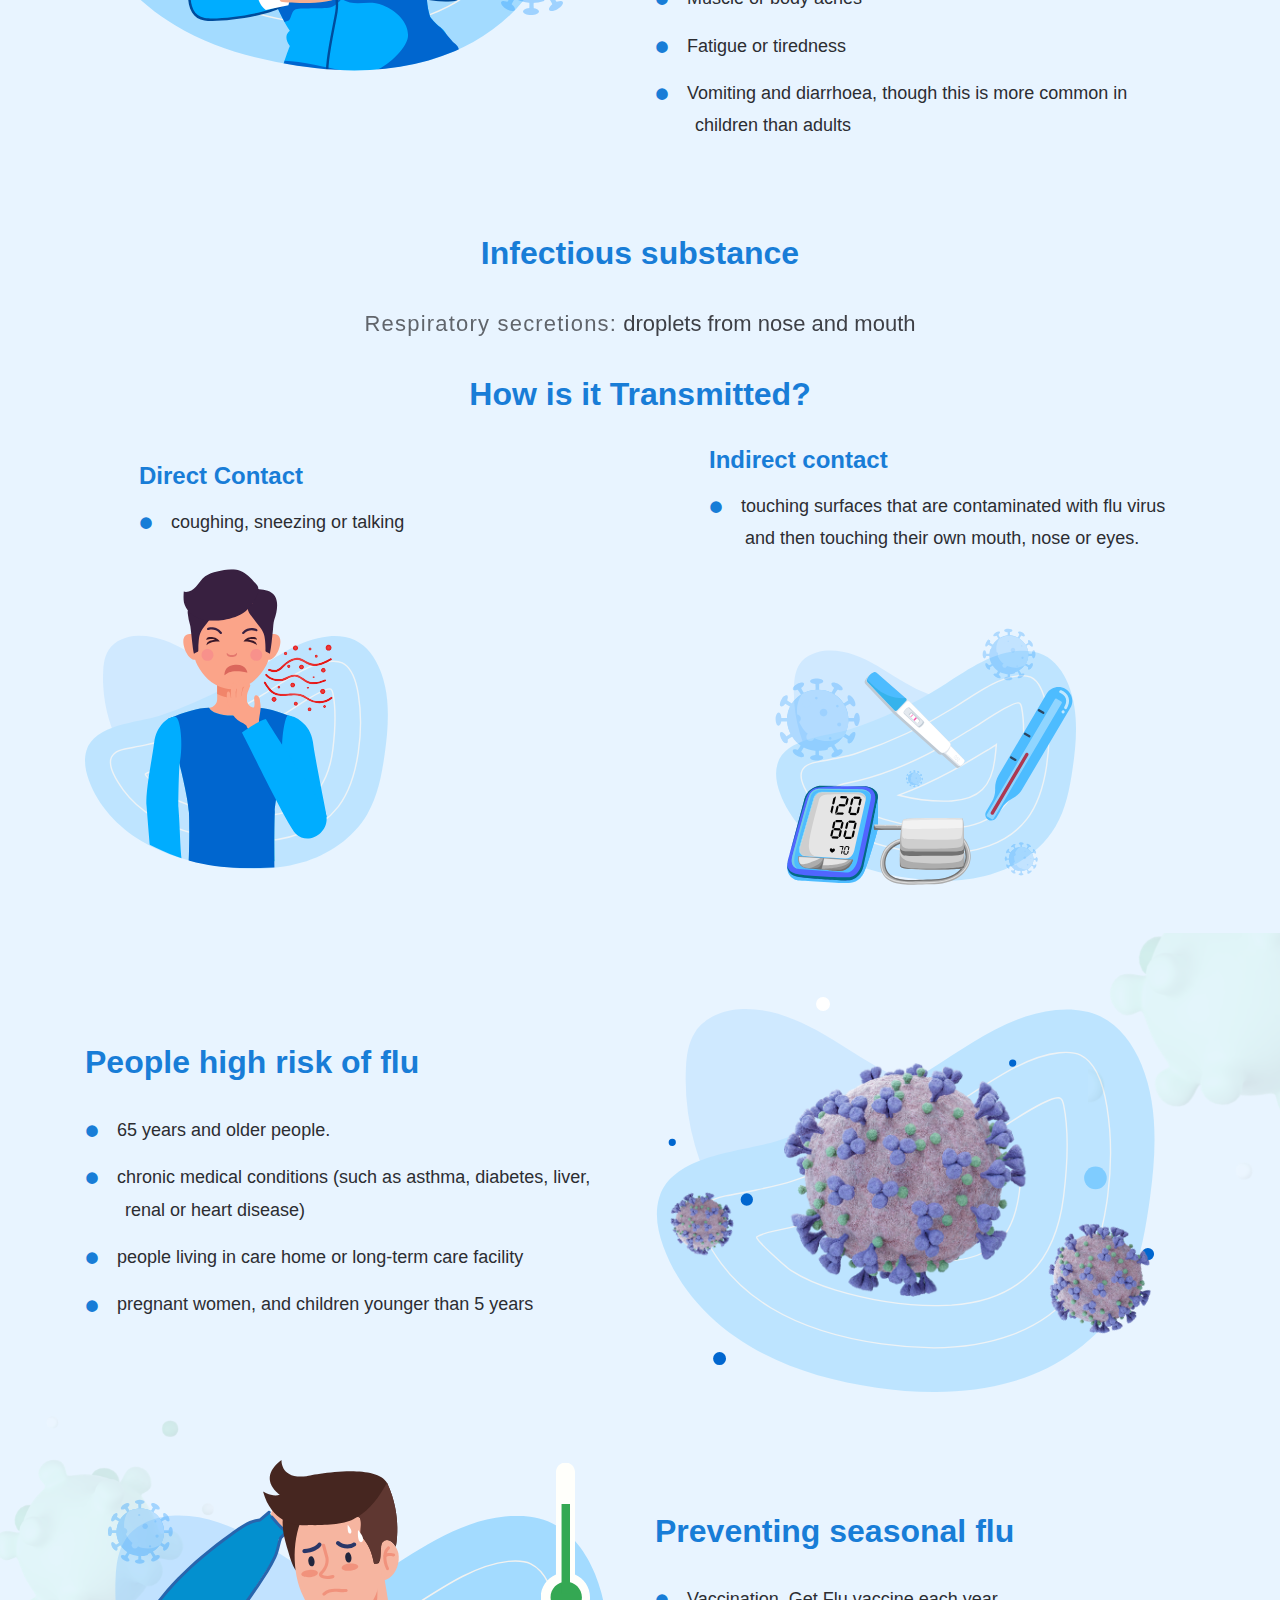
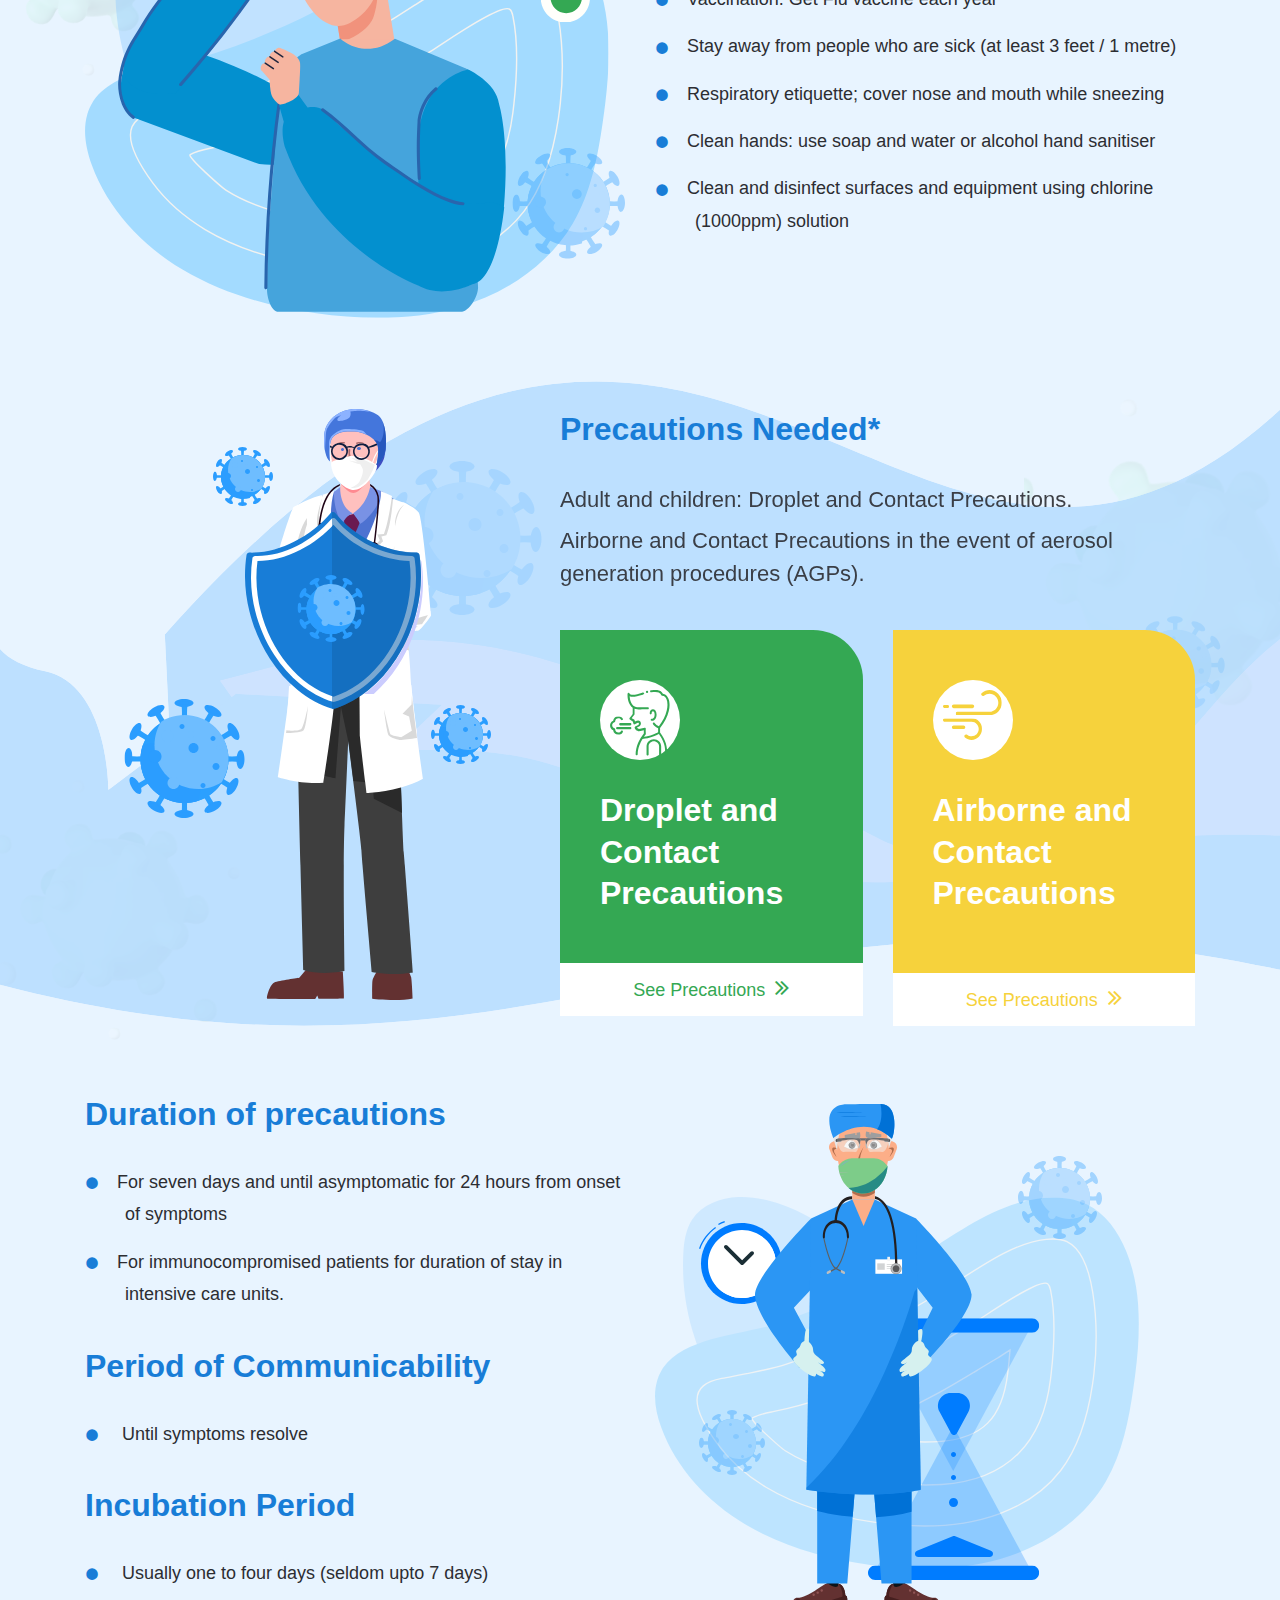
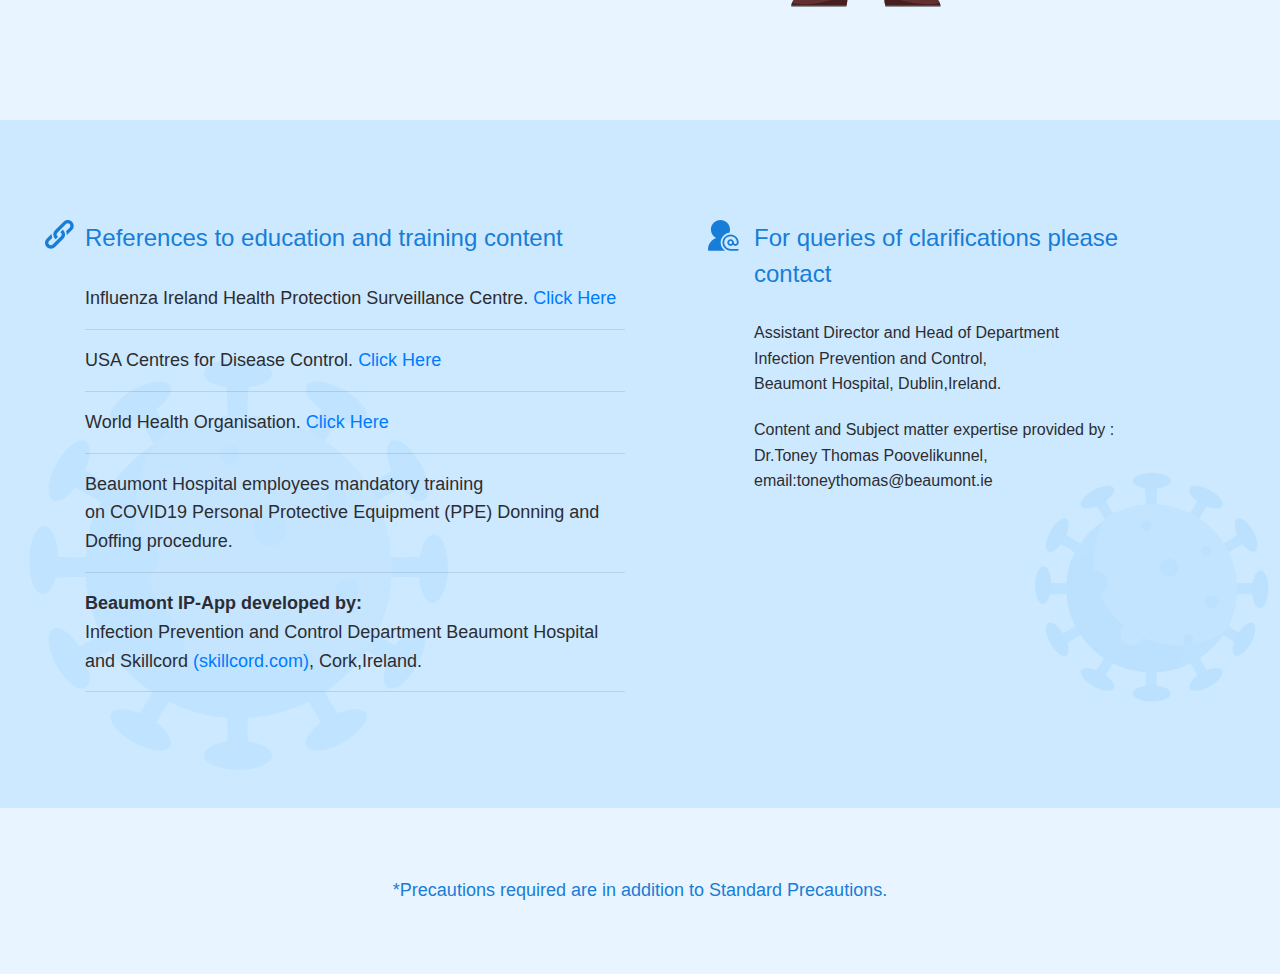
==== commit 891e0be0: "design issue fixed in mobile" ====
--- a/index.html
+++ b/index.html
@@ -133,24 +133,28 @@
             <h2 class="cont_head_1">How is it Transmitted?</h2>
             <div class="row align-items-center">
               <div class="col-lg-6 col-md-6 my-auto text-reverse">
-                <h2 class="transmitted-head order-sm-2 order-md-1">Direct Contact</h2>
-                <ul>
-                  <li class="transmitted-li order-sm-3 order-md-2">coughing, sneezing or talking</li>
-                </ul>
-                <div style="height: 300px;"><img style="height: 100%;" class="img-fluid mx-auto transmitted-image-one order-sm-1 order-md-3" src="assets/img/Respiratory Secretions.svg" alt="" /></div>              
-                <p class="cont_par_1 mobi_pad">
-                </p>
-                
-              </div>
+                <div class="transmitted-container">
+                  <h2 class="transmitted-head">Direct Contact</h2>
+                  <ul>
+                    <li class="transmitted-li">coughing, sneezing or talking</li>
+                  </ul>
+                </div>                
+                <div style="height: 300px;" class="mb-5 mx-auto"><img style="height: 100%;" class="img-fluid mx-auto transmitted-image-one" src="assets/img/Respiratory Secretions.svg" alt="" /></div>              
+                <!-- <p class="cont_par_1 mobi_pad">
+                </p> -->
+              </div>
+
               <div class="col-lg-6 col-md-6 my-auto text-reverse">
-                <h2 class="transmitted-head">Indirect contact</h2>
-                <ul>
-                  <li class="transmitted-li">touching surfaces that are contaminated with flu virus and then touching their own mouth, nose or eyes.</li>
-                </ul>
-                <div style="height: 300px;"><img style="height: 100%;" class="img-fluid mx-auto d-block transmitted-image-one" src="assets/img/Body Fluids.svg" alt="" /></div>
-                <p class="cont_par_1">
-                  <!-- Body fluids -->
-                </p>
+                <div class="transmitted-container">
+                  <h2 class="transmitted-head">Indirect contact</h2>
+                  <ul>
+                    <li class="transmitted-li">touching surfaces that are contaminated with flu virus and then touching their own mouth, nose or eyes.</li>
+                  </ul>
+                </div>                
+                <div style="height: 300px;" class="mb-5 mx-auto"><img style="height: 100%;" class="img-fluid mx-auto d-block transmitted-image-one" src="assets/img/Body Fluids.svg" alt="" /></div>
+                <!-- <p class="cont_par_1">
+                  Body fluids
+                </p> -->
                 
               </div>
             </div>
@@ -374,7 +378,7 @@
                   (skillcord.com)</a>, Cork,Ireland.
 
                 <br>
-              </p> -->
+              </p> 
 
               <!--  <p class="para-cont">
                 <b>Content and subject matter expertise provided by:</b><br>
--- a/assets/css/style.css
+++ b/assets/css/style.css
@@ -538,7 +538,7 @@
   opacity: 0.9;
 }
 
-.how-transmitted .transmitted-head {
+.how-transmitted .transmitted-container .transmitted-head {
   line-height: 1;
   color: #187dd7;
   font-size: 24px;
@@ -547,10 +547,10 @@
   padding-bottom: 10px;
   margin-left: 10%;
 }
-.how-transmitted ul {
+.how-transmitted .transmitted-container ul {
   list-style-type: none;
 }
-.how-transmitted ul li {
+.how-transmitted .transmitted-container ul li {
   margin-bottom: 0rem;
     color: #2c2d32;
     text-align: left;
@@ -560,10 +560,10 @@
     padding-bottom: 15px;
     margin-left: 10%;
 }
-.how-transmitted ul li::marker {
+.how-transmitted .transmitted-container ul li::marker {
   display: none !important;
 }
-.how-transmitted ul li::before {
+.how-transmitted .transmitted-container ul li::before {
   content: "\2022";
     color: #187dd7;
     font-weight: bold;
@@ -1841,10 +1841,8 @@
   .text-reverse {
     display: flex;
     flex-direction: column-reverse;
-    align-items: flex-start;
-    justify-content: flex-start;
   }
   .text-reverse .transmitted-image-one {
-    margin: 30px 0px;
+    margin: 0px 0px;
   }
 }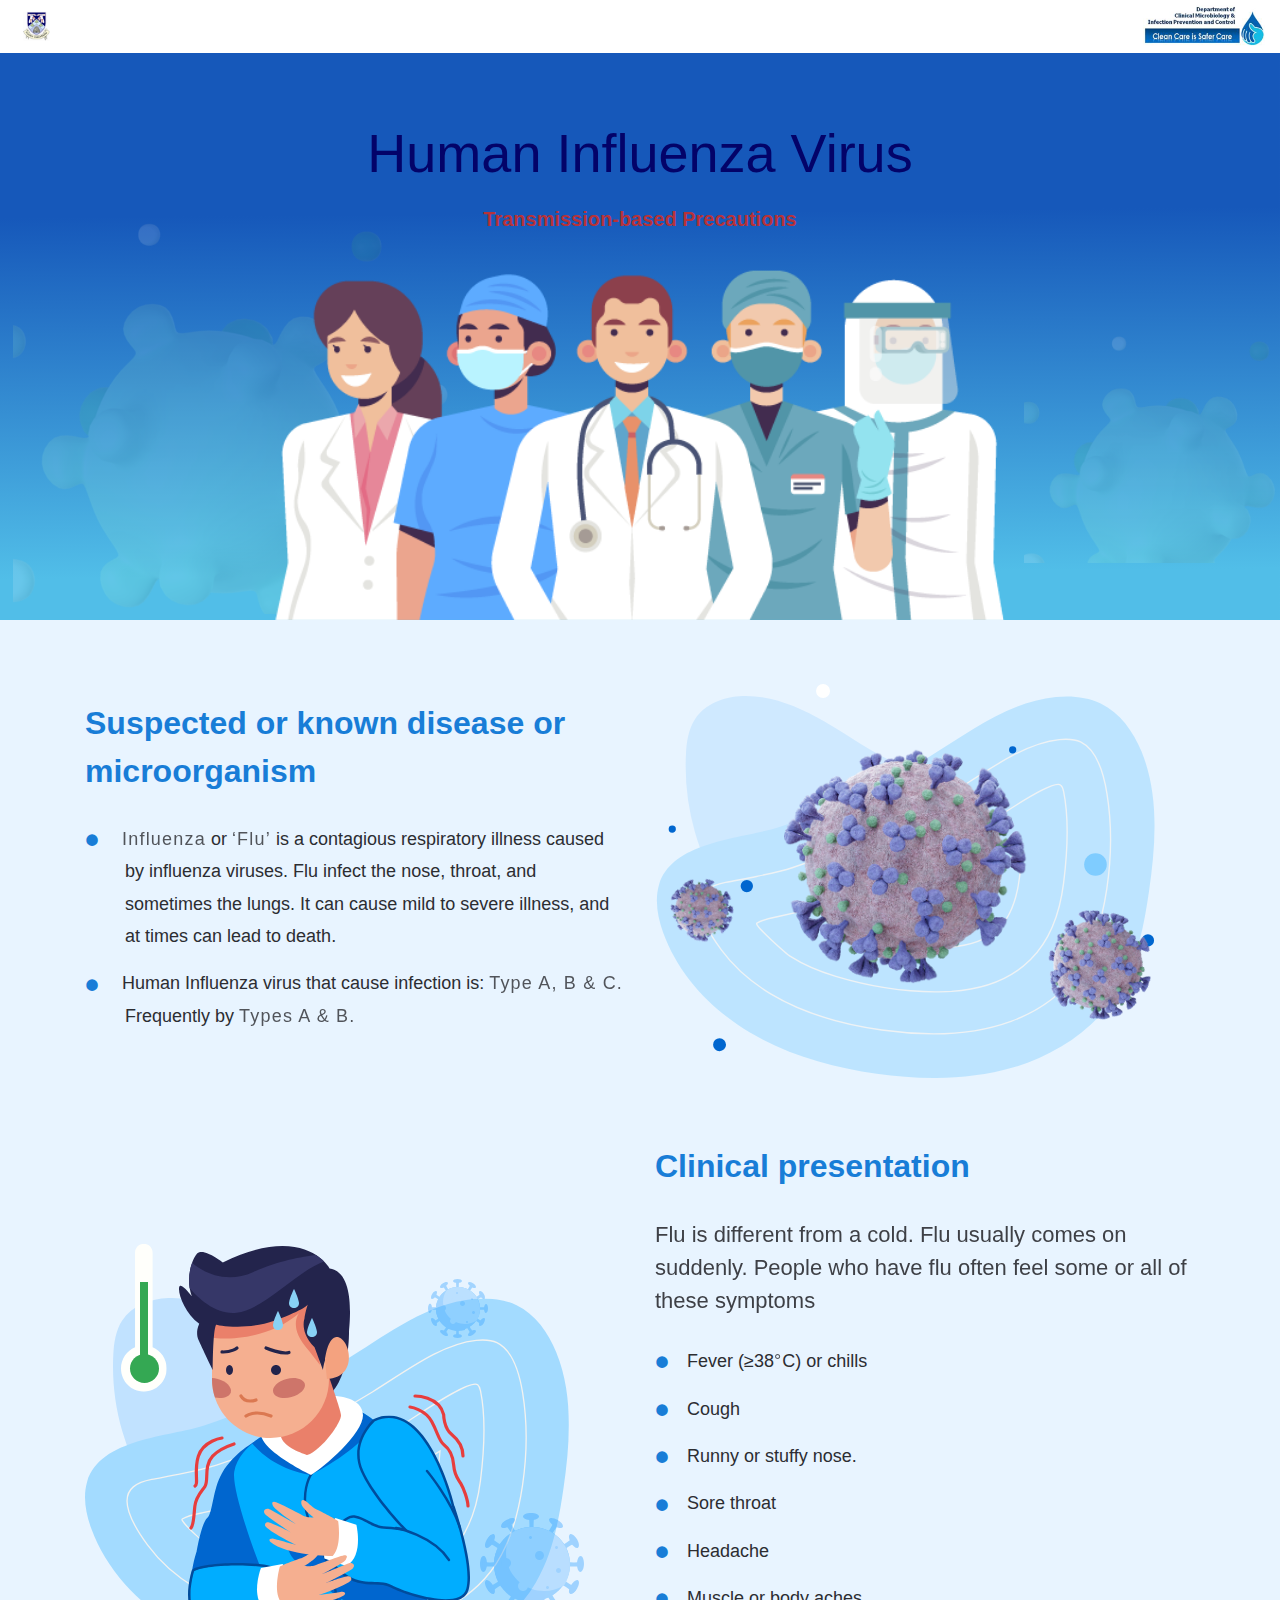
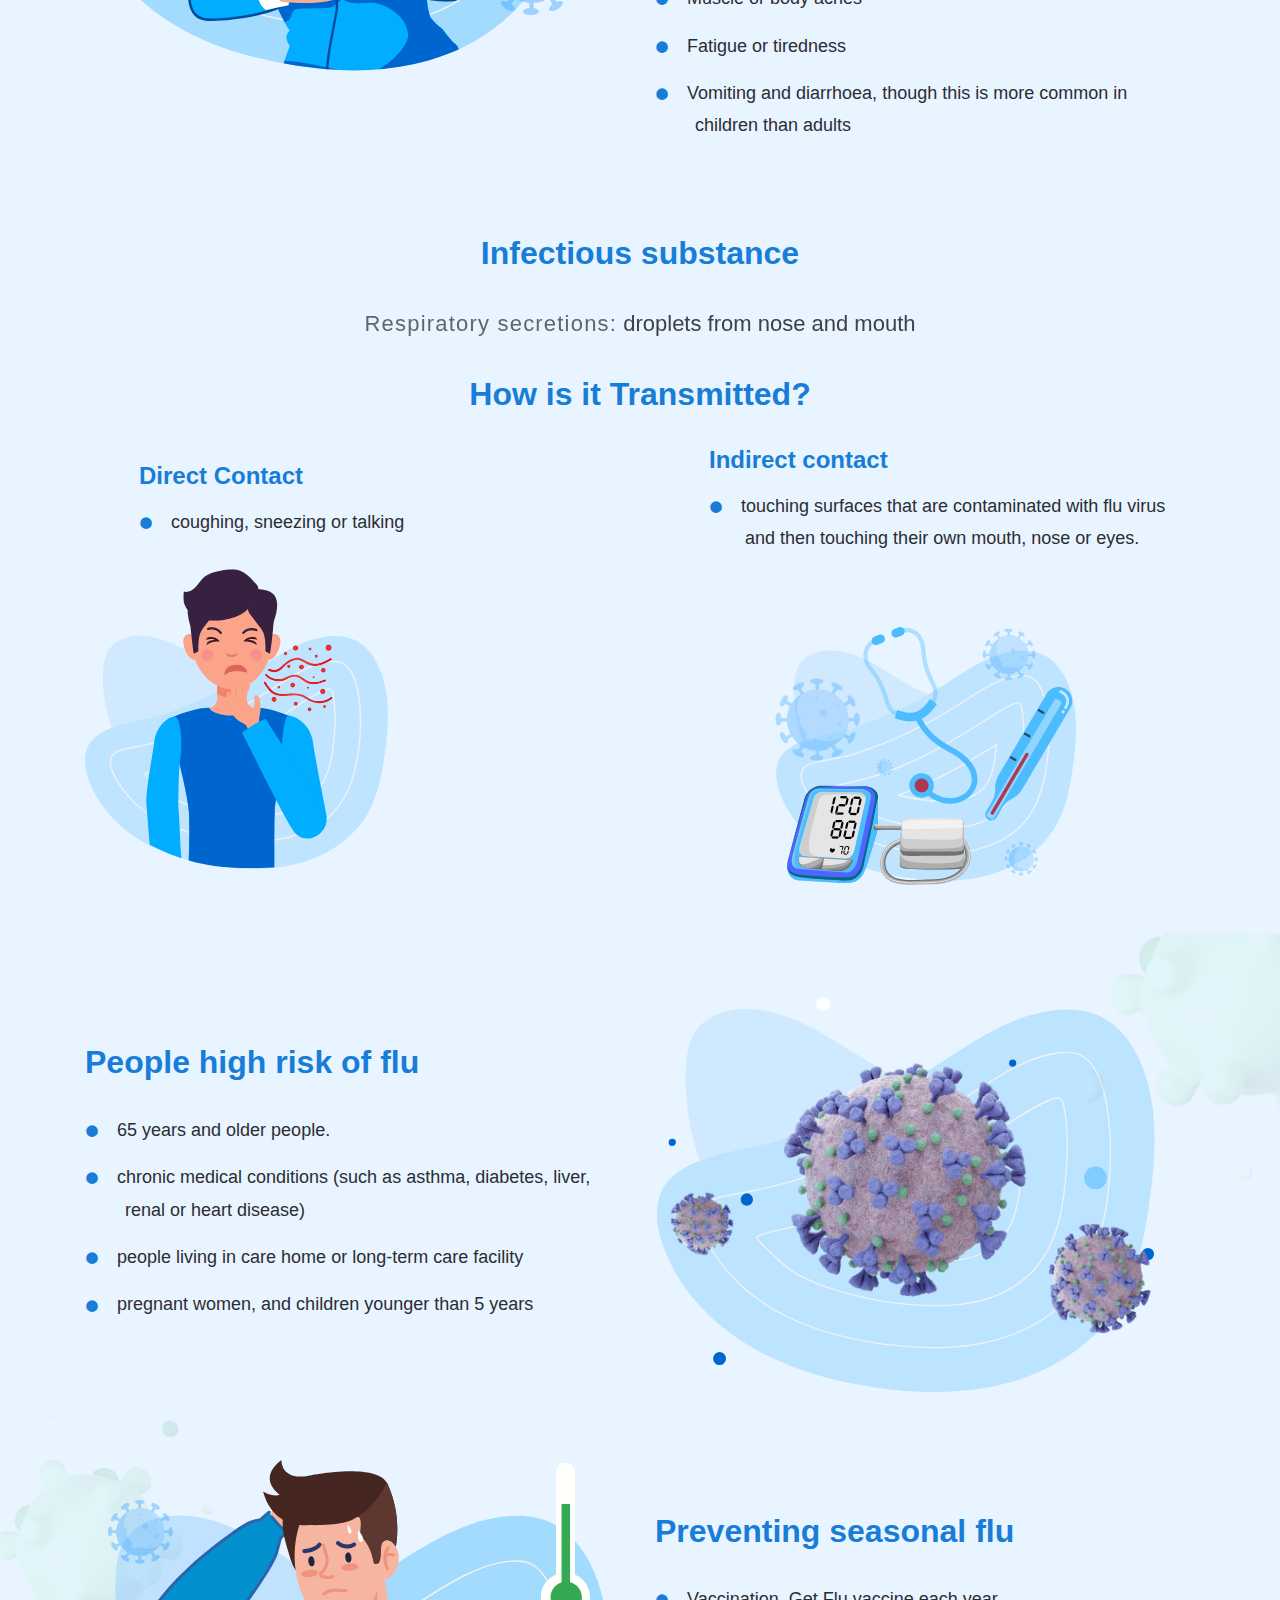
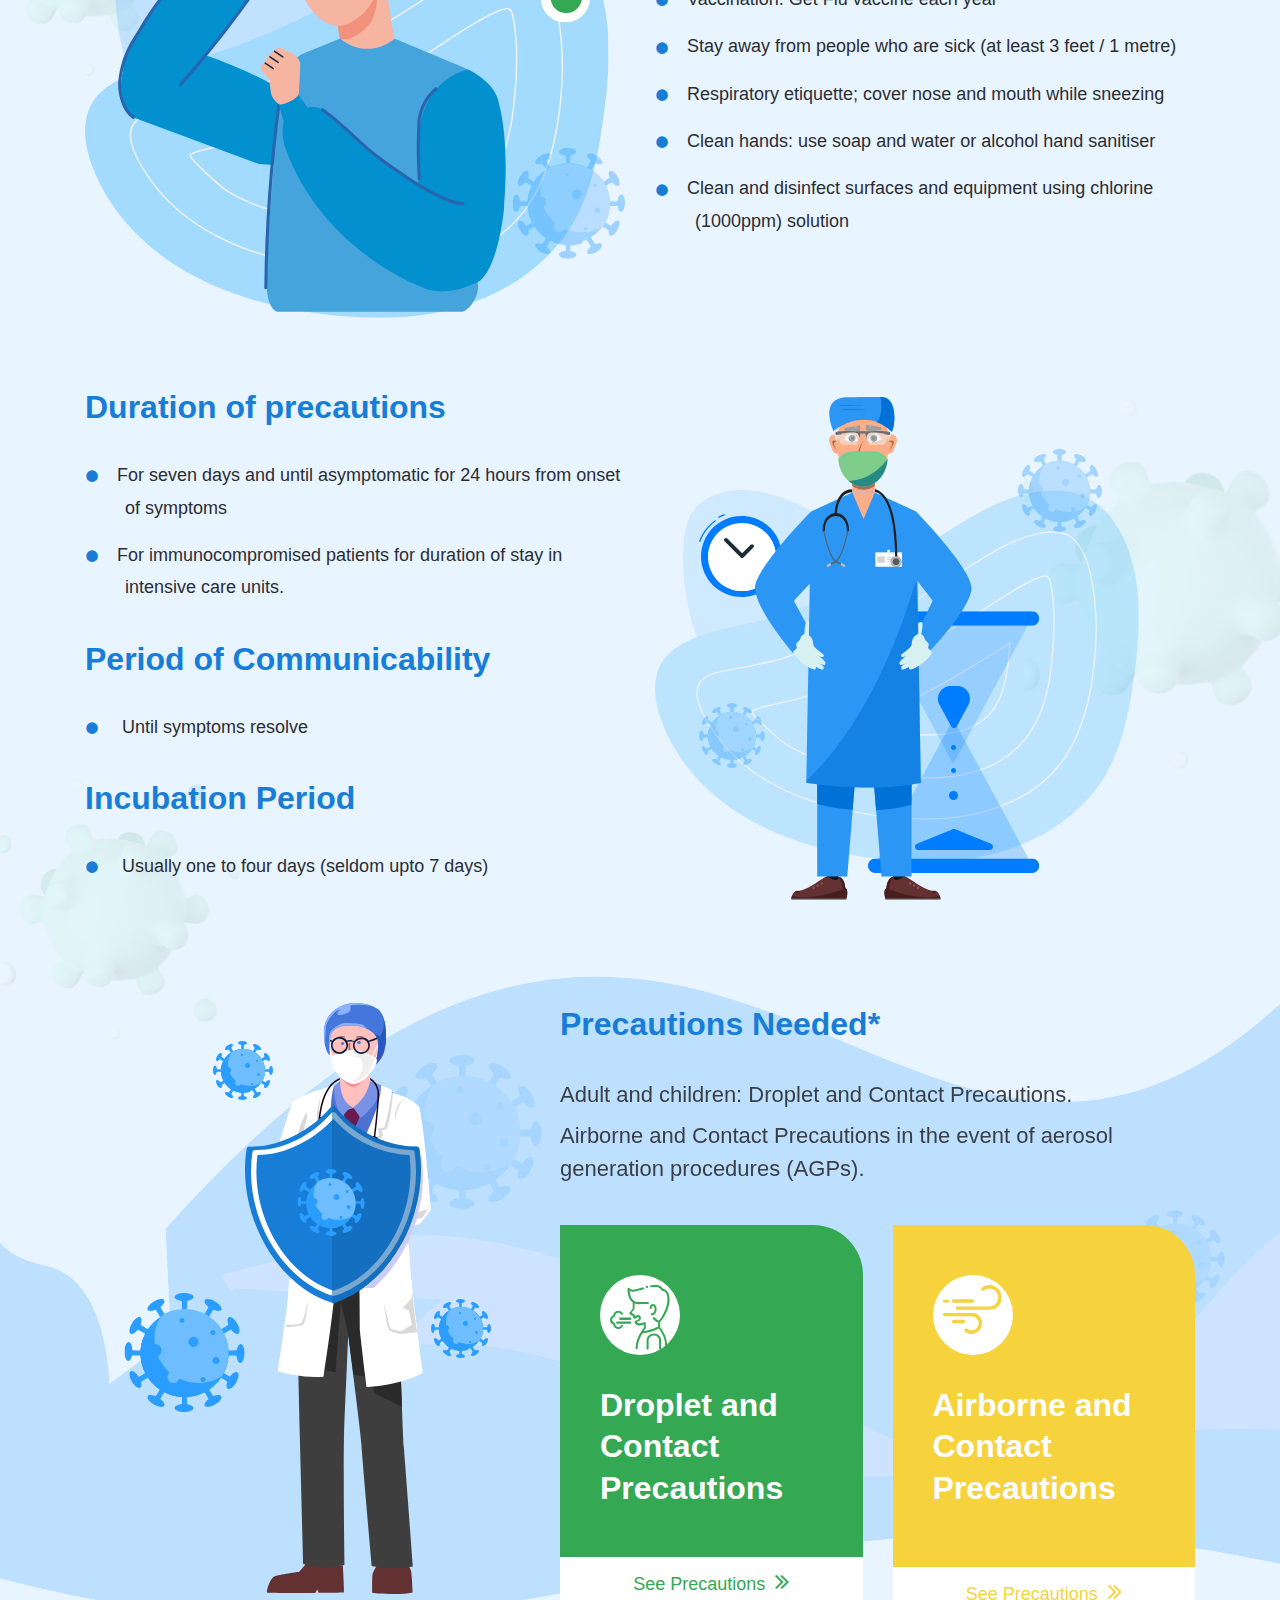
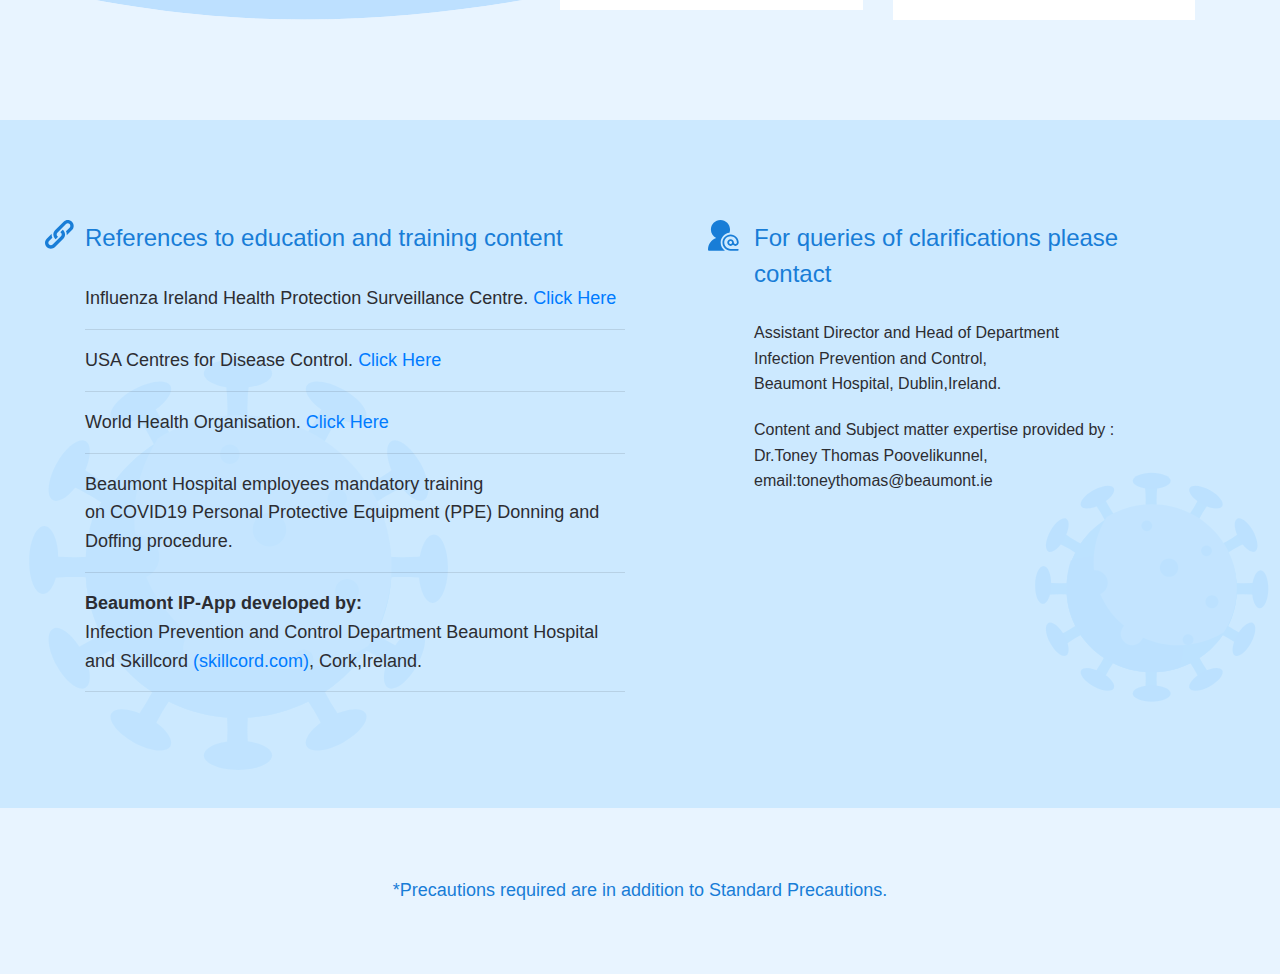
==== commit 9a90c29a: "swap elements" ====
--- a/index.html
+++ b/index.html
@@ -207,6 +207,56 @@
                   
                 </ul>
               </div>
+            </div>
+          </div>
+        </div>
+      </section>
+
+
+      <section class="sec_pad">
+        <div class="container">
+          <div class="row align-items-center">
+            <div class="col-lg-6 col-md-6 order-lg-2 my-auto">
+              <img class="img-fluid mobi_pad" src="assets/img/Duration.svg" alt="" />
+            </div>
+            <div class="col-lg-6 col-md-6 order-lg-1">
+              <h2 class="cont_head">Duration of precautions</h2>
+
+              <div class="cont_list">
+                <ul>
+                  <li>For seven days and until asymptomatic for 24 hours from onset of symptoms</li>
+                  <li>For immunocompromised patients for duration of stay in intensive care units.</li>
+                </ul>
+              </div>
+
+              <h2 class="cont_head">Period of Communicability</h2>
+
+              <div class="cont_list">
+                <ul>
+                  <li>
+                    Until symptoms resolve 
+                  </li>
+                </ul>
+              </div>
+
+              <h2 class="cont_head">Incubation Period</h2>
+
+              <div class="cont_list">
+                <ul>
+                  <li>
+                    Usually one to four days (seldom upto 7 days)
+                  </li>
+                </ul>
+              </div>
+              <!-- <h2 class="cont_head">Comments</h2>
+
+              <div class="cont_list">
+                <ul>
+                  <li>
+                    Precautions required are in addition to Standard Precautions *. 
+                  </li>
+                </ul>
+              </div> -->
             </div>
           </div>
         </div>
@@ -277,54 +327,7 @@
         <div class="image_bg_cir_11 image_bg_cir_21"></div>
         <div class="image_bg_cir_12 image_bg_cir_22"></div>
       </section>
-      <section class="sec_pad">
-        <div class="container">
-          <div class="row align-items-center">
-            <div class="col-lg-6 col-md-6 order-lg-2 my-auto">
-              <img class="img-fluid mobi_pad" src="assets/img/Duration.svg" alt="" />
-            </div>
-            <div class="col-lg-6 col-md-6 order-lg-1">
-              <h2 class="cont_head">Duration of precautions</h2>
-
-              <div class="cont_list">
-                <ul>
-                  <li>For seven days and until asymptomatic for 24 hours from onset of symptoms</li>
-                  <li>For immunocompromised patients for duration of stay in intensive care units.</li>
-                </ul>
-              </div>
-
-              <h2 class="cont_head">Period of Communicability</h2>
-
-              <div class="cont_list">
-                <ul>
-                  <li>
-                    Until symptoms resolve 
-                  </li>
-                </ul>
-              </div>
-
-              <h2 class="cont_head">Incubation Period</h2>
-
-              <div class="cont_list">
-                <ul>
-                  <li>
-                    Usually one to four days (seldom upto 7 days)
-                  </li>
-                </ul>
-              </div>
-              <!-- <h2 class="cont_head">Comments</h2>
-
-              <div class="cont_list">
-                <ul>
-                  <li>
-                    Precautions required are in addition to Standard Precautions *. 
-                  </li>
-                </ul>
-              </div> -->
-            </div>
-          </div>
-        </div>
-      </section>
+ 
       <section class="botttom-bg">
         <div class="container">
           <div class="row">
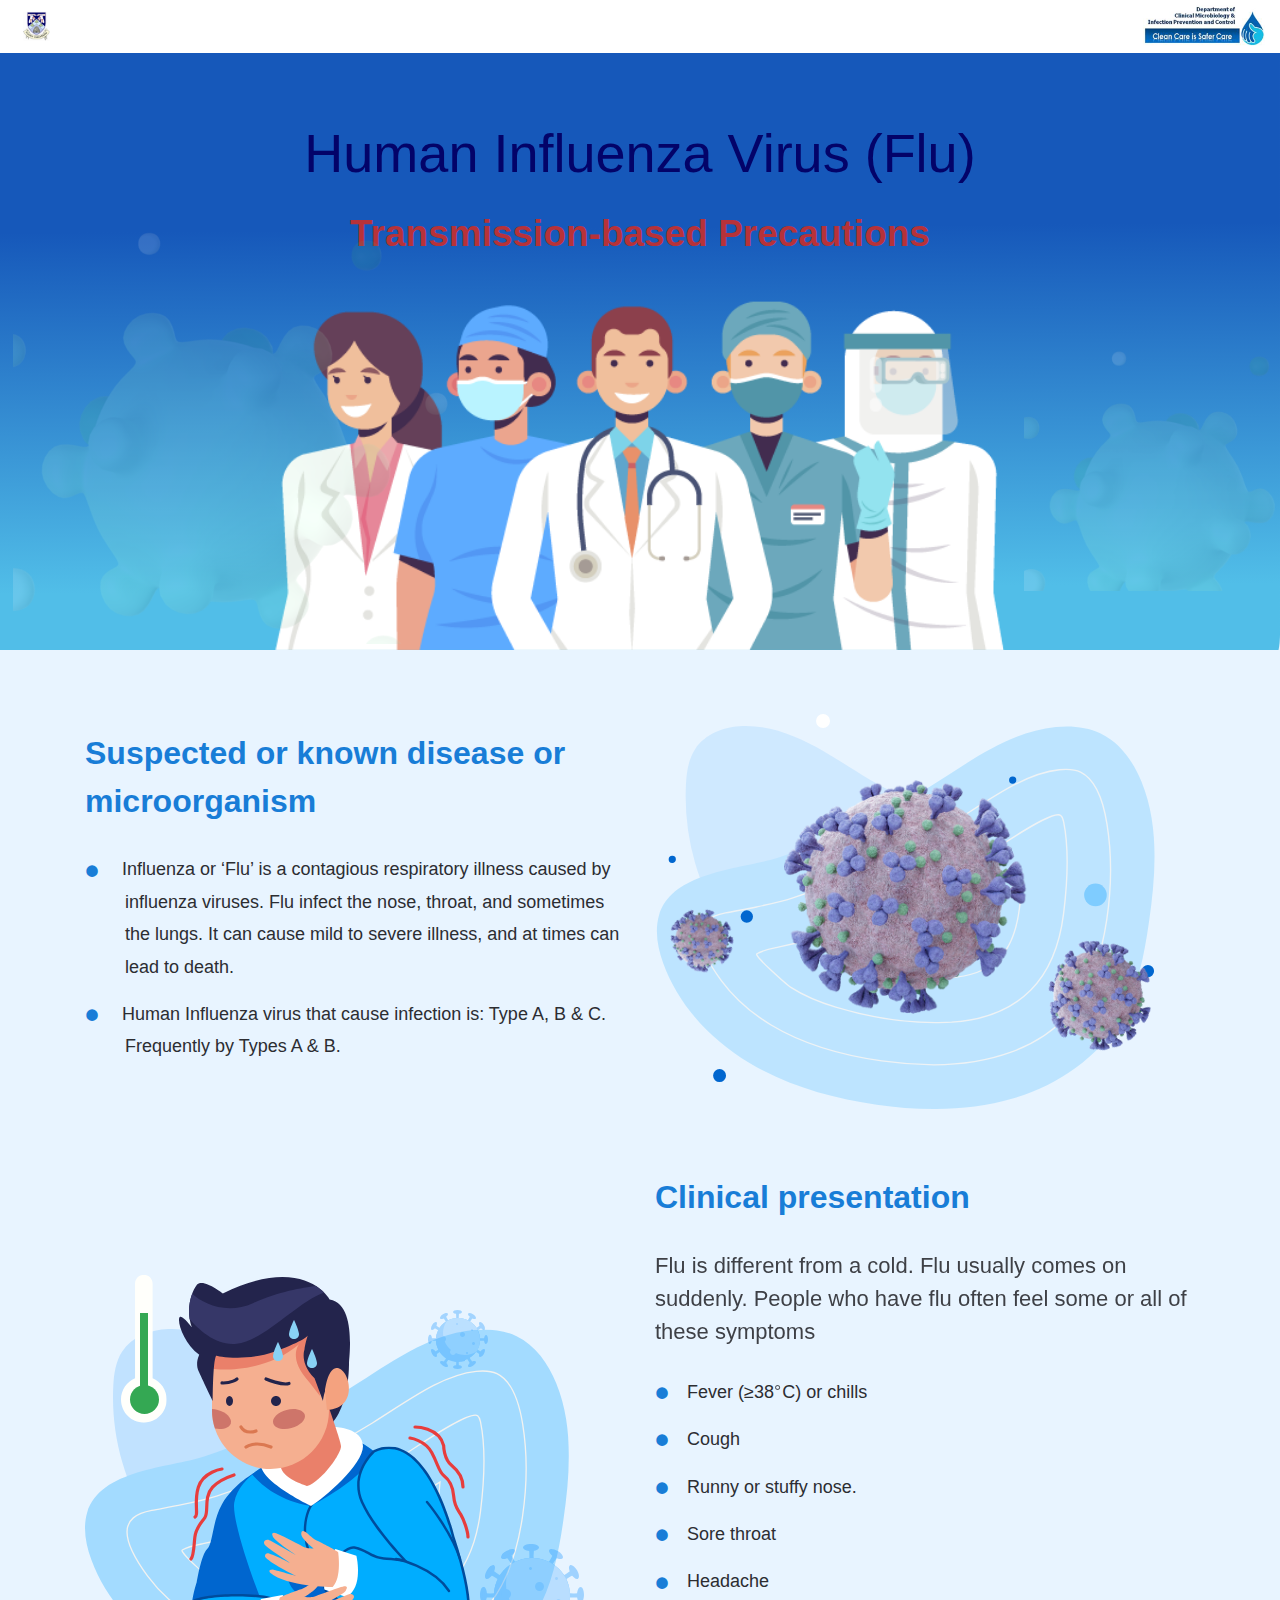
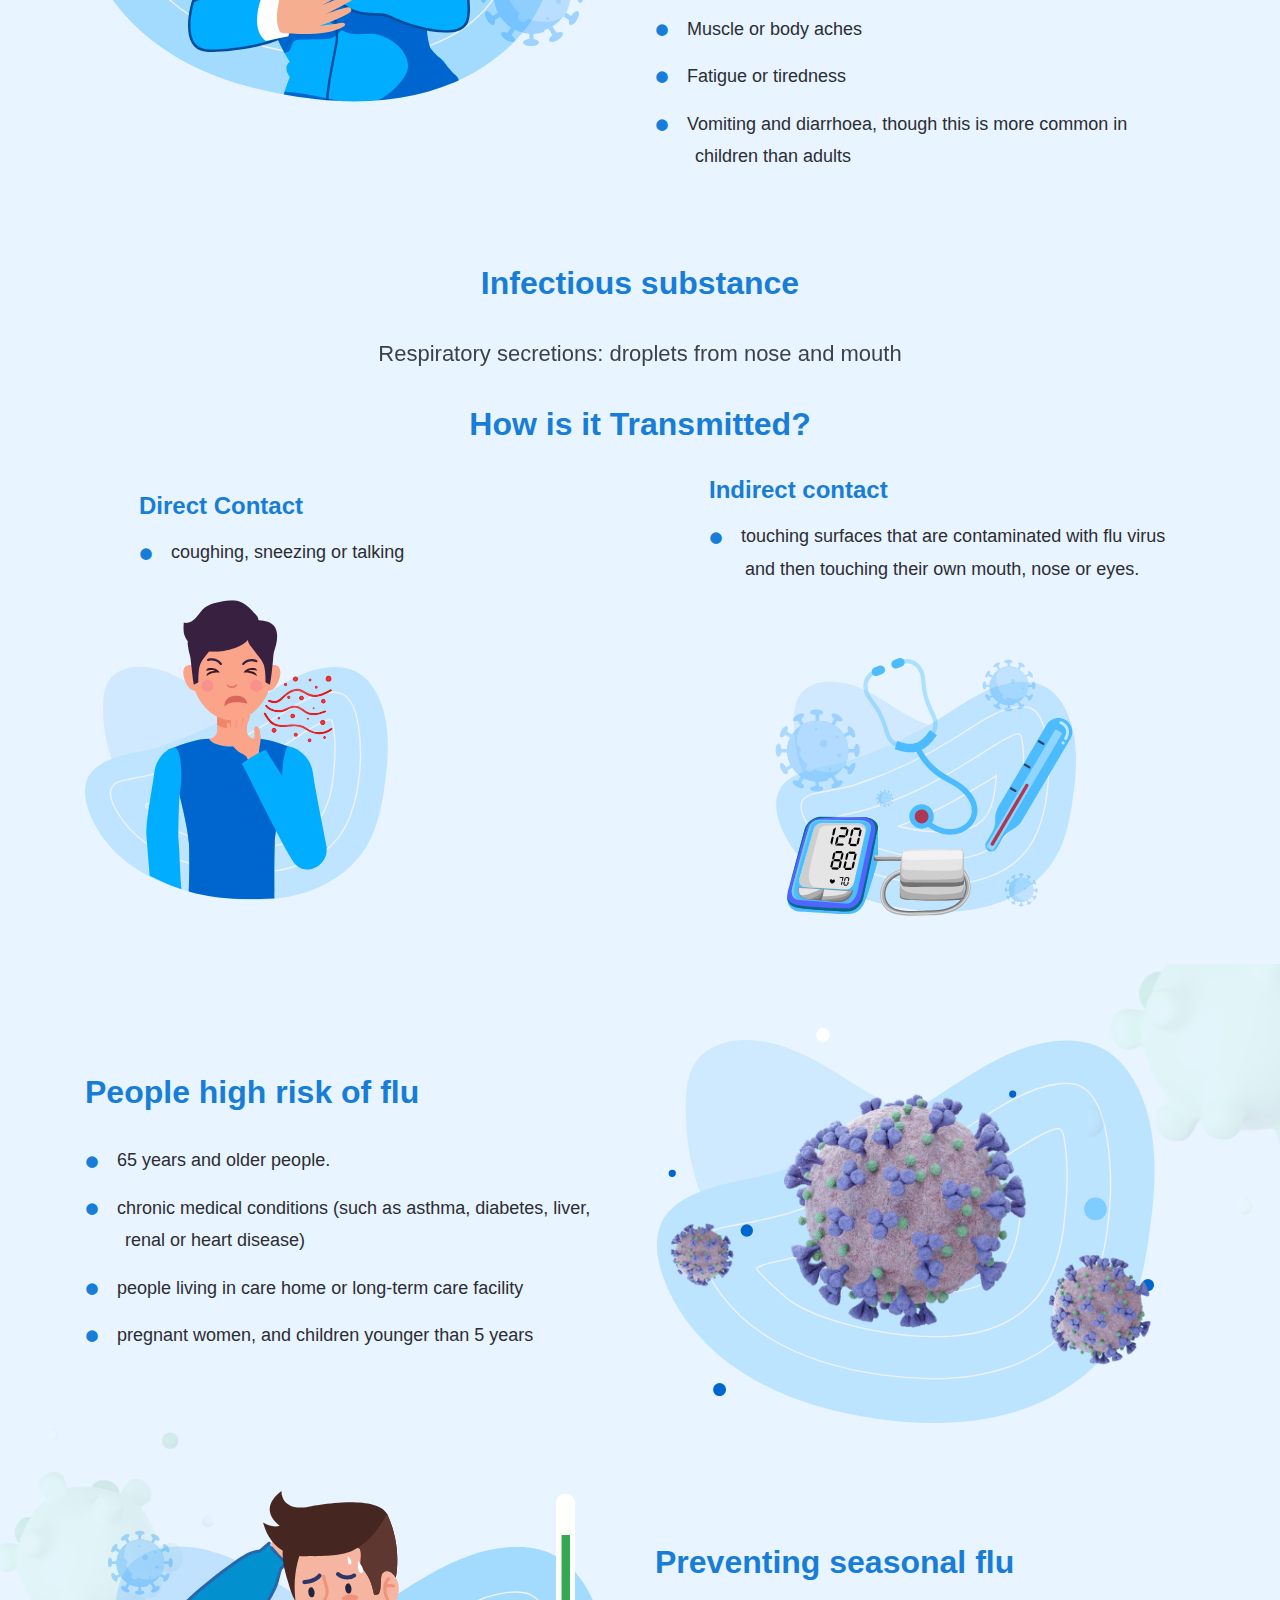
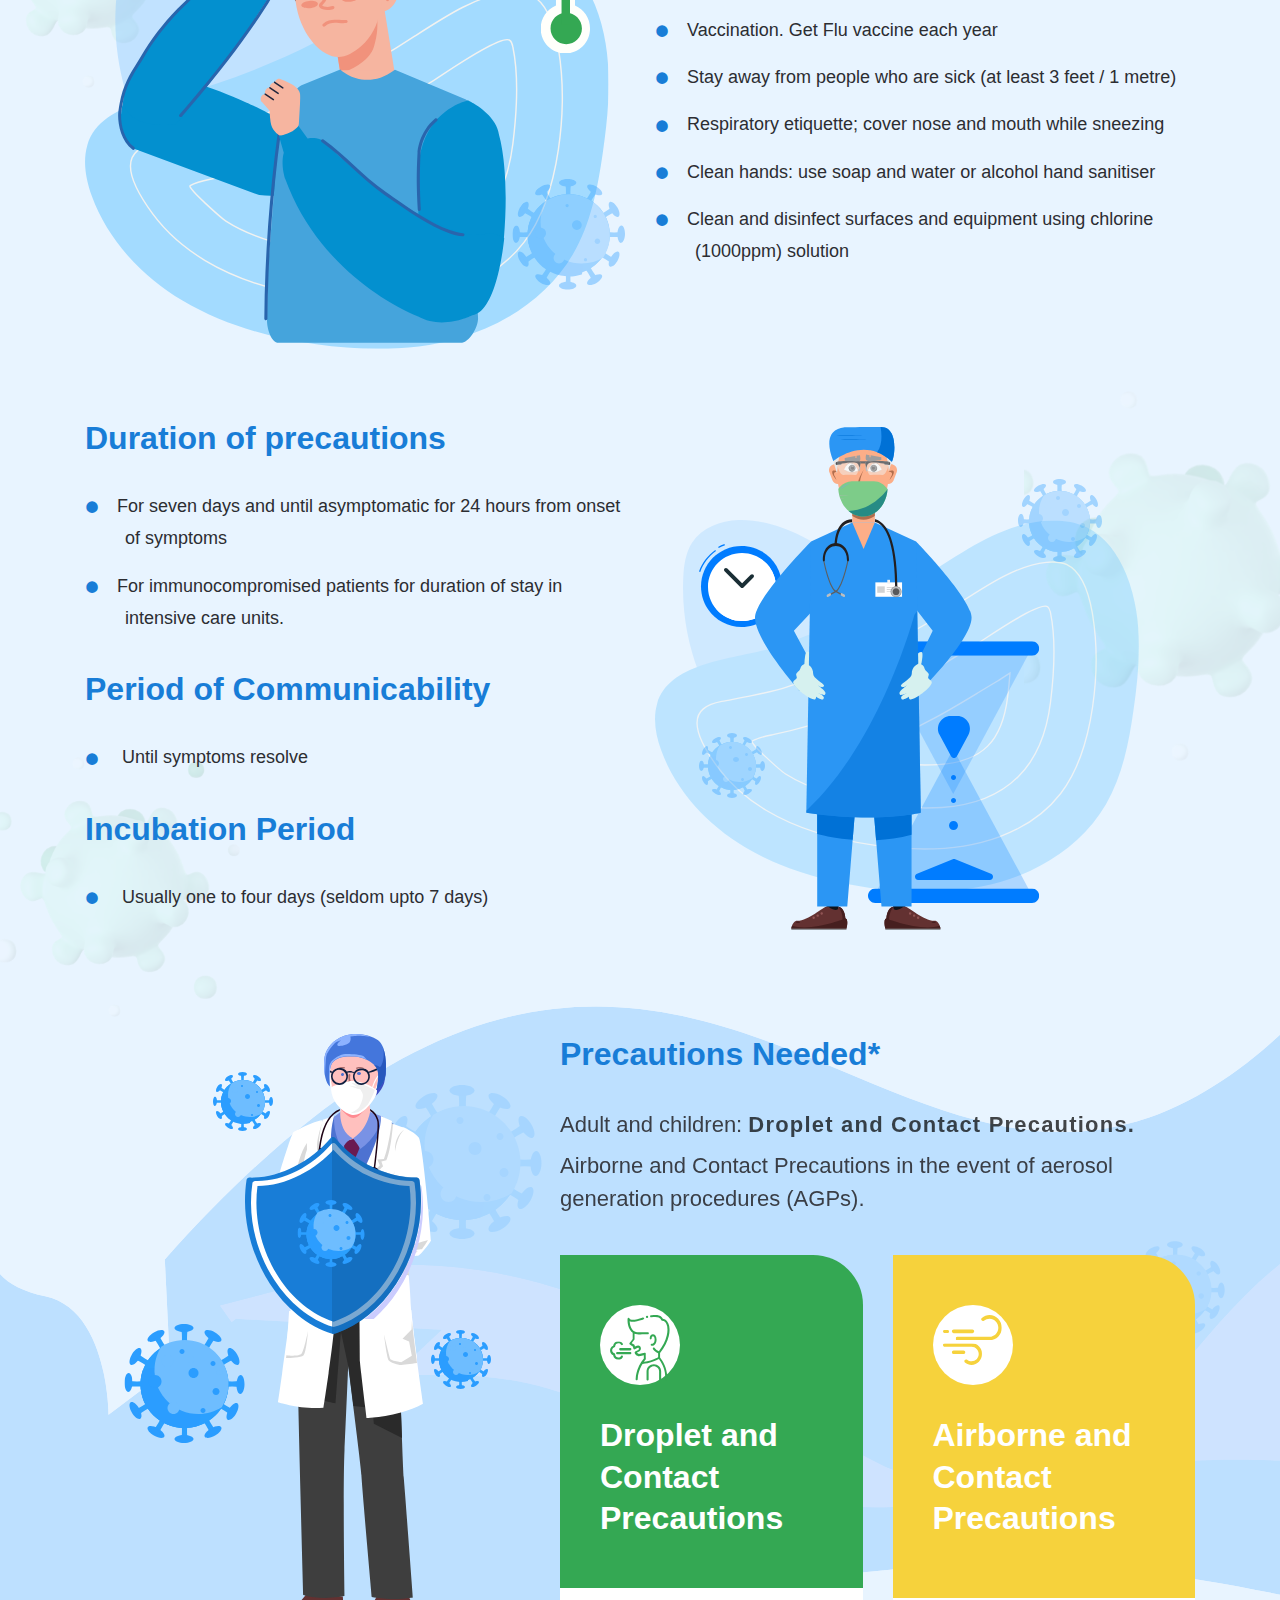
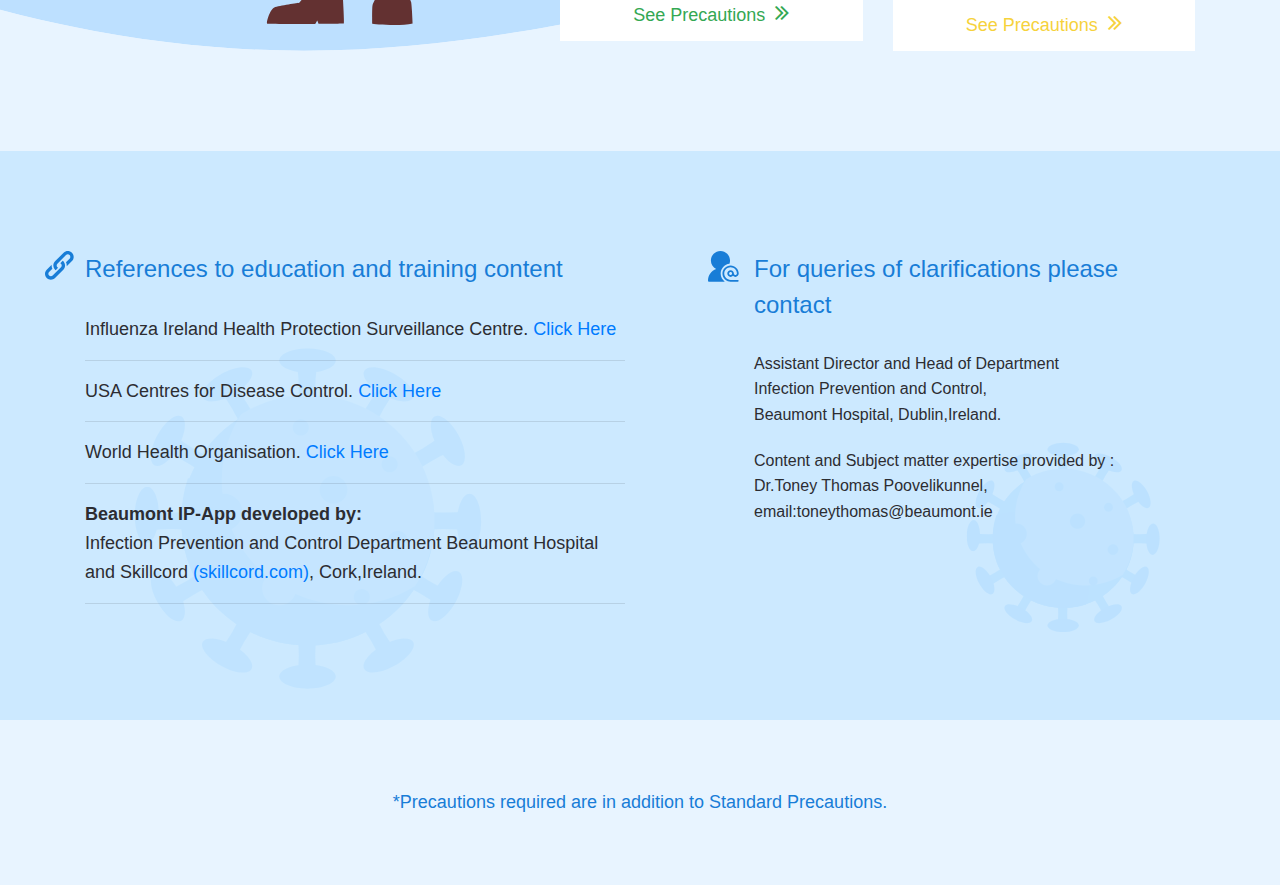
==== commit 738cedf2: "font change" ====
--- a/index.html
+++ b/index.html
@@ -38,13 +38,13 @@
   </nav>
 
   <header class="masthead text-center text-white">
-    <div class="masthead-content">
+    <div class="masthead-content"></div>
       <div class="container">
         <div class="row">
           <div class="col-lg-2"></div>
           <div class="col-lg-8">
             <h1 class="ban_head">
-              Human Influenza Virus 
+              Human Influenza Virus (Flu)
             </h1>
 
             <p class="ban_para">
@@ -83,10 +83,10 @@
               <div class="cont_list">
                 <ul>
                   <li>
-                    <span>Influenza</span> or <span>‘Flu’</span> is a contagious respiratory illness caused by influenza viruses. Flu infect the nose, throat, and sometimes the lungs. It can cause mild to severe illness, and at times can lead to death.
+                    Influenza or ‘Flu’ is a contagious respiratory illness caused by influenza viruses. Flu infect the nose, throat, and sometimes the lungs. It can cause mild to severe illness, and at times can lead to death.
                   </li>
                   <li>
-                    Human Influenza virus that cause infection is: <span>Type A, B & C.</span> Frequently by <span>Types A & B.</span>
+                    Human Influenza virus that cause infection is: Type A, B & C. Frequently by Types A & B.
                   </li>
 
                 </ul>
@@ -127,7 +127,7 @@
         <div class="container">
           <div class="infectious-substance text-center">
             <h2 class="cont_head_1">Infectious substance</h2>
-            <p class="infectious-sub-para"><span>Respiratory secretions:</span> droplets from nose and mouth</p>
+            <p class="infectious-sub-para">Respiratory secretions: droplets from nose and mouth</p>
           </div>
           <div class="how-transmitted">
             <h2 class="cont_head_1">How is it Transmitted?</h2>
@@ -274,7 +274,7 @@
               <div class="col-lg-7">
                 <h2 class="cont_head_2 text-align-left" >Precautions Needed*</h2>
                 <div class="box-mini-title">
-                  <p>Adult and children: Droplet and Contact Precautions.</p>
+                  <p>Adult and children: <span style="font-weight: 600; color: #000;">Droplet and Contact Precautions.</span></p>
                   <p>Airborne and Contact Precautions in the event of aerosol generation procedures (AGPs).</p>
                 </div>
                 <div class="row">
@@ -355,16 +355,17 @@
                   target="_blank">
                   Click Here</a>
               </p>
-              <hr />
+
+              <!-- <hr />
               <p class="para-cont">
                 Beaumont Hospital employees mandatory training 
-                <!-- <a href="https://beaumont.learningpool.com/course/view.php?id=103" target="_blank">
-                  Click Here</a> -->
+                
                 <br />on COVID19 Personal Protective Equipment (PPE) Donning
                 and Doffing procedure.
-                <!-- <a href="https://www.youtube.com/watch?v=WH_O-HYSOYQ&feature=emb_logo" target="_blank">
-                  Click Here</a> -->
-              </p>
+                
+              </p> -->
+
+
               <!-- <hr />
               <p class="para-cont">
                 The Beaumont Hospital COVID19 education and training materials
--- a/assets/css/style.css
+++ b/assets/css/style.css
@@ -5,6 +5,10 @@
   height: 100%;
   overscroll-behavior-y: contain;
 }
+
+/* ....... */
+.P_text_aling.P_text_alingg{font-weight: 600;}
+/* ....... */
 
 .logo_img_d {
   width: 20%;
@@ -151,12 +155,12 @@
   color: #030369;
 }
 .ban_para {
-  font-size: 20px;
+  font-size: 37px;
   line-height: 1.8;
   text-align: center;
   padding: 1% 10%;
   color: #b73239;
-  font-weight: bold;
+  font-weight: 800;
 }
 .ban_btn {
   margin-bottom: 2%;
@@ -844,6 +848,9 @@
     margin-bottom: 0.3rem !important;
     margin-top: 0.3rem !important;
   }
+
+  
+
   .P_text_aling {
     text-align: center;
     margin-top: 20px;
